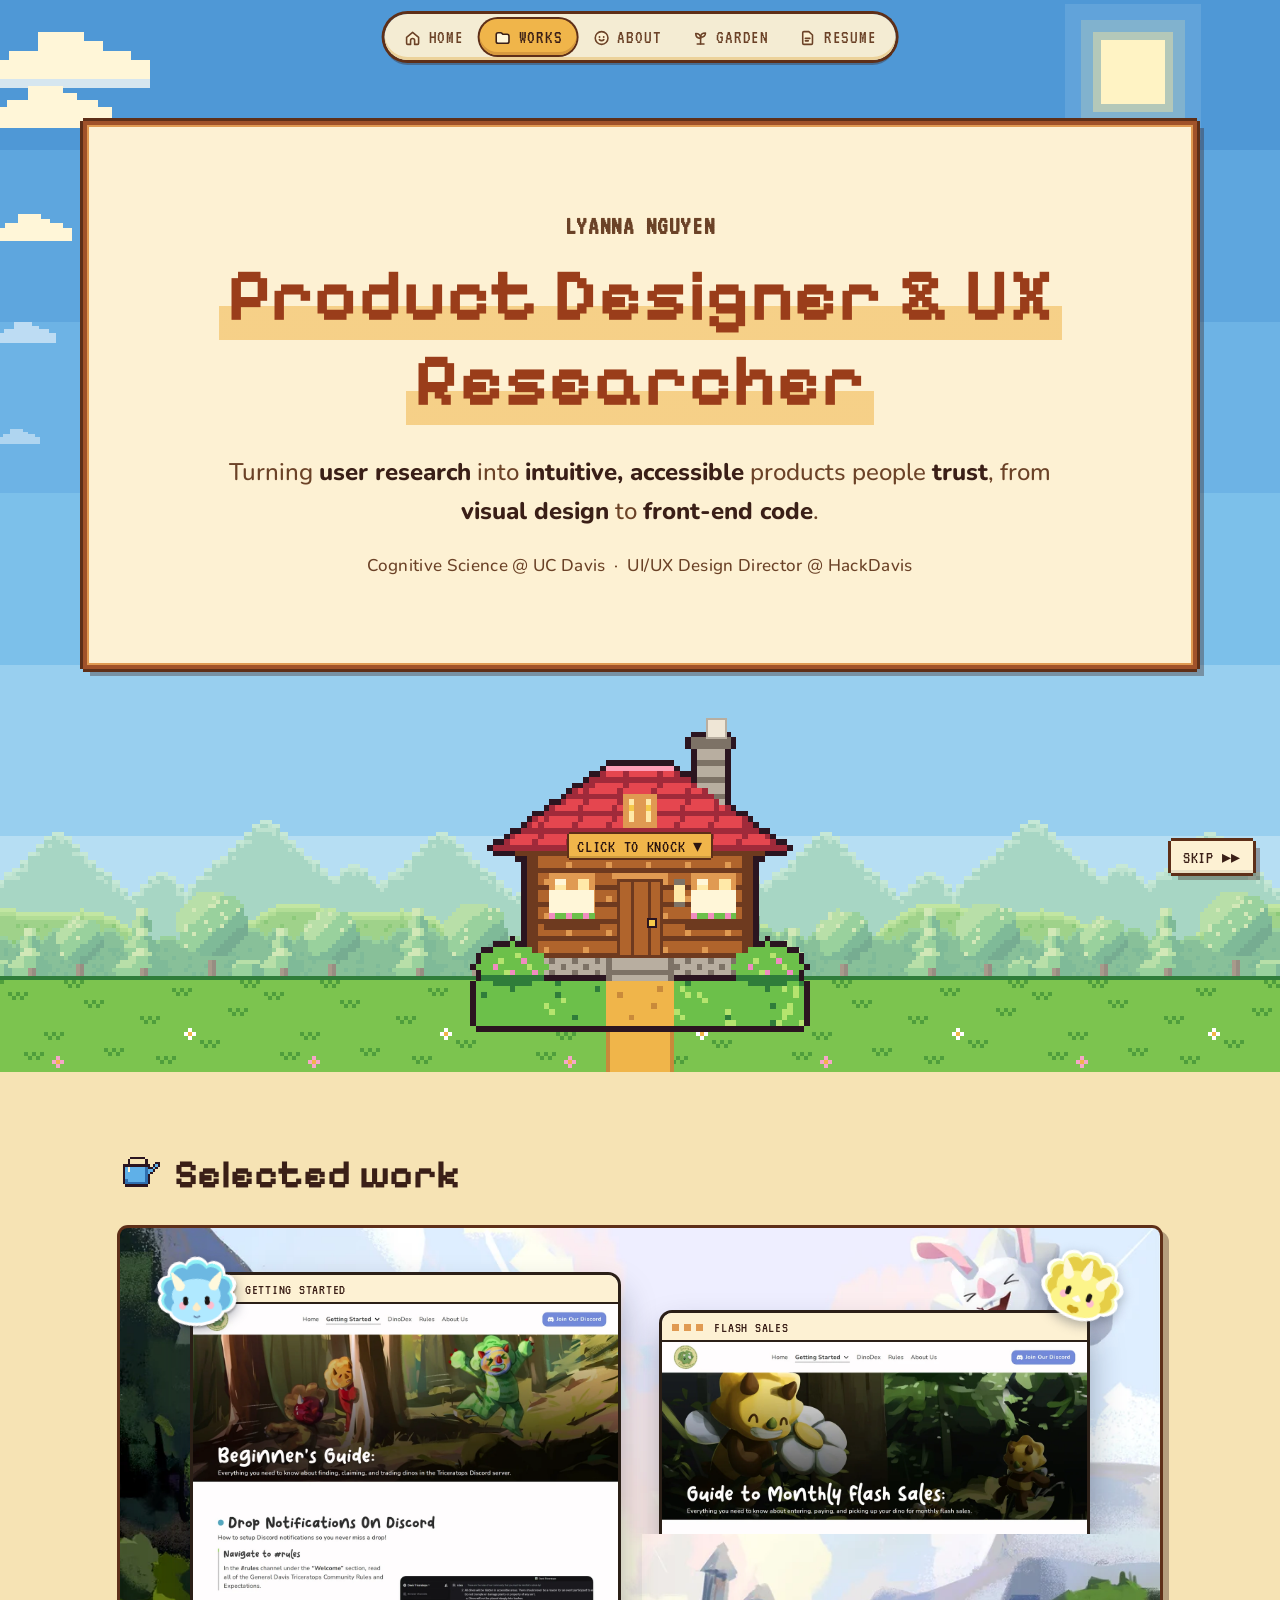
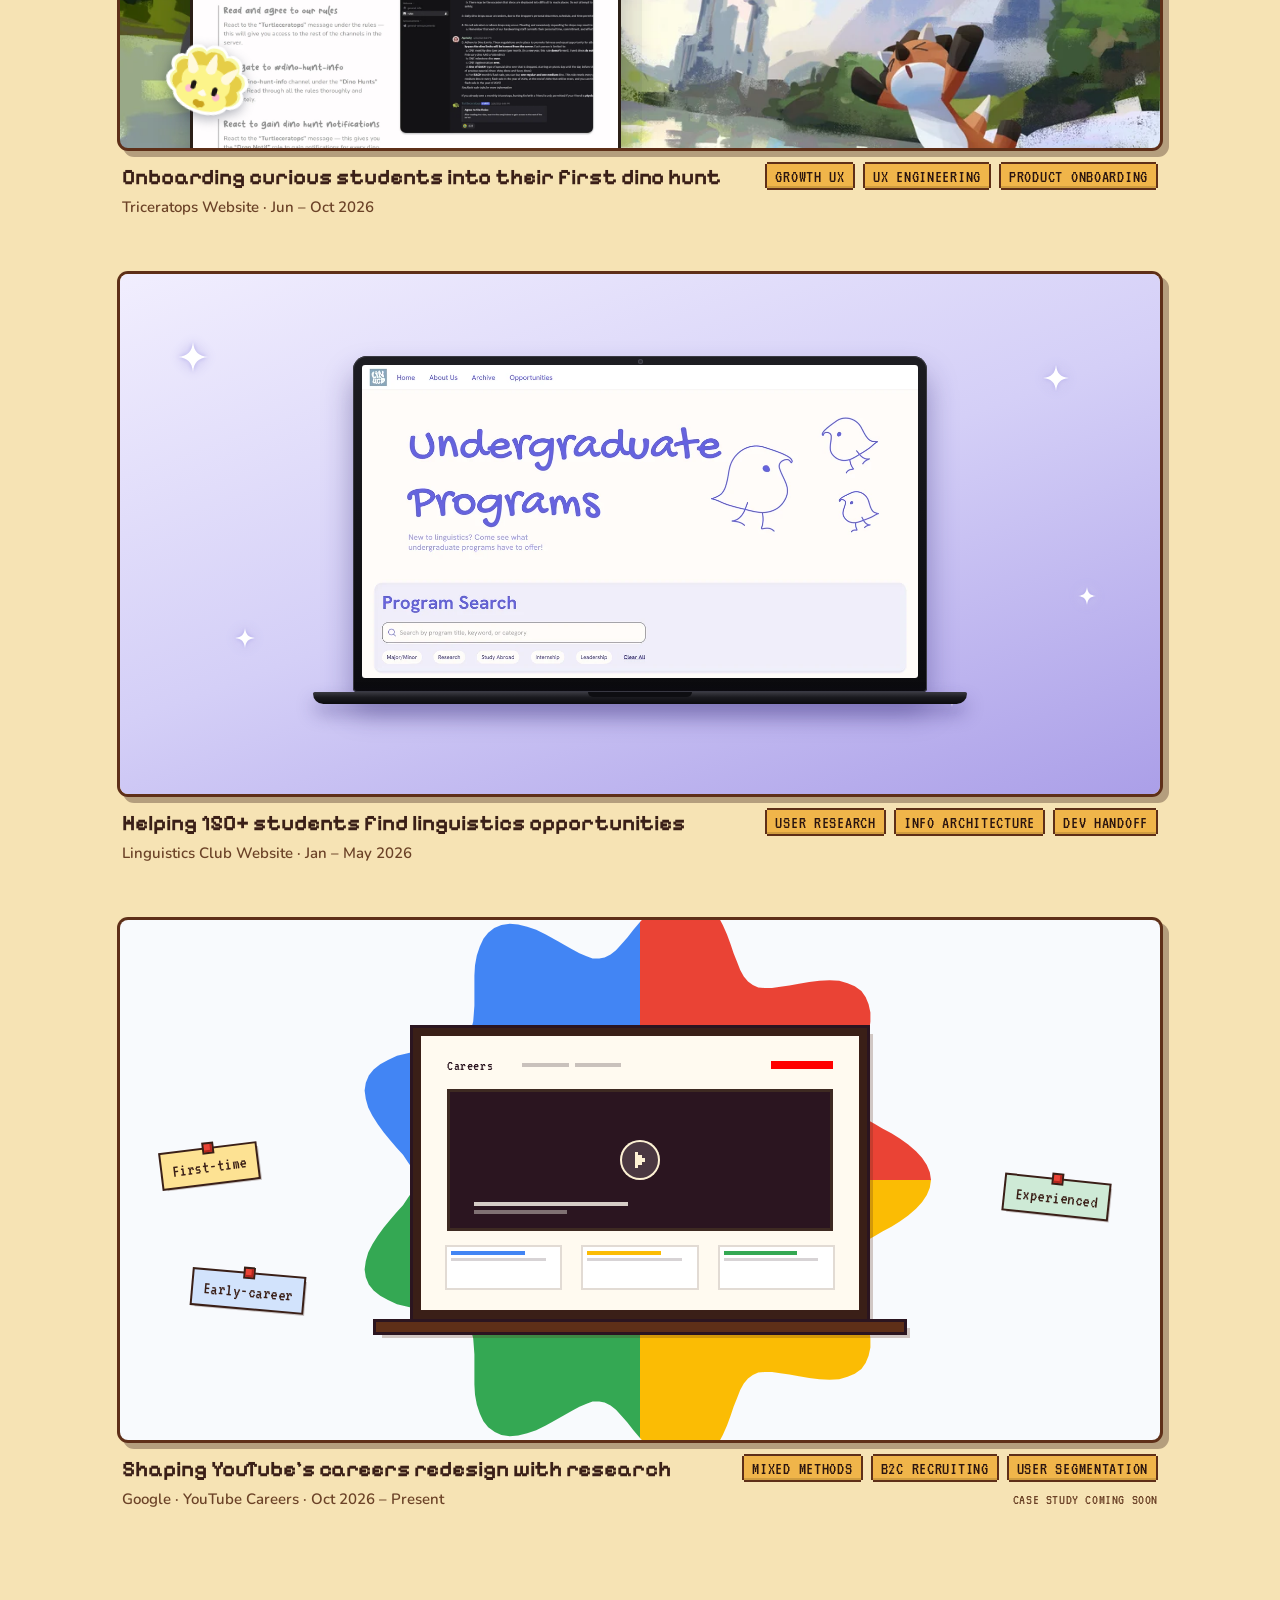
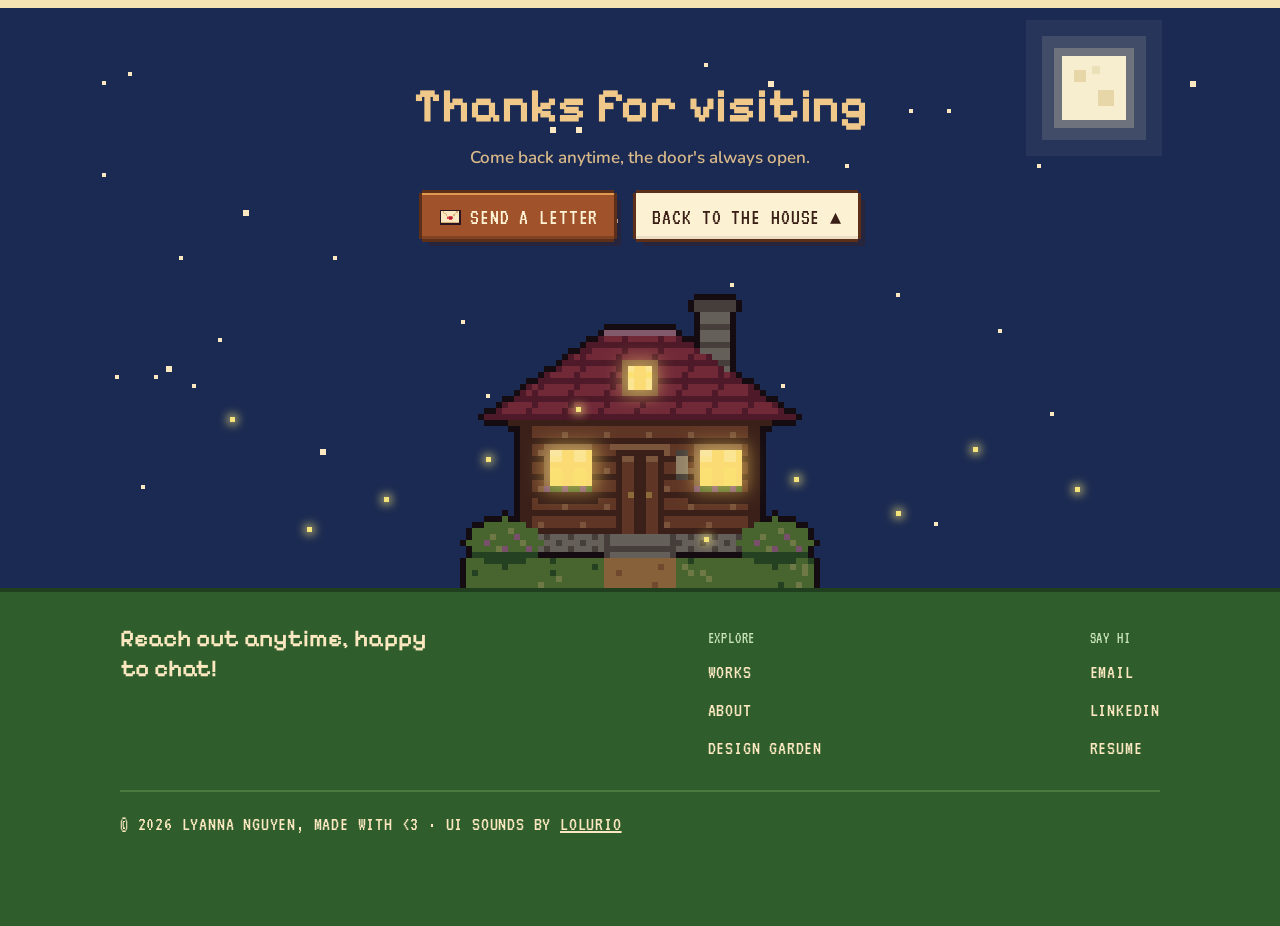
==== index.html @ 1f727759 "Shorten the Google title to one line: Shaping YouTube's careers redesign with research Co-Authored-B" ====
<!doctype html>
<html lang="en">
<head>
<meta charset="utf-8">
<meta name="viewport" content="width=device-width, initial-scale=1">
<title>Lyanna Nguyen | Product Designer &amp; UX Researcher</title>
<meta name="description" content="Lyanna Nguyen — Product Designer &amp; UX Researcher. Cognitive Science @ UC Davis.">
<link rel="icon" href="assets/images/chibi-head.png">
<link rel="preconnect" href="https://fonts.googleapis.com"><link href="https://fonts.googleapis.com/css2?family=Nunito:wght@400;600;800&amp;family=Pixelify+Sans:wght@400..700&amp;family=VT323&amp;display=swap" rel="stylesheet">
<link rel="stylesheet" href="css/pixel-pals.css">
<link rel="stylesheet" href="css/site.css">
</head>
<body>
<div class="pp-root" style="background: var(--surface); color: var(--ink); font-family: var(--font-body); font-size: 17px; line-height: 28px;">
  <!-- OPENING: seed, water, sprout, bloom, then barn doors open -->

    <div data-show="loader" hidden class="ldr" role="status" aria-label="Loading Lyanna's farm" style="position: fixed; inset: 0; z-index: 90; overflow: hidden;">
      <div class="ldr-bg" style="position: absolute; inset: 0; background: #cfeafa;"></div>
      <div class="ldr-scene" style="position: absolute; left: 50%; top: 50%; width: 260px; height: 260px; margin: -150px 0 0 -130px;">
        <span class="ldr-seed" style="position: absolute; left: 124px; top: 0; width: 12px; height: 14px; background: #8a5a35; box-shadow: 0 0 0 3px #5e2f18, inset -3px -3px 0 #6e3a1f; border-radius: 40%;"></span>
        <span class="ldr-can" style="position: absolute; left: 150px; top: 64px; width: 72px; height: 72px; transform-origin: 20% 80%;"><img class="px" src="assets/images/icon-watering-can.svg" alt="" width="72" height="72" style="display: block; width: 72px; height: 72px; transform: scaleX(-1);"></span>
        <span class="ldr-drop" style="left: 152px; animation-delay: 1.8s;"></span>
        <span class="ldr-drop" style="left: 140px; animation-delay: 1.94s;"></span>
        <span class="ldr-drop" style="left: 160px; animation-delay: 2.09s;"></span>
        <span class="ldr-drop" style="left: 146px; animation-delay: 2.24s;"></span>
        <span class="ldr-sprout" style="position: absolute; left: 106px; top: 128px; width: 48px; height: 48px; transform-origin: 50% 100%;"><img class="px" src="assets/images/icon-sprout.svg" alt="" width="48" height="48" style="display: block; width: 48px; height: 48px;"></span>
        <span class="ldr-bloom" style="position: absolute; left: 118px; top: 112px; width: 24px; height: 24px;"><img class="px" src="assets/images/icon-heart.svg" alt="" width="24" height="24" style="display: block; width: 24px; height: 24px;"></span>
        <div style="position: absolute; left: 50px; top: 170px; width: 160px; height: 26px; background: #8a5a35; box-shadow: 0 0 0 3px #5e2f18, inset 0 4px 0 #a8743f; border-radius: 50% 50% 8px 8px / 100% 100% 8px 8px;"></div>
      </div>
      <button type="button" data-action="skip-loader" class="pp-btn secondary" style="position: absolute; right: 24px; bottom: 24px; font-size: 18px; line-height: 18px; padding: 8px 12px 6px;">Skip ▸▸</button>
    </div>

  <!-- NAV -->
  <header class="sitenav">
    <nav class="nav-pill topnav" aria-label="Main">
      <span class="nav-hl" aria-hidden="true"></span><span class="nav-cur" aria-hidden="true"></span>
      <a href="#top" class="navlinks" aria-current="page"><svg viewBox="0 0 24 24" aria-hidden="true"><path d="M4 11.2 12 4.5l8 6.7V19a1.5 1.5 0 0 1-1.5 1.5h-3.8v-5.2a2.7 2.7 0 0 0-5.4 0v5.2H5.5A1.5 1.5 0 0 1 4 19z"/></svg><span>Home</span></a>
      <a href="#work" class="navlinks"><svg viewBox="0 0 24 24" aria-hidden="true"><path d="M3.5 7.5A2.5 2.5 0 0 1 6 5h3.4c.7 0 1.3.3 1.8.8l1.1 1.2H18a2.5 2.5 0 0 1 2.5 2.5v7A2.5 2.5 0 0 1 18 19H6a2.5 2.5 0 0 1-2.5-2.5z"/></svg><span>Works</span></a>
      <a href="about.html" class="navlinks"><svg viewBox="0 0 24 24" aria-hidden="true"><circle cx="12" cy="12" r="8.5"/><circle class="k" cx="9.2" cy="10.6" r="1.25"/><circle class="k" cx="14.8" cy="10.6" r="1.25"/><path class="s" d="M9 14.2c1.6 1.7 4.4 1.7 6 0"/></svg><span>About</span></a>
      <a href="garden.html" class="navlinks"><svg viewBox="0 0 24 24" aria-hidden="true"><path class="s" d="M12 20v-7.5"/><path d="M12 12.5C12 8.6 9.3 6 5.5 6c0 3.9 2.7 6.5 6.5 6.5zM12 11c0-3.3 2.4-5.6 6.5-5.6 0 3.4-2.4 5.6-6.5 5.6z"/><path class="s" d="M7.5 20h9"/></svg><span>Garden</span></a>
      <a href="assets/files/Lyanna_Nguyen_Resume.pdf" class="navlinks" target="_blank" rel="noopener"><svg viewBox="0 0 24 24" aria-hidden="true"><path d="M7 3.5h6.6L18.5 8v11A1.5 1.5 0 0 1 17 20.5H7A1.5 1.5 0 0 1 5.5 19V5A1.5 1.5 0 0 1 7 3.5z"/><path class="s" d="M9 12.5h6M9 15.8h4"/></svg><span>Resume</span></a>
    </nav>
  </header>

  <!-- HOME -->
  <section id="top" data-area="top" style="position: relative; min-height: min(calc(100vh - 68px), 1100px); min-height: min(calc(100svh - 68px), 1100px); display: flex; flex-direction: column; z-index: 2; overflow-x: clip; overflow-y: visible; background: linear-gradient(180deg, #4f98d6 0 14%, #5ea6de 14% 30%, #6db3e5 30% 46%, #7cc0ea 46% 62%, #98cfef 62% 78%, #b6def3 78% 100%);">
    <span aria-hidden="true" style="position: absolute; right: 9%; top: 40px; width: 64px; height: 64px; background: #fff3c4; box-shadow: 0 0 0 8px #ffe89a66, 0 0 0 20px #ffe89a33, 0 0 0 36px #ffffff1a;"></span>
    <svg class="px cloud" viewBox="0 0 16 6" width="56" aria-hidden="true" style="top: 30%; opacity: .55; animation-duration: 140s; animation-delay: -90s;"><path d="M4 0h5v1h2v1h3v1h2v3H0V3h1V2h3z" fill="#ffffff"/></svg>
    <svg class="px cloud" viewBox="0 0 16 6" width="40" aria-hidden="true" style="top: 40%; opacity: .45; animation-duration: 170s; animation-delay: -20s;"><path d="M4 0h5v1h2v1h3v1h2v3H0V3h1V2h3z" fill="#ffffff"/></svg>
    <svg class="px cloud" viewBox="0 0 16 6" width="150" aria-hidden="true" style="top: 3%; animation-duration: 75s; animation-delay: -40s;"><path d="M4 0h5v1h2v1h3v1h2v3H0V3h1V2h3z" fill="#fff6d8"/><path d="M4 5h12v1H0V5z" fill="#d6e6ef"/></svg>
    <div aria-hidden="true" style="position: absolute; left: 0; right: 0; bottom: 120px; height: 144px; background: url(assets/images/bg-mountains.svg) 0 100% / 384px 144px repeat-x; image-rendering: pixelated;"></div>
    <div aria-hidden="true" style="position: absolute; left: 0; right: 0; bottom: 96px; height: 104px; background: url(assets/images/bg-hills.svg) -60px 100% / 320px 104px repeat-x; image-rendering: pixelated;"></div>
    <div aria-hidden="true" style="position: absolute; left: 0; right: 0; bottom: 96px; height: 136px; background: url(assets/images/bg-trees.svg) 50% 100% / 512px 136px repeat-x; image-rendering: pixelated;"></div>
    <svg class="px cloud" viewBox="0 0 16 6" width="112" aria-hidden="true" style="top: 8%; animation-duration: 60s; animation-delay: -18s;"><path d="M4 0h5v1h2v1h3v1h2v3H0V3h1V2h3z" fill="#fff6d8"/></svg>
    <svg class="px cloud" viewBox="0 0 16 6" width="72" aria-hidden="true" style="top: 20%; animation-duration: 80s; animation-delay: -50s;"><path d="M4 0h5v1h2v1h3v1h2v3H0V3h1V2h3z" fill="#fff6d8"/></svg>
    <div aria-hidden="true" style="position: absolute; left: 0; right: 0; bottom: 0; height: 96px; background: url(assets/images/bg-grass.svg) 0 0 / 256px 96px repeat-x, var(--grass); box-shadow: inset 0 4px 0 0 #2f7d3a; image-rendering: pixelated;"></div>
    <div class="hero-grid" style="position: relative; flex: 1; width: 100%; box-sizing: border-box; max-width: 1200px; margin: 0 auto; padding: 48px 20px 0; display: flex; flex-direction: column; align-items: center; gap: 48px;">
      <div style="width: 100%; max-width: 1120px; position: relative; z-index: 3; margin: auto 0;">
        <div class="pp-frame rv heroc" style="padding: 88px 96px; display: flex; flex-direction: column; align-items: center; text-align: center; gap: 24px;">
          <h1 style="margin: 0; display: flex; flex-direction: column; align-items: center; gap: 14px;">
            <span style="font-family: var(--font-pixel); font-size: 26px; line-height: 26px; letter-spacing: .06em; text-transform: uppercase; color: var(--ink-muted);">Lyanna Nguyen</span>
            <span class="herorole" style="font-family: var(--font-display); font-size: clamp(37px, 5.8vw, 74px); line-height: 1.15; font-weight: 700; color: var(--accent-text);"><span style="padding: 0 8px; background: linear-gradient(transparent 62%, #f0b54a8c 62%); -webkit-box-decoration-break: clone; box-decoration-break: clone;">Product Designer &amp; UX Researcher</span></span>
          </h1>
          <p style="margin: 6px 0 0; max-width: 35em; font-size: clamp(18px, 1.9vw, 24px); line-height: 1.6; font-weight: 500; color: var(--ink-muted);">Turning <b style="font-weight: 800; color: var(--ink);">user research</b> into <b style="font-weight: 800; color: var(--ink);">intuitive, accessible</b> products people <b style="font-weight: 800; color: var(--ink);">trust</b>, from <b style="font-weight: 800; color: var(--ink);">visual design</b> to <b style="font-weight: 800; color: var(--ink);">front-end code</b>.</p>
          <p style="margin: 0; font-size: 17px; line-height: 23px; font-weight: 500; letter-spacing: .02em; color: var(--ink-muted);">Cognitive Science @ UC Davis&nbsp;&nbsp;·&nbsp;&nbsp;UI/UX Design Director @ HackDavis</p>
        </div>
      </div>

      <div id="knock" style="position: relative; scroll-margin-top: 90px;">
        <div aria-hidden="true" style="position: absolute; bottom: 0; left: 40%; width: 20%; height: 96px; background: var(--gold); box-shadow: inset 4px 0 0 #c98a3a, inset -4px 0 0 #c98a3a;"></div>
        <div class="hero-house clickhouse" role="button" tabindex="0" data-action="knock" aria-label="Knock on the door" style="position: relative; margin-bottom: 40px; cursor: pointer;">
          <img class="px" src="assets/images/a-pixel-farmhouse-with-a-red.svg" alt="A pixel farmhouse with a red shingle roof, glowing windows, flower boxes and a stone path" style="display: block; width: 100%; height: 100%;">
          <span class="glowwin" aria-hidden="true" style="left: 23.3%; top: 54.5%; width: 13.3%; height: 7.3%;"></span>
          <span class="glowwin" aria-hidden="true" style="left: 65%; top: 54.5%; width: 13.3%; height: 7.3%; animation-delay: -1s;"></span>
          <span class="smoke" aria-hidden="true" style="left: 70%; top: 0%;"></span>
          <span class="smoke" aria-hidden="true" style="left: 70%; top: 0%; animation-delay: -1.1s;"></span>
          <span class="smoke" aria-hidden="true" style="left: 70%; top: 0%; animation-delay: -2.2s;"></span>

          <span class="door" aria-hidden="true" style="position: absolute; left: 43.33%; top: 50.91%; width: 13.33%; height: 25.45%; padding: 0; border: none; background: #2b1520; display: block;">
            <span class="doorpanel" style="position: absolute; inset: 0; display: block; transform: none; background-color: #b0642c; background-image: repeating-linear-gradient(90deg, transparent 0 30%, #6e3a1f 30% 37%); box-shadow: inset 0 0 0 3px #6e3a1f;">
              <span style="position: absolute; right: 16%; top: 52%; width: 14%; aspect-ratio: 1; background: #f6c94a; box-shadow: 0 0 0 2px #2b1520;"></span>
            </span>
          </span>

            <span data-show="knocking" hidden class="knockfx pp-sticker" aria-hidden="true" style="left: 22%; top: 50%;">Knock!</span>
            <span data-show="knocking" hidden class="knockfx pp-sticker" aria-hidden="true" style="left: 60%; top: 60%; animation-delay: .3s;">Knock!</span>

            <span data-show="knock-hint" class="hint" aria-hidden="true" style="position: absolute; left: 50%; top: 36%; display: flex; justify-content: center; width: 0;">
              <span class="pp-sticker" style="white-space: nowrap; flex-shrink: 0;">Click to knock ▾</span>
            </span>

            <div data-show="greeted" hidden class="greetgirl" style="position: absolute; left: calc(50% - 48px); bottom: 17%; width: 96px;">
              <div class="emerge"><div><div class="sprite-o"><img class="px" src="assets/images/lyannas-chibi-farmer-in-a-red.png" alt="Lyanna's chibi farmer in a red bandana, smiling hello" style="display:block;width:100%;height:auto;image-rendering:pixelated;"></div></div></div>
              <span class="heart" aria-hidden="true" style="top: -12%; right: -30%;"><img class="px" src="assets/images/icon-heart.svg" width="16" height="16" alt="" style="width: 16px; height: 16px;"></span>
              <span class="heart" aria-hidden="true" style="top: 4%; left: -34%; animation-delay: -.9s;"><img class="px" src="assets/images/icon-heart.svg" width="16" height="16" alt="" style="width: 16px; height: 16px;"></span>
            </div>

        </div>

      <div data-show="greeted" hidden class="dlg-wrap" role="dialog" aria-label="Lyanna says hello" style="position: absolute; z-index: 6; left: 50%; bottom: 220px; width: 0; display: flex; justify-content: center;">
        <div class="dlg dlg-up" data-action="dialog-advance" style="cursor: pointer; position: relative; flex: none; width: 620px; max-width: calc(100vw - 32px); box-sizing: border-box; display: grid; grid-template-columns: 1fr 148px; gap: 10px; padding: 10px; background: var(--wood-light); border: 4px solid var(--wood-dark); box-shadow: inset 0 0 0 3px #f2b878, inset 0 0 0 6px var(--wood), 0 6px 0 var(--wood-dark), 0 10px 24px #3a1f1740;">
          <span class="dlg-stud" style="left: 4px; top: 4px;"></span><span class="dlg-stud" style="right: 4px; top: 4px;"></span><span class="dlg-stud" style="left: 4px; bottom: 4px;"></span><span class="dlg-stud" style="right: 4px; bottom: 4px;"></span>
          <div class="dlg-text" style="position: relative; min-height: 140px; padding: 14px 18px 12px; display: flex; flex-direction: column; gap: 12px; background: #f9d592; border: 4px solid var(--wood-dark); box-shadow: inset 0 0 0 3px #fde7b4, inset 0 -6px 0 3px #efc272;" aria-live="polite">
            <p style="margin: 0; font-family: var(--font-pixel); font-size: 24px; line-height: 28px; color: var(--ink);"><span class="dlg-ghost" aria-hidden="true"></span><span class="dlg-shown"><span class="dlg-typed"></span><span class="cur" aria-hidden="true" style="color: var(--wood);">▌</span></span></p>
            <div style="margin-top: auto; display: flex; flex-wrap: wrap; gap: 12px; justify-content: flex-end; align-items: center;">
              <button data-show="dialog-next" hidden type="button" class="dlg-next" data-action="dialog-next" aria-label="Next">Next <span class="dlg-arrow" aria-hidden="true">▼</span></button>

                <a data-show="dialog-choices" hidden href="assets/files/Lyanna_Nguyen_Resume.pdf" target="_blank" rel="noopener" class="pp-btn secondary" data-action="close-dialog">Just the resume</a>
                <a data-show="dialog-choices" hidden href="#work" class="pp-btn grass" data-action="close-dialog">Start the tour ▸</a>

            </div>
          </div>
          <div class="dlg-port" style="display: flex; flex-direction: column; gap: 10px; align-items: stretch;">
            <div style="position: relative; flex-grow: 1; display: flex; align-items: center; justify-content: center; min-height: 104px; background: #e6a35c; background-image: linear-gradient(180deg, #f0b46a 0 50%, #e09a52 50% 100%); border: 4px solid var(--wood-dark); box-shadow: inset 0 0 0 3px var(--gold), inset 0 0 0 6px var(--wood);">
              <div class="dlg-face" style="position: absolute; inset: 6px; overflow: hidden; display: flex; justify-content: center; align-items: flex-start;"><div class="sprite-o" style="flex: none; width: 100px; margin-top: 2px;"><img class="px" src="assets/images/chibi-happy.png" alt="" style="display:block;width:100%;height:auto;image-rendering:pixelated;"></div></div>
            </div>
            <div style="padding: 4px 8px 2px; text-align: center; background: #f9d592; border: 4px solid var(--wood-dark); box-shadow: inset 0 0 0 3px #fde7b4; font-family: var(--font-display); font-size: 18px; line-height: 24px; font-weight: 700; color: var(--ink);">Lyanna</div>
          </div>
          <button type="button" class="dlg-x" data-action="close-dialog" aria-label="Close dialogue">×</button>
        </div>
      </div>

      </div>
    </div>
  </section>

  <div style="max-width: 1080px; margin: 0 auto; padding: 80px 20px 96px;">

    <!-- STOP 1 -->
    <section id="work" data-area="work" style="display: flex; flex-direction: column; gap: 32px;">
      <div class="rv" style="display: flex; flex-direction: column; gap: 10px; max-width: 680px;">
        <h2 style="margin: 0; display: flex; align-items: center; gap: 14px; font-family: var(--font-display); font-size: 40px; line-height: 44px; font-weight: 700;"><span aria-hidden="true" style="display: inline-flex; flex: none;"><img class="px" src="assets/images/icon-watering-can.svg" width="40" height="40" alt="" style="width: 40px; height: 40px;"></span>Selected work</h2>
      </div>
      <div style="display: flex; flex-direction: column; gap: 32px;"><article class="pp-frame lift rv workcard" style="display: flex; flex-direction: column; cursor: pointer;">
        <a href="triceratops.html" class="cardlink" aria-label="Read the Triceratops Website case study" style="display: grid; grid-template-columns: repeat(auto-fit, minmax(300px, 1fr)); text-decoration: none; color: var(--ink);">
          <div style="position: relative; margin: 12px; min-height: 260px; border-radius: var(--radius-md); background: #cfe3f2 url(assets/images/triceratops-hero-background.webp) center / cover no-repeat; overflow: hidden; box-shadow: inset 0 0 0 2px #00000022;">
            <div class="wc-wins"><div class="wc-win gs"><span class="wc-win-bar"><i></i><i></i><i></i><b>Getting Started</b></span><div class="wc-win-scr"><img src="assets/images/final-beginners-guide.webp" alt="The Getting Started page Lyanna designed, scrolling from notification setup to claiming a first dino" loading="lazy"></div></div><div class="wc-win fs"><span class="wc-win-bar"><i></i><i></i><i></i><b>Flash Sales</b></span><div class="wc-win-scr"><img src="assets/images/final-guide-to-monthly-flash-sales.webp" alt="The Flash Sales guide Lyanna designed, scrolling through entering, paying and picking up" loading="lazy"></div></div></div>
            <img class="wc-sticker" aria-hidden="true" alt="" src="assets/images/sticker-triceratops-blue.png" style="position: absolute; left: 3%; top: 4%; width: 17%; max-width: 92px; z-index: 2; transform: rotate(-14deg); filter: drop-shadow(0 4px 6px rgba(30,40,60,.35));"><img class="wc-sticker" aria-hidden="true" alt="" src="assets/images/sticker-triceratops-yellow.png" style="position: absolute; right: 3%; top: 3%; width: 17%; max-width: 92px; z-index: 2; transform: rotate(12deg); filter: drop-shadow(0 4px 6px rgba(30,40,60,.35));"><img class="wc-sticker" aria-hidden="true" alt="" src="assets/images/sticker-triceratops-yellow.png" style="position: absolute; left: 4%; bottom: 5%; width: 17%; max-width: 92px; z-index: 2; transform: rotate(10deg); filter: drop-shadow(0 4px 6px rgba(30,40,60,.35));"><img class="wc-sticker" aria-hidden="true" alt="" src="assets/images/sticker-triceratops-blue.png" style="position: absolute; right: 4%; bottom: 4%; width: 17%; max-width: 92px; z-index: 2; transform: rotate(-10deg) scaleX(-1); filter: drop-shadow(0 4px 6px rgba(30,40,60,.35));">
          </div>
          <div style="padding: 24px 28px 28px; display: flex; flex-direction: column; gap: 14px;">
            <h3 style="margin: 0; font-family: var(--font-display); font-size: 31px; line-height: 38px; font-weight: 700;">Onboarding curious students into their first dino hunt</h3>
            <p style="margin: 0; font-size: 14px; line-height: 22px; font-weight: 600; color: var(--ink-muted);">Triceratops Website · Jun – Oct 2026</p>
            <p style="margin: 0; font-size: 16px; line-height: 26px; color: var(--ink-muted);">Shipped the club&#8217;s first website: 790 visits in launch week, and its top Discord invite link with 47 new members.</p>
            <div style="display: flex; flex-wrap: wrap; gap: 8px;"><span class="pp-sticker">Growth UX</span><span class="pp-sticker">UX Engineering</span><span class="pp-sticker">Product Onboarding</span></div>
            <div style="display: flex; flex-wrap: wrap; align-items: center; gap: 18px; margin-top: auto; padding-top: 4px;">
              <span class="readcs">Read case study <span class="readarrow">▸</span></span>
            </div>
          </div>
        </a>
      </article><article class="pp-frame lift rv workcard" style="display: flex; flex-direction: column; cursor: pointer;">
        <a href="linguistics-club.html" class="cardlink" aria-label="Read the Linguistics Club Website case study" style="display: grid; grid-template-columns: repeat(auto-fit, minmax(300px, 1fr)); text-decoration: none; color: var(--ink);">
          <div class="wc-lc" style="position: relative; margin: 12px; min-height: 260px; border-radius: var(--radius-md); overflow: hidden; box-shadow: inset 0 0 0 2px #00000022;">
            <div class="lc-sky" aria-hidden="true"><span class="lc-spark" style="left:7%;top:16%;--s:30px;--d:0s;--t:3.2s"><svg viewBox="0 0 24 24"><path d="M12 0C13 8 16 11 24 12C16 13 13 16 12 24C11 16 8 13 0 12C8 11 11 8 12 0Z"/></svg></span><span class="lc-spark" style="left:12%;top:70%;--s:20px;--d:1.1s;--t:2.8s"><svg viewBox="0 0 24 24"><path d="M12 0C13 8 16 11 24 12C16 13 13 16 12 24C11 16 8 13 0 12C8 11 11 8 12 0Z"/></svg></span><span class="lc-spark" style="left:90%;top:20%;--s:26px;--d:0.6s;--t:3.8s"><svg viewBox="0 0 24 24"><path d="M12 0C13 8 16 11 24 12C16 13 13 16 12 24C11 16 8 13 0 12C8 11 11 8 12 0Z"/></svg></span><span class="lc-spark" style="left:93%;top:62%;--s:18px;--d:1.8s;--t:3.0s"><svg viewBox="0 0 24 24"><path d="M12 0C13 8 16 11 24 12C16 13 13 16 12 24C11 16 8 13 0 12C8 11 11 8 12 0Z"/></svg></span><span class="lc-spark" style="left:80%;top:82%;--s:14px;--d:0.3s;--t:2.6s"><svg viewBox="0 0 24 24"><path d="M12 0C13 8 16 11 24 12C16 13 13 16 12 24C11 16 8 13 0 12C8 11 11 8 12 0Z"/></svg></span></div>
            <div class="wc-lc-laptop"><div class="wc-lc-lid"><span class="wc-lc-cam" aria-hidden="true"></span><img class="wc-lc-scroll" src="assets/images/final-undergraduate-programs-page.webp" alt="The Undergraduate Programs page Lyanna designed, scrolling from program search to the program cards" loading="lazy"></div><div class="wc-lc-base" aria-hidden="true"><span></span></div></div>
            <figure class="lc-mini lc-detail" aria-hidden="true"><img src="assets/images/lc-final-save-visit.webp" alt="" loading="lazy"></figure>
            <figure class="lc-mini lc-mail" aria-hidden="true"><img src="assets/images/lc-final-mailing-list.webp" alt="" loading="lazy"></figure>
            <img class="lc-wug" aria-hidden="true" alt="" src="assets/images/wug.png" loading="lazy">
          </div>
          <div style="padding: 24px 28px 28px; display: flex; flex-direction: column; gap: 14px;">
            <h3 style="margin: 0; font-family: var(--font-display); font-size: 31px; line-height: 38px; font-weight: 700;">Helping 150+ students find linguistics opportunities</h3>
            <p style="margin: 0; font-size: 14px; line-height: 22px; font-weight: 600; color: var(--ink-muted);">Linguistics Club Website · Jan – May 2026</p>
            <p style="margin: 0; font-size: 16px; line-height: 26px; color: var(--ink-muted);">Made opportunities 80% easier to find for 150+ students by splitting them into undergrad and grad tracks.</p>
            <div style="display: flex; flex-wrap: wrap; gap: 8px;"><span class="pp-sticker">User Research</span><span class="pp-sticker">Info Architecture</span><span class="pp-sticker">Dev Handoff</span></div>
            <div style="display: flex; flex-wrap: wrap; align-items: center; gap: 18px; margin-top: auto; padding-top: 4px;">
              <span class="readcs">Read case study <span class="readarrow">▸</span></span>
            </div>
          </div>
        </a>
      </article><article class="pp-frame rv workcard wc-soon" style="display: flex; flex-direction: column;">
        <div class="cardlink" style="display: grid; grid-template-columns: repeat(auto-fit, minmax(300px, 1fr)); color: var(--ink);">
          <div class="wc-yt" role="img" aria-label="A laptop showing a YouTube Careers page, with sticky notes for the three candidate cohorts" style="position: relative; margin: 12px; min-height: 260px; border-radius: var(--radius-md); overflow: hidden; box-shadow: inset 0 0 0 2px #00000022;">
            <div class="yt-shapes" aria-hidden="true"><span class="yt-s yt-cookie"></span></div>
            <div class="yt-laptop" aria-hidden="true"><div class="yt-lid"><div class="yt-screen">
              <div class="yt-nav"><b>Careers</b><i></i><i></i><i class="r"></i></div>
              <div class="yt-hero"><span class="yt-play"><svg viewBox="0 0 7 7" shape-rendering="crispEdges"><path fill="#fdf1d3" d="M2 1h1v1h1v1h1v1H4v1H3v1H2z"/></svg></span><span class="yt-cap"><i></i><i></i></span></div>
              <div class="yt-roles"><span><em></em><i></i></span><span><em></em><i></i></span><span><em></em><i></i></span></div>
            </div></div><div class="yt-base"></div></div>
            <span class="yt-note" aria-hidden="true" style="left:4%;top:44%;--c:#fde293;--r:-7deg">First-time</span>
            <span class="yt-note" aria-hidden="true" style="left:7%;top:68%;--c:#d2e3fc;--r:5deg;--d:.06s">Early-career</span>
            <span class="yt-note" aria-hidden="true" style="right:5%;top:50%;--c:#ceead6;--r:6deg;--d:.12s">Experienced</span>
          </div>
          <div style="padding: 24px 28px 28px; display: flex; flex-direction: column; gap: 14px;">
            <h3 style="margin: 0; font-family: var(--font-display); font-size: 31px; line-height: 38px; font-weight: 700;">Shaping YouTube&#8217;s careers redesign with research</h3>
            <p style="margin: 0; font-size: 14px; line-height: 22px; font-weight: 600; color: var(--ink-muted);">Google · YouTube Careers · Oct 2026 – Present</p>
            <p style="margin: 0; font-size: 16px; line-height: 26px; color: var(--ink-muted);">Mapping the candidate journey and testing how job seekers discover YouTube&#8217;s culture and roles.</p>
            <div style="display: flex; flex-wrap: wrap; gap: 8px;"><span class="pp-sticker">Mixed Methods</span><span class="pp-sticker">B2C Recruiting</span><span class="pp-sticker">User Segmentation</span></div>
            <div style="display: flex; flex-wrap: wrap; align-items: center; gap: 18px; margin-top: auto; padding-top: 4px;">
              <span class="readcs soon">Case study coming soon</span>
            </div>
          </div>
        </div>
      </article></div>
    </section>

  </div>


  <footer id="contact" style="scroll-margin-top: 68px; position: relative; overflow: hidden; background: #1b2a52; color: #fbe8c0;">
    <span class="star" style="left: 43%; top: 13%; animation-delay: -1.18s; width: 6px; height: 6px;"></span><span class="star" style="left: 8%; top: 8%; animation-delay: -2.46s;"></span><span class="star" style="left: 14%; top: 27%; animation-delay: -1.75s;"></span><span class="star" style="left: 66%; top: 17%; animation-delay: -0.11s;"></span><span class="star" style="left: 57%; top: 30%; animation-delay: -0.21s;"></span><span class="star" style="left: 13%; top: 39%; animation-delay: -1.27s; width: 6px; height: 6px;"></span><span class="star" style="left: 74%; top: 11%; animation-delay: -2.84s;"></span><span class="star" style="left: 82%; top: 44%; animation-delay: -1.75s;"></span><span class="star" style="left: 9%; top: 40%; animation-delay: -1.76s;"></span><span class="star" style="left: 8%; top: 18%; animation-delay: -0.14s;"></span><span class="star" style="left: 19%; top: 22%; animation-delay: -1.26s; width: 6px; height: 6px;"></span><span class="star" style="left: 71%; top: 11%; animation-delay: -1.71s;"></span><span class="star" style="left: 73%; top: 56%; animation-delay: -2.05s;"></span><span class="star" style="left: 15%; top: 41%; animation-delay: -1.71s;"></span><span class="star" style="left: 26%; top: 27%; animation-delay: -0.29s;"></span><span class="star" style="left: 93%; top: 8%; animation-delay: -1.69s; width: 6px; height: 6px;"></span><span class="star" style="left: 81%; top: 17%; animation-delay: -1.49s;"></span><span class="star" style="left: 70%; top: 31%; animation-delay: -2.33s;"></span><span class="star" style="left: 61%; top: 41%; animation-delay: -2.77s;"></span><span class="star" style="left: 48%; top: 23%; animation-delay: -0.75s;"></span><span class="star" style="left: 25%; top: 48%; animation-delay: -2.34s; width: 6px; height: 6px;"></span><span class="star" style="left: 12%; top: 40%; animation-delay: -0.90s;"></span><span class="star" style="left: 65%; top: 25%; animation-delay: -2.19s;"></span><span class="star" style="left: 38%; top: 42%; animation-delay: -2.94s;"></span><span class="star" style="left: 17%; top: 36%; animation-delay: -1.25s;"></span><span class="star" style="left: 45%; top: 13%; animation-delay: -2.80s; width: 6px; height: 6px;"></span><span class="star" style="left: 55%; top: 6%; animation-delay: -2.89s;"></span><span class="star" style="left: 11%; top: 52%; animation-delay: -1.67s;"></span><span class="star" style="left: 42%; top: 25%; animation-delay: -2.09s;"></span><span class="star" style="left: 78%; top: 35%; animation-delay: -1.74s;"></span><span class="star" style="left: 60%; top: 8%; animation-delay: -2.52s; width: 6px; height: 6px;"></span><span class="star" style="left: 36%; top: 34%; animation-delay: -2.09s;"></span><span class="star" style="left: 10%; top: 7%; animation-delay: -2.19s;"></span><span class="star" style="left: 41%; top: 45%; animation-delay: -1.73s;"></span>
    <span aria-hidden="true" style="position: absolute; right: 12%; top: 48px; width: 64px; height: 64px; background: #f7edcf; box-shadow: 0 0 0 8px #fbe8c03d, 0 0 0 20px #fbe8c01f, 0 0 0 36px #ffffff0d;"><span style="position: absolute; left: 12px; top: 14px; width: 12px; height: 12px; background: #e6d6a8;"></span><span style="position: absolute; left: 36px; top: 34px; width: 16px; height: 16px; background: #e6d6a8;"></span><span style="position: absolute; left: 30px; top: 10px; width: 8px; height: 8px; background: #ece0b8;"></span></span>
    <div data-night="1" style="position: relative; display: flex; flex-direction: column; align-items: center; text-align: center; gap: 12px; padding: 72px 20px 0;">
      <h2 style="margin: 0; font-family: var(--font-display); font-size: 48px; line-height: 52px; font-weight: 700; color: #f0c98a;">Thanks for visiting</h2>
      <p style="margin: 0; font-size: 17px; line-height: 28px; font-weight: 600; color: #d9b98a;">Come back anytime, the door's always open.</p>
      <div style="display: flex; flex-wrap: wrap; justify-content: center; gap: 16px; margin-top: 6px;">
        <a href="mailto:lyannanguyen21@gmail.com" class="pp-btn"><img class="px" src="assets/images/icon-letter.svg" width="24" height="24" alt="" style="width: 24px; height: 24px;">Send a letter</a>
        <a href="#top" class="pp-btn secondary">Back to the house ▴</a>
      </div>
      <div style="position: relative; width: 360px; max-width: 80vw; margin-top: 28px;">
        <img class="px" src="assets/images/a-pixel-farmhouse-with-a-red.svg" alt="The farmhouse at night, windows glowing" style="display: block; width: 100%; height: auto; filter: brightness(.55) saturate(.8) hue-rotate(-10deg);">
        <span class="nightwin" aria-hidden="true" style="left: 25%; top: 50.9%; width: 11.6%; height: 10.9%;"></span>
        <span class="nightwin" aria-hidden="true" style="left: 66.6%; top: 50.9%; width: 11.6%; height: 10.9%; animation-delay: -1.3s;"></span>
        <span class="nightwin" aria-hidden="true" style="left: 46.6%; top: 25.4%; width: 6.6%; height: 7.2%; animation-delay: -.6s;"></span>
      </div>
      <span class="ffw" aria-hidden="true" style="left: 30%; bottom: 110px;"><span class="firefly" style="left: 0; top: 0; animation-delay: -0s;"></span></span><span class="ffw" aria-hidden="true" style="left: 38%; bottom: 150px;"><span class="firefly" style="left: 0; top: 0; animation-delay: -1.4s;"></span></span><span class="ffw" aria-hidden="true" style="left: 62%; bottom: 130px;"><span class="firefly" style="left: 0; top: 0; animation-delay: -2.2s;"></span></span><span class="ffw" aria-hidden="true" style="left: 70%; bottom: 96px;"><span class="firefly" style="left: 0; top: 0; animation-delay: -0.7s;"></span></span><span class="ffw" aria-hidden="true" style="left: 24%; bottom: 80px;"><span class="firefly" style="left: 0; top: 0; animation-delay: -3.1s;"></span></span><span class="ffw" aria-hidden="true" style="left: 76%; bottom: 160px;"><span class="firefly" style="left: 0; top: 0; animation-delay: -1.9s;"></span></span><span class="ffw" aria-hidden="true" style="left: 18%; bottom: 190px;"><span class="firefly" style="left: 0; top: 0; animation-delay: -2.6s;"></span></span><span class="ffw" aria-hidden="true" style="left: 84%; bottom: 120px;"><span class="firefly" style="left: 0; top: 0; animation-delay: -0.3s;"></span></span><span class="ffw" aria-hidden="true" style="left: 45%; bottom: 200px;"><span class="firefly" style="left: 0; top: 0; animation-delay: -3.6s;"></span></span><span class="ffw" aria-hidden="true" style="left: 55%; bottom: 70px;"><span class="firefly" style="left: 0; top: 0; animation-delay: -1.1s;"></span></span>
    </div>
    <div style="position: relative; background: #2f5e2c; box-shadow: inset 0 4px 0 0 #1f3f1e; margin-top: -24px;">
      <div style="max-width: 1080px; margin: 0 auto; padding: 36px 20px 88px; display: flex; flex-direction: column; gap: 24px; color: #fbe8c0;">
        <div style="display: flex; flex-wrap: wrap; justify-content: space-between; align-items: flex-start; gap: 28px;">
          <span style="font-family: var(--font-display); font-size: 24px; line-height: 30px; font-weight: 600; max-width: 320px;">Reach out anytime, happy to chat!</span>
          <nav aria-label="Footer" style="display: flex; flex-direction: column; gap: 2px; font-family: var(--font-pixel); font-size: 20px; letter-spacing: .04em; text-transform: uppercase;">
            <span style="color: #c9e3b8; font-size: 16px;">Explore</span>
            <a href="#work" style="color: #fbe8c0; text-decoration: none; padding: 4px 0;">Works</a>
            <a href="about.html" style="color: #fbe8c0; text-decoration: none; padding: 4px 0;">About</a>
            <a href="garden.html" style="color: #fbe8c0; text-decoration: none; padding: 4px 0;">Design Garden</a>
          </nav>
          <nav aria-label="Socials" style="display: flex; flex-direction: column; gap: 2px; font-family: var(--font-pixel); font-size: 20px; letter-spacing: .04em; text-transform: uppercase;">
            <span style="color: #c9e3b8; font-size: 16px;">Say hi</span>
            <a href="mailto:lyannanguyen21@gmail.com" style="color: #fbe8c0; text-decoration: none; padding: 4px 0;">Email</a>
            <a href="https://www.linkedin.com/in/lyanna-nguyen-8841b2379/" target="_blank" rel="noopener" style="color: #fbe8c0; text-decoration: none; padding: 4px 0;">LinkedIn</a>
            <a href="assets/files/Lyanna_Nguyen_Resume.pdf" download="Lyanna_Nguyen_Resume.pdf" style="color: #fbe8c0; text-decoration: none; padding: 4px 0;">Resume</a>
          </nav>
        </div>
        <span style="padding-top: 18px; border-top: 2px solid #4a7a3e; font-family: var(--font-pixel); font-size: 20px; letter-spacing: .04em; text-transform: uppercase;">© 2026 Lyanna Nguyen, made with &lt;3 · UI sounds by <a href="https://lolurio.itch.io/" target="_blank" rel="noopener" style="color:inherit">lolurio</a></span>
      </div>
    </div>
  </footer>
</div>
<script src="js/site.js"></script>
<script src="js/sfx.js"></script>
<script src="js/home.js"></script>
</body>
</html>
---- css/pixel-pals.css ----
/* Pixel Pals — cozy farm design-system components. */
/* Pixel Pals — cozy farm components. Tokens come from tokens.css. */
.pp-root, .pp-root * { box-sizing: border-box; }
body { background: var(--surface); color: var(--ink); font-family: var(--font-body); }
img.px { image-rendering: pixelated; display: block; }

/* Outer notched outline (wood-dark), shared */
.pp-frame, .pp-btn {
  --o: var(--border-pixel);
  --outline-ring:
    0 calc(-1 * var(--o)) 0 0 var(--wood-dark), 0 var(--o) 0 0 var(--wood-dark),
    calc(-1 * var(--o)) 0 0 0 var(--wood-dark), var(--o) 0 0 0 var(--wood-dark);
  margin: var(--o);
}

/* The wooden frame */
.pp-frame {
  position: relative;
  background: var(--surface-raised);
  border: var(--border-wood) solid var(--wood);
  box-shadow: inset 0 0 0 2px var(--wood-light), var(--outline-ring),
    calc(var(--o) + 4px) calc(var(--o) + 4px) 0 0 var(--pixel-shadow);
}
.pp-frame.lift { transition: transform 120ms steps(3), box-shadow 120ms steps(3); }
.pp-frame.lift:hover { transform: translate(-2px,-2px);
  box-shadow: inset 0 0 0 2px var(--wood-light), var(--outline-ring),
    calc(var(--o) + 8px) calc(var(--o) + 8px) 0 0 var(--pixel-shadow); }

/* Button: a wooden plank */
.pp-btn {
  font-family: var(--font-pixel); font-size: 22px; line-height: 22px; letter-spacing: .04em; text-transform: uppercase;
  display: inline-flex; align-items: center; gap: var(--space-2);
  padding: var(--space-3) var(--space-4) calc(var(--space-3) - 2px);
  border: 0; cursor: pointer; text-decoration: none; color: var(--on-wood); background: var(--wood);
  box-shadow: inset 0 2px 0 0 var(--wood-light), inset 0 -3px 0 0 #00000033, var(--outline-ring),
    calc(var(--o) + 4px) calc(var(--o) + 4px) 0 0 var(--pixel-shadow);
  transition: transform 120ms steps(3), box-shadow 120ms steps(3);
}
.pp-btn img { width: 24px; height: 24px; image-rendering: pixelated; }
.pp-btn:hover { filter: brightness(1.06); }
.pp-btn:active, .pp-btn.is-pressed { transform: translate(4px,4px);
  box-shadow: inset 0 3px 0 0 #00000033, var(--outline-ring); }
.pp-btn:focus-visible { outline: 3px solid var(--focus); outline-offset: 6px; }
.pp-btn.grass { background: var(--grass); color: var(--on-fill); box-shadow: inset 0 2px 0 0 #ffffff55, inset 0 -3px 0 0 #00000026, var(--outline-ring), calc(var(--o) + 4px) calc(var(--o) + 4px) 0 0 var(--pixel-shadow); }
.pp-btn.secondary { background: var(--surface-raised); color: var(--ink); box-shadow: inset 0 -3px 0 0 #00000014, var(--outline-ring), calc(var(--o) + 4px) calc(var(--o) + 4px) 0 0 var(--pixel-shadow); }
.pp-btn.ghost { background: transparent; color: var(--accent-text); box-shadow: none; text-decoration: underline; text-underline-offset: 4px; margin: 0; }
.pp-btn:disabled { opacity: .5; cursor: not-allowed; transform: none; box-shadow: var(--outline-ring); }

/* Sticker: a seed tag */
.pp-sticker {
  font-family: var(--font-pixel); font-size: 18px; line-height: 18px; letter-spacing: .04em; text-transform: uppercase;
  display: inline-flex; align-items: center; gap: var(--space-1);
  padding: var(--space-1) var(--space-2) 2px; color: var(--on-fill); background: var(--gold);
  box-shadow: inset 0 -2px 0 0 #00000022, 0 -2px 0 0 var(--wood-dark), 0 2px 0 0 var(--wood-dark), -2px 0 0 0 var(--wood-dark), 2px 0 0 0 var(--wood-dark);
  margin: 2px;
}
.pp-sticker img { width: 16px; height: 16px; image-rendering: pixelated; }
.pp-sticker.grass { background: var(--grass); } .pp-sticker.sky { background: var(--sky); }
.pp-sticker.flower { background: var(--flower); } .pp-sticker.berry { background: var(--berry); }
.pp-sticker.tilt { transform: rotate(-4deg); }
.pp-sticker.round { border-radius: var(--radius-pill); box-shadow: 0 0 0 2px var(--wood-dark); padding: var(--space-1) var(--space-3) 2px; }

/* Window / dialog box */
.pp-window { display: flex; flex-direction: column; }
.pp-window__bar {
  display: flex; align-items: center; gap: var(--space-2);
  background: var(--wood); color: var(--on-wood);
  padding: var(--space-2) var(--space-3) 6px;
  box-shadow: inset 0 -3px 0 0 var(--wood-dark);
  font-family: var(--font-pixel); font-size: 20px; line-height: 20px; text-transform: uppercase; letter-spacing: .04em;
}
.pp-window__bar img { width: 24px; height: 24px; image-rendering: pixelated; }
.pp-window__bar .x { margin-left: auto; width: 20px; height: 20px; background: var(--berry); color: var(--on-fill); display: grid; place-items: center; box-shadow: 0 0 0 2px var(--wood-dark); font-size: 18px; }
.pp-window__body { padding: var(--space-6); }

/* Project card */
.pp-card { display: flex; flex-direction: column; text-decoration: none; color: var(--ink); width: 300px; }
.pp-card__thumb { margin: var(--space-3) var(--space-3) 0; height: 150px; border-radius: var(--radius-md); background: var(--sky);
  display: grid; place-items: center; overflow: hidden; box-shadow: inset 0 0 0 2px #00000022; position: relative; }
.pp-card__thumb::after { content:""; position:absolute; left:0; right:0; bottom:0; height:28px; background: var(--grass); box-shadow: inset 0 3px 0 0 #00000022; }
.pp-card__thumb img { position: relative; z-index: 1; image-rendering: pixelated; margin-top: 18px; }
.pp-card__body { padding: var(--space-4); display: flex; flex-direction: column; gap: var(--space-2); }
.pp-card__title { font-family: var(--font-display); font-size: 24px; line-height: 30px; font-weight: 600; margin: 0; }
.pp-card__meta { font-size: 14px; line-height: 22px; font-weight: 600; color: var(--ink-muted); margin: 0; }
.pp-card__tags { display: flex; flex-wrap: wrap; gap: var(--space-2); margin-top: var(--space-1); }
.pp-card:focus-visible { outline: 3px solid var(--focus); outline-offset: 9px; }

/* Energy bar (XPBar) */
.pp-xp { display: grid; grid-template-columns: 24px 150px 1fr 64px; white-space: nowrap; align-items: center; gap: var(--space-3); font-family: var(--font-pixel); font-size: 20px; line-height: 20px; text-transform: uppercase; color: var(--ink); }
.pp-xp img { width: 24px; height: 24px; image-rendering: pixelated; }
.pp-xp__track { height: 22px; background: var(--surface-sunken); border: 3px solid var(--wood); box-shadow: 0 0 0 2px var(--wood-dark); padding: 2px; display: flex; gap: 2px; }
.pp-xp__seg { flex: 1; }
.pp-xp__seg.on { background: var(--grass); box-shadow: inset 0 3px 0 0 #ffffff55, inset 0 -3px 0 0 #00000026; }
.pp-xp.gold .pp-xp__seg.on { background: var(--gold); }
.pp-xp.flower .pp-xp__seg.on { background: var(--flower); }
.pp-xp__val { color: var(--ink-muted); text-align: right; }

/* Hero scene */
.pp-hero { position: relative; overflow: hidden; background: var(--sky); min-height: 360px; display: grid; grid-template-columns: 1fr auto; align-items: end; }
[data-theme="dark"] .pp-hero { background: #1b2a52; }
.pp-hero__lawn { position: absolute; left: 0; right: 0; bottom: 0; height: 72px; background: var(--grass); box-shadow: inset 0 4px 0 0 #2f7d3a; }
.pp-hero__path { position: absolute; bottom: 0; right: 174px; width: 66px; height: 72px; background: var(--gold); box-shadow: inset 4px 0 0 #c98a3a, inset -4px 0 0 #c98a3a; }
.pp-hero__copy { position: relative; z-index: 1; align-self: center; padding: var(--space-8); max-width: 460px; }
.pp-hero__card { padding: var(--space-6); }
.pp-hero__card h1 { font-family: var(--font-display); font-size: 48px; line-height: 50px; font-weight: 700; margin: 0 0 var(--space-3); }
.pp-hero__card p { margin: 0 0 var(--space-4); font-size: 17px; line-height: 28px; color: var(--ink-muted); }
.pp-hero__house { position: relative; z-index: 1; width: 360px; height: 330px; margin-right: var(--space-6); margin-bottom: 2px; }

@media (prefers-reduced-motion: reduce) { .pp-btn, .pp-frame.lift { transition: none; } .pp-frame.lift:hover, .pp-btn:active, .pp-btn.is-pressed { transform: none; } }
---- css/site.css ----
/* Design tokens */
:root{--surface:#f6e3b4;--surface-raised:#fdf1d3;--surface-sunken:#ecd29a;--ink:#3a1f17;--ink-muted:#6b4227;--accent-text:#9a3d1a;--grass-text:#2f6b2b;--wood:#a0522a;--wood-dark:#5e2f18;--wood-light:#e09a52;--on-wood:#fff3d6;--on-fill:#2b1510;--grass:#7cc44f;--gold:#f0b54a;--sky:#7cc0ea;--flower:#f08cc0;--berry:#e5645a;--pixel-shadow:#3a1f1759;--focus:#2f6b2b;
--font-display:"Pixelify Sans","Courier New",monospace;--font-body:"Nunito",ui-rounded,system-ui,sans-serif;--font-pixel:"VT323",ui-monospace,monospace;
--space-1:4px;--space-2:8px;--space-3:12px;--space-4:16px;--space-6:24px;--space-8:32px;--space-12:48px;--space-20:80px;--radius-md:8px;--radius-pill:999px;--border-wood:4px;--border-pixel:3px}
.dlg{min-height:192px;align-items:stretch}.dlg-text{min-height:0!important;overflow:hidden}.dlg-text .pp-btn{font-size:18px;line-height:18px;padding:6px 12px 8px 14px;justify-content:center}.dlg-text>div{flex-wrap:nowrap!important;gap:8px!important}@media (max-width:760px){.dlg{min-height:240px}.dlg-text>div{flex-wrap:wrap!important}}
@media (max-width:760px){.catchgap{padding-top:96px!important}}
@media (max-width:760px){.mailgrid{grid-template-columns:1fr!important;justify-items:start}.mailgrid .mailbtn{width:240px!important}}
body{margin:0;background:var(--surface)}
html{scroll-behavior:smooth}
a{color:var(--accent-text)}
section{scroll-margin-top:84px}
a:focus-visible,button:focus-visible{outline:3px solid var(--focus);outline-offset:3px}
.px{shape-rendering:crispEdges;image-rendering:-moz-crisp-edges;image-rendering:crisp-edges;image-rendering:pixelated;display:inline-block}
.sprite-o{filter:drop-shadow(0 3px 0 rgba(58,31,23,.22))}
@keyframes bob{0%,100%{transform:translateY(0)}50%{transform:translateY(-4px)}}
@keyframes blink{0%,92%,100%{transform:scaleY(1)}95%{transform:scaleY(.1)}}
@keyframes drift{from{left:-140px}to{left:105%}}
@keyframes rise{from{opacity:0;transform:translateY(16px)}to{opacity:1;transform:none}}
@keyframes drop{from{opacity:0;transform:translateY(-8px)}to{opacity:1;transform:none}}
@keyframes pop{0%{transform:scale(.6);opacity:0}70%{transform:scale(1.05);opacity:1}100%{transform:scale(1)}}
@keyframes cur{50%{opacity:0}}
@keyframes hint{0%,100%{transform:translateY(0)}50%{transform:translateY(-6px)}}
@keyframes smoke{0%{transform:translate(0,0) scale(.6);opacity:0}20%{opacity:.9}100%{transform:translate(14px,-50px) scale(1.4);opacity:0}}
@keyframes shake{0%,100%{transform:none}25%{transform:translateX(-3px)}75%{transform:translateX(3px)}}
@keyframes knockfx{0%{opacity:0;transform:scale(.4)}30%{opacity:1;transform:scale(1.15)}100%{opacity:0;transform:translateY(-16px)}}
@keyframes emerge{0%{opacity:0;transform:translateY(12%) scale(.7)}50%{opacity:1;transform:translateY(-30%) scale(1.04,.96)}75%{transform:translateY(0) scale(1.06,.92)}100%{transform:none}}
@keyframes heart{0%{opacity:0;transform:translateY(0) scale(.6)}25%{opacity:1}100%{opacity:0;transform:translateY(-44px) scale(1.1)}}
@keyframes jumpA{0%,100%{transform:translateY(0)}40%{transform:translateY(-24px)}70%{transform:translateY(0) scale(1.06,.92)}}
@keyframes jumpB{0%,100%{transform:translateY(0)}40%{transform:translateY(-24px)}70%{transform:translateY(0) scale(1.06,.92)}}
@keyframes hop{0%,100%{transform:translateY(0)}50%{transform:translateY(-5px)}}
@keyframes bubble{from{opacity:0;transform:translateY(6px)}to{opacity:1;transform:none}}
@keyframes glowwin{0%,100%{opacity:0}50%{opacity:.55}}
.bob{display:inline-block;animation:bob 1.4s steps(2) infinite}
.blink{transform-box:fill-box;transform-origin:center;animation:blink 4.2s infinite}
.cloud{position:absolute;animation:drift linear infinite}
.drop{animation:drop .24s steps(3)}
.pop{animation:pop .36s steps(4)}
.cur{animation:cur 1s steps(1) infinite}
.hint{animation:hint 1s steps(2) infinite}
.smoke{position:absolute;width:5%;aspect-ratio:1;background:#efe6d6;box-shadow:0 0 0 2px #b8aea0;animation:smoke 3.2s steps(8) infinite}
.shake{animation:shake .12s steps(2) 6}
.knockfx{position:absolute;animation:knockfx .6s steps(5) both}
.emerge{animation:emerge .72s steps(8) both}
.heart{position:absolute;animation:heart 1.8s steps(9) infinite}
.jumpA{animation:jumpA .48s steps(6)}.jumpB{animation:jumpB .48s steps(6)}
.walking .stepper{animation:hop .28s steps(2) infinite}
.idle .stepper{animation:bob 1.4s steps(2) infinite}
.bubble{animation:bubble .24s steps(3)}
.glowwin{position:absolute;background:#fff6d8;animation:glowwin 2s steps(2) infinite;pointer-events:none}
.doorpanel{transform-origin:0 50%;transition:transform .48s steps(6)}
.clickhouse:hover .doorpanel{transform:perspective(300px) rotateY(-10deg)}
@keyframes dlgup{from{opacity:0;transform:translateY(24px)}to{opacity:1;transform:none}}.dlg-up{animation:dlgup .28s steps(4)}.dlg-stud{position:absolute;width:6px;height:6px;background:var(--gold);box-shadow:0 0 0 2px var(--wood-dark)}.dlg-next{display:inline-flex;align-items:center;gap:8px;min-height:40px;padding:0 10px;background:none;border:none;cursor:pointer;font-family:var(--font-pixel);font-size:24px;color:var(--wood-dark)}.dlg-next:hover{color:var(--accent-text)}@keyframes dlgarrow{0%,100%{transform:translateY(0)}50%{transform:translateY(4px)}}.dlg-arrow{display:inline-block;font-size:18px;animation:dlgarrow .8s steps(2) infinite}.dlg-x{position:absolute;top:-18px;right:-14px;width:36px;height:36px;padding:0;background:var(--wood);color:var(--on-wood);border:3px solid var(--wood-dark);box-shadow:0 3px 0 var(--wood-dark);font-family:var(--font-display);font-size:22px;line-height:28px;cursor:pointer}.dlg-x:hover{background:var(--accent-text)}@media (max-width:760px){.dlg-wrap{bottom:168px!important}}@media (max-width:640px){.dlg{grid-template-columns:1fr!important}.dlg-port{display:none!important}}
@media (max-width:760px){.teaser-grid{grid-template-columns:1fr!important}.teaser-grid>div:first-child{justify-self:center!important}}
@media (max-width:860px){.about-intro{grid-template-columns:1fr!important}.about-intro .about-photo{position:relative!important;top:0!important;max-width:420px;width:100%;justify-self:center}}
.stall-wrap{position:relative;padding:40px 0 16px}.stall{position:relative;display:flex;flex-direction:column}.stall-awning{position:relative;z-index:2;height:74px;margin:0 -14px;background:linear-gradient(90deg,#f8ebc4 0 50%,#f0cf86 50% 100%) 0 0/128px 100% round;box-shadow:inset 0 -4px 0 #00000014,0 -4px 0 var(--wood-dark),-4px 0 0 var(--wood-dark),4px 0 0 var(--wood-dark);display:flex;align-items:flex-start;justify-content:center}.stall-awning::after{content:"";position:absolute;left:0;right:0;bottom:-22px;height:22px;background:radial-gradient(circle at 25% 0,#f8ebc4 31px,transparent 32px) 0 0/128px 22px,radial-gradient(circle at 75% 0,#f0cf86 31px,transparent 32px) 0 0/128px 22px;background-repeat:round no-repeat;filter:drop-shadow(0 3px 0 var(--wood-dark))}.stall-sign{position:relative;top:-26px;padding:8px 22px 6px;background:var(--wood);color:var(--on-wood);font-family:var(--font-display);font-weight:700;font-size:24px;line-height:28px;box-shadow:inset 0 2px 0 var(--wood-light),0 0 0 4px var(--wood-dark),6px 6px 0 4px var(--pixel-shadow);transform:rotate(-2deg)}.stall-body{position:relative;margin:0 6px;padding:40px 24px 28px;background:var(--surface-raised);box-shadow:inset 0 0 0 4px var(--wood-light),0 0 0 4px var(--wood-dark),8px 8px 0 4px var(--pixel-shadow);display:flex;flex-direction:column;gap:22px}.stall-top{display:flex;flex-wrap:wrap;align-items:center;justify-content:space-between;gap:10px}.stall-count{display:inline-flex;align-items:center;gap:8px;padding:4px 12px 2px;background:var(--surface-sunken);box-shadow:0 0 0 3px var(--wood);font-family:var(--font-pixel);font-size:20px;text-transform:uppercase}.stall-row{display:flex;flex-direction:column;gap:10px}.stall-rowtag{align-self:flex-start;display:inline-flex;align-items:center;gap:6px;padding:2px 10px 0;background:var(--gold);box-shadow:0 0 0 2px var(--wood-dark);font-family:var(--font-pixel);font-size:18px;text-transform:uppercase}.stall-marquee{overflow:hidden;margin:0 -24px;padding:10px 0 4px;-webkit-mask-image:linear-gradient(90deg,transparent,#000 4%,#000 96%,transparent);mask-image:linear-gradient(90deg,transparent,#000 4%,#000 96%,transparent)}.stall-track{display:flex;gap:28px;width:max-content;padding-left:24px;animation:stallscroll 46s linear infinite}.stall-track.rev{animation-direction:reverse}.stall-track:has(.stall-item:hover),.stall-marquee:focus-within .stall-track{animation-play-state:paused}@keyframes stallscroll{from{transform:translateX(0)}to{transform:translateX(calc(-50% - 14px))}}@media (prefers-reduced-motion:reduce){.stall-track{animation:none}.stall-marquee{overflow-x:auto}}.stall-shelf{display:block;height:18px;margin:-30px -24px 0;background:linear-gradient(#b7834f 0 50%,#8a5a35 50%);box-shadow:0 4px 0 #6e3a1f33}.stall-item{flex:none;width:250px;display:flex;flex-direction:column;align-items:center;gap:0;text-decoration:none;color:var(--ink);outline:none}.stall-photo{position:relative;z-index:1;width:100%;aspect-ratio:4/5;border-radius:var(--radius-md);box-shadow:0 0 0 3px var(--wood-dark);display:flex;align-items:center;justify-content:center;text-align:center;padding:6px;font-family:var(--font-pixel);font-size:14px;line-height:14px;text-transform:uppercase;color:var(--ink-muted);transition:transform .2s steps(3)}.stall-plank{display:block;width:calc(100% + 28px);height:16px;margin-top:-4px;background:linear-gradient(#b7834f 0 50%,#8a5a35 50%);box-shadow:0 4px 0 #6e3a1f33}.stall-cap{margin-top:12px;font-size:15px;line-height:22px;font-weight:600;font-style:italic;text-align:center;color:var(--ink)}.stall-tag{margin-top:8px;max-width:100%;padding:3px 12px;background:#f8ebc4;border-radius:999px;box-shadow:0 0 0 2px var(--wood);font-size:13px;line-height:16px;font-weight:800;text-align:center;white-space:nowrap;overflow:hidden;text-overflow:ellipsis}.stall-item:hover .stall-photo,.stall-item:focus-visible .stall-photo{transform:translateY(-6px)}.stall-item:focus-visible .stall-photo{box-shadow:0 0 0 3px var(--wood-dark),0 0 0 6px var(--focus)}.splat{position:absolute;right:-40px;bottom:0;width:290px;height:250px;z-index:3}.splat-blob{position:absolute;inset:0;overflow:hidden;border-radius:58% 42% 55% 45% / 48% 56% 44% 52%;box-shadow:0 0 0 4px var(--wood-dark),6px 6px 0 4px var(--pixel-shadow)}.splat-dot{position:absolute;border-radius:50%;background:#7cc0ea;box-shadow:0 0 0 3px var(--wood-dark)}.splat-sky{position:absolute;left:0;right:0;top:0;height:46%;background:linear-gradient(#bfe4f7,#e3f3fb)}.splat-water{position:absolute;left:0;right:0;bottom:0;height:54%;background:#7cc0ea;background-image:radial-gradient(ellipse 14px 2px at 50% 50%,#b9e2f7 95%,transparent 100%);background-size:60px 26px}.splat-dock{position:absolute;left:-4%;bottom:34%;width:58%;height:20px;background:repeating-linear-gradient(90deg,var(--wood) 0 22px,var(--wood-dark) 22px 25px);box-shadow:inset 0 3px 0 var(--wood-light)}.splat-post{position:absolute;bottom:8%;width:10px;height:26%;background:var(--wood-dark)}.splat-ripple{position:absolute;left:72%;bottom:30%;width:26px;height:8px;margin-left:-13px;border:2px solid #e3f3fb;border-radius:50%;animation:ripple 2.4s ease-out infinite}@keyframes ripple{0%{transform:scale(.4);opacity:1}100%{transform:scale(2.2);opacity:0}}.keeper{position:absolute;right:18px;top:-176px;width:176px;height:180px;z-index:3}.keeper-girl{position:absolute;left:0;bottom:6px;width:176px}.keeper-shadow{display:none;position:absolute;left:30px;bottom:0;width:116px;height:14px;border-radius:50%;background:#3a1f1733}.keeper-rod{position:absolute;left:120px;bottom:62px}.keeper-bob{animation:bobsway 2.2s ease-in-out infinite;transform-box:fill-box;transform-origin:50% 0}@keyframes bobsway{0%,100%{transform:translateY(0)}50%{transform:translateY(2px)}}.stall-modal{display:none;position:fixed;inset:0;z-index:60;align-items:center;justify-content:center;padding:20px}.stall-modal:target{display:flex}.stall-scrim{position:absolute;inset:0;background:#2b151099}.stall-card{position:relative;width:min(520px,100%);animation:dlgup .28s steps(4)}@media (max-width:900px){.stall-item{width:200px}.keeper{display:none}}
#top .rv,#work .rv{opacity:1!important;animation:none!important;transform:none!important}
@media (max-width:760px){.hero-grid{grid-template-columns:1fr!important}}
.clickhouse{transition:transform .15s steps(2),filter .15s steps(2);outline:none}.clickhouse:hover{transform:translateY(-3px);filter:brightness(1.05)}.clickhouse:focus-visible{box-shadow:0 0 0 4px var(--gold)}.scrolldown{display:inline-flex;align-items:center;justify-content:center;width:48px;height:48px;margin-top:8px;border-radius:50%;background:var(--surface-raised);box-shadow:0 0 0 3px var(--wood-dark),3px 3px 0 3px var(--pixel-shadow);color:var(--wood-dark);font-size:18px;line-height:18px;text-decoration:none;transition:transform .15s steps(2)}.scrolldown:hover{transform:translateY(2px);background:var(--gold)}
.comp{position:fixed;bottom:14px;z-index:30;width:64px}
.flip:hover .flipin,.flip:focus-visible .flipin{transform:rotateY(180deg)}
body,.pp-root{cursor:url(../assets/images/cursor-arrow.png) 0 0,auto}
a,button,[role=switch],label,.flip,.workcard{cursor:url(../assets/images/cursor-pointer.png) 10 0,pointer!important}
.cardlink:hover{color:var(--ink)}.readcs{display:inline-flex;align-items:center;gap:6px;font-family:var(--font-pixel);font-size:19px;line-height:20px;letter-spacing:.04em;text-transform:uppercase;color:var(--wood-dark);border-bottom:2px solid currentColor;padding-bottom:2px}.readarrow{display:inline-block;transition:transform .2s steps(2)}.cardlink:hover .readcs{color:var(--accent-text)}.cardlink:hover .readarrow{transform:translateX(4px)}.qlook{font-family:var(--font-pixel)!important;font-size:19px!important;line-height:20px!important;letter-spacing:.04em;text-transform:uppercase;font-weight:400!important;color:var(--wood-dark)!important;text-decoration:none!important;border-bottom:2px solid currentColor!important;padding:0 0 2px!important}.qlook:hover{color:var(--accent-text)!important}.qlook{background:none;border:0;padding:4px 2px;font-family:var(--font-body);font-size:15px;line-height:20px;font-weight:700;color:var(--accent-text);text-decoration:underline;text-underline-offset:4px}.qlook:hover{color:var(--ink)}.qlook:focus-visible{outline:3px solid var(--focus);outline-offset:3px}
.cardlink:focus,.cardlink:active,.workcard button:focus{outline:none}
.cardlink:focus-visible{outline:3px solid var(--focus);outline-offset:-3px}

@keyframes ldrSeed{0%{transform:translateY(-40px) scale(.9,1.15);opacity:0;animation-timing-function:cubic-bezier(.55,0,1,.45)}6%{opacity:1}22%{transform:translateY(160px) scale(1.25,.72);animation-timing-function:cubic-bezier(.2,.8,.4,1)}27%{transform:translateY(149px) scale(.94,1.08);animation-timing-function:cubic-bezier(.55,0,1,.45)}32%{transform:translateY(160px) scale(1.12,.88);animation-timing-function:ease-out}36%{transform:translateY(160px)}42%{transform:translateY(168px);opacity:1}56%,100%{transform:translateY(168px);opacity:0}}
@keyframes ldrCan{0%,36%{transform:translate(80px,-16px);opacity:0;animation-timing-function:cubic-bezier(.2,.8,.4,1)}40%{transform:translate(34px,-14px);opacity:1;animation-timing-function:cubic-bezier(.3,0,.3,1)}44%{transform:none;opacity:1;animation-timing-function:ease-in-out}48%{transform:rotate(7deg)}54%,72%{transform:rotate(-32deg);animation-timing-function:cubic-bezier(.3,0,.2,1)}78%{transform:rotate(6deg);animation-timing-function:ease-in-out}83%{transform:rotate(0);opacity:1;animation-timing-function:cubic-bezier(.55,0,1,.45)}92%,100%{transform:translateX(80px);opacity:0}}
@keyframes ldrDrop{0%{transform:translateY(0) scale(.9,1);opacity:0}15%{opacity:1}100%{transform:translateY(56px) scale(.75,1.45);opacity:0}}
@keyframes ldrSprout{0%,54%{transform:scale(0);animation-timing-function:cubic-bezier(.2,.8,.4,1)}60%{transform:scale(.55,.3);animation-timing-function:cubic-bezier(.3,0,.4,1)}67%{transform:scale(.62,.9);animation-timing-function:cubic-bezier(.2,.8,.4,1)}73%{transform:scale(1.06,1.12);animation-timing-function:ease-in-out}79%{transform:scale(.97,.95)}84%,100%{transform:scale(1)}}
@keyframes ldrBloom{0%,80%{transform:scale(0);opacity:0;animation-timing-function:cubic-bezier(.2,.8,.4,1)}86%{transform:scale(1.3);opacity:1;animation-timing-function:ease-in-out}90%{transform:scale(.9);opacity:1}94%{transform:scale(1.05)}97%,100%{transform:scale(1);opacity:1}}
@keyframes ldrBar{from{width:0}to{width:100%}}
@keyframes ldrFade{0%,82%{opacity:1}92%,100%{opacity:0}}
.ldr-seed{animation:ldrSeed 3.5s steps(35) both}
.ldr-can{animation:ldrCan 3.5s steps(35) both}
.ldr-drop{position:absolute;top:130px;width:6px;height:8px;background:#7cc0ea;box-shadow:0 0 0 2px #4f9ccb;opacity:0;animation:ldrDrop .44s steps(5) 2 both}
.ldr-sprout{animation:ldrSprout 3.5s steps(35) both}
.ldr-bloom{animation:ldrBloom 3.5s steps(35) both}
.ldr-bar{animation:ldrBar 2.9s steps(15) both}
.ldr-scene{animation:ldrFade 3.5s linear both}
/* Backdrop reveal: a growing hole whose solid surround is a box-shadow. Avoids animating a
   custom property inside a mask, which mobile Safari renders as fully transparent. */
@keyframes ldrHole{0%,80%{width:0;height:0}100%{width:300vmax;height:300vmax}}
.ldr-bg{right:auto!important;bottom:auto!important;left:50%!important;top:46%!important;width:0;height:0;border-radius:50%;transform:translate(-50%,-50%);background:radial-gradient(closest-side,rgba(207,234,250,0) 70%,#cfeafa 100%)!important;box-shadow:0 0 0 150vmax #cfeafa;animation:ldrHole 3.5s cubic-bezier(.5,0,.3,1) both}
.hero-house{width:340px;height:312px}.pp-btn.navres{box-shadow:inset 0 2px 0 0 #e09a52,inset 0 -3px 0 0 #00000033,0 -3px 0 0 #5e2f18,0 3px 0 0 #5e2f18,-3px 0 0 0 #5e2f18,3px 0 0 0 #5e2f18,7px 7px 0 0 #b49e7d}@media (max-width:760px){.heroc{padding:32px 18px!important}.herorole{font-size:30px!important}}
@media (max-width:860px){.postcard{grid-template-columns:1fr!important}.pcdiv{display:none}}
.above{position:relative;z-index:2}
.logentry{transition:transform 120ms steps(3)}
.logentry:hover{transform:translate(-2px,-4px)}
.logentry:hover .logfish svg{animation:wiggle .36s steps(3)}
.snap{transition:transform 120ms steps(3)}
.snap:hover,.snap:focus-within{transform:rotate(0deg) translateY(-6px) scale(1.03)!important;z-index:2}
@keyframes nibble{0%,70%,100%{transform:translateY(0)}74%,82%{transform:translateY(8px)}78%,86%{transform:translateY(2px)}}
@keyframes nibblealert{0%,70%,92%,100%{opacity:0;transform:scale(.4)}74%,88%{opacity:1;transform:scale(1)}}
.nibble{animation:nibble 6s steps(24) infinite}
.nibblealert{animation:nibblealert 6s steps(24) infinite}
.fishitem{transition:transform 120ms steps(3)}
.fishitem:hover{transform:translate(-2px,-2px)}
.fishitem:hover .fishimg svg{animation:wiggle .36s steps(3)}
@keyframes envout{0%{transform:translate(20px,0) scale(.5);opacity:0}45%{transform:translate(-70px,-70px) rotate(-18deg) scale(1);opacity:1}75%{transform:translate(-104px,-44px) rotate(-10deg)}100%{transform:translate(-112px,-50px) rotate(-12deg);opacity:1}}
.flag{transform-origin:7px 96px;transition:transform .36s steps(4)}
.mdoor{transform-origin:50% 100%;transition:transform .36s steps(4)}
.envout{animation:envout .7s cubic-bezier(.3,1.2,.5,1) both}@keyframes envfly{0%{transform:none}55%{transform:translate(-4px,-86px) rotate(-14deg)}100%{transform:translate(-2px,-70px) rotate(-9deg)}}.mflag{transform-origin:8px 100%;z-index:1}@keyframes flagwave{0%,15%{transform:rotate(0)}45%,60%{transform:rotate(90deg)}90%,100%{transform:rotate(0)}}.mailenv{transition:transform .2s}.mailenv.envfly{animation:envfly .7s cubic-bezier(.3,1.2,.5,1) both}.mailbtn:hover .mailenv:not(.envfly){transform:translateY(-4px)}
.mailbtn:hover .flag{transform:rotate(0deg)!important}
@keyframes rodcast{0%{transform:rotate(0)}35%{transform:rotate(-38deg)}70%{transform:rotate(10deg)}100%{transform:rotate(0)}}
@keyframes castfly{0%{transform:translate(-80px,-150px);opacity:1}50%{transform:translate(-30px,-190px)}100%{transform:translate(0,0)}}
@keyframes bite{0%,100%{transform:translateY(0)}50%{transform:translateY(9px)}}
@keyframes caught{0%{transform:translate(0,0) rotate(0);opacity:1}45%{transform:translate(-120px,-210px) rotate(-200deg);opacity:1}80%{transform:translate(-210px,-150px) rotate(-340deg);opacity:1}100%{transform:translate(-220px,-140px) rotate(-360deg) scale(.4);opacity:0}}
@keyframes alert{0%{transform:scale(0)}60%{transform:scale(1.3)}100%{transform:scale(1)}}
@keyframes wiggle{0%,100%{transform:rotate(0)}25%{transform:rotate(-8deg)}75%{transform:rotate(8deg)}}
@keyframes shimmer{0%,100%{filter:none}50%{filter:brightness(1.25)}}
.rodcast{transform-origin:44px 92px;animation:rodcast .6s steps(6)}
.castfly{animation:castfly .6s steps(6)}
.bite{animation:bite .24s steps(2) infinite}
.caughtfish{position:absolute;animation:caught 1s steps(10) forwards}
.alert{position:absolute;animation:alert .3s steps(3) both}
.slot{transition:transform .12s steps(2)}.slot:hover{animation:wiggle .36s steps(3)}
.carousel{display:flex;gap:20px;overflow-x:auto;scroll-snap-type:x mandatory;scroll-behavior:smooth;padding:6px 6px 18px;scrollbar-width:none}
.carousel::-webkit-scrollbar{display:none}
.carousel > *{scroll-snap-align:start;flex:0 0 calc((100% - 40px) / 3)}
@media (max-width:860px){.carousel > *{flex-basis:calc((100% - 20px) / 2)}}
@media (max-width:560px){.carousel > *{flex-basis:86%}}
.fishcard:hover .fishimg{animation:wiggle .36s steps(3)}
.slides{display:flex;transition:transform .36s steps(4)}
.rare{animation:shimmer 1.2s steps(2) infinite}

@keyframes twinkle{0%,100%{opacity:.25}50%{opacity:1}}
@keyframes nightwin{0%,100%{opacity:.85}50%{opacity:1}}
.ffw{position:absolute;width:5px;height:5px;transition:transform .5s cubic-bezier(.2,.9,.3,1.2);will-change:transform;pointer-events:none}.ffw.near .firefly{background:#fff6b0;box-shadow:0 0 12px 5px #f4e27acc}
@keyframes firefly{0%,100%{transform:translate(0,0);opacity:.2}25%{transform:translate(10px,-14px);opacity:1}50%{transform:translate(-6px,-26px);opacity:.4}75%{transform:translate(-14px,-8px);opacity:1}}
.star{position:absolute;width:4px;height:4px;background:#fbe8c0;animation:twinkle 2.6s steps(2) infinite}
.nightwin{position:absolute;background:#f6c94a;box-shadow:0 0 18px 6px #f6c94a88;mix-blend-mode:screen;animation:nightwin 2.4s steps(2) infinite;pointer-events:none}
.firefly{position:absolute;width:5px;height:5px;background:#f4e27a;box-shadow:0 0 8px 3px #f4e27a99;animation:firefly 4.2s steps(8) infinite}
@keyframes ripple{0%{transform:scale(.3);opacity:.9}100%{transform:scale(1.6);opacity:0}}
@keyframes bobber{0%,100%{transform:translateY(0)}50%{transform:translateY(3px)}}
@keyframes fishjump{0%,78%{opacity:0;transform:translate(0,30px) rotate(-60deg)}82%{opacity:1;transform:translate(14px,-24px) rotate(-20deg)}88%{opacity:1;transform:translate(34px,-36px) rotate(20deg)}94%{opacity:1;transform:translate(52px,0) rotate(70deg)}97%,100%{opacity:0;transform:translate(56px,24px) rotate(80deg)}}
@keyframes lily{0%,100%{transform:translateY(0)}50%{transform:translateY(2px)}}
.ripple{position:absolute;width:40px;height:12px;border-radius:50%;box-shadow:0 0 0 2px #fff6d8;animation:ripple 2.4s steps(6) infinite}
.bobber{position:absolute;animation:bobber 1.2s steps(2) infinite}
.bobber-idle{animation:bobber 1.2s steps(2) infinite}
.fishjump{position:absolute;animation:fishjump 7s steps(24) infinite}
.lily{position:absolute;animation:lily 2.4s steps(2) infinite}
@keyframes sway{0%,100%{transform:rotate(-5deg)}50%{transform:rotate(5deg)}}
@keyframes flutter{0%{left:-6%;top:120px}25%{left:28%;top:60px}50%{left:55%;top:150px}75%{left:80%;top:70px}100%{left:106%;top:130px}}
@keyframes wing{0%,100%{transform:scaleX(1)}50%{transform:scaleX(.35)}}
.sway{display:inline-block;transform-origin:50% 100%;animation:sway 1.6s steps(2) infinite}
.butterfly{position:absolute;z-index:2;width:28px;animation:flutter 22s linear infinite;pointer-events:none}
.butterfly svg{animation:wing .3s steps(2) infinite}
.soil{background-color:#8a5a35;background-image:repeating-linear-gradient(0deg,#6e3a1f 0 3px,transparent 3px 10px);box-shadow:0 0 0 3px var(--wood-dark)}
.js .rv{opacity:0}
.js .in .rv{animation:rise .36s steps(4) forwards}
.calm *{animation:none!important;transition:none!important}
.calm .rv{opacity:1!important}
@media (prefers-reduced-motion:reduce){*{animation:none!important;transition:none!important}.js .rv{opacity:1}}
@media (max-width:1100px){.topnav{gap:12px!important;font-size:19px!important}}@media (max-width:900px){.topnav{gap:4px!important;font-size:18px!important}}
@media (max-width:760px){.navlinks{display:none!important}.hero-house{width:240px;height:220px}.comp{width:32px}.greetgirl{width:64px!important;left:calc(50% - 32px)!important}.compbubble{display:none!important}}

/* Dialogue: the box grows to fit long lines; a hidden copy of the full line reserves the space
   before it finishes typing, so the box never resizes mid-sentence. */
.dlg-text>p{display:grid}.dlg-ghost,.dlg-shown{grid-area:1/1}.dlg-ghost{visibility:hidden}
/* The portrait keeps one size whatever the line length; only the text box grows */
.dlg-port{align-self:start}.dlg-port>div:first-child{flex:none!important;height:122px}

/* Opening: squash and stretch from the base; drops fall under gravity */
.ldr-seed{transform-origin:50% 100%}.ldr-drop{animation-timing-function:cubic-bezier(.55,0,1,.45)}

/* Elements toggled by the page scripts */
[hidden]{display:none!important}

/* Phone menu: a pixel plank button with a pixel hamburger / X, and a dropdown panel (js/site.js) */
.navburger{display:none}
@media (max-width:760px){
.pp-btn.navburger{display:inline-grid;place-items:center;width:40px;height:36px;margin-left:12px;padding:0}
.navburger svg{width:20px;height:16px;fill:var(--wood-dark);shape-rendering:crispEdges}
.navburger .nb-close{width:18px;height:16px}
.navburger[aria-expanded="true"] .nb-open,.navburger[aria-expanded="false"] .nb-close{display:none}
.navpanel{position:absolute;left:0;right:0;top:100%;display:flex;flex-direction:column;padding:6px 20px 14px;background:var(--surface-raised);border-bottom:4px solid var(--wood);box-shadow:0 3px 0 var(--wood-dark);font-family:var(--font-pixel);font-size:22px;letter-spacing:.04em;text-transform:uppercase}
.navpanel[hidden]{display:none}
.navpanel .navlinks{display:block!important;padding:12px 4px!important;border-bottom:2px dashed var(--surface-sunken)}
.navpanel .navlinks:last-child{border-bottom:0}
}

/* Works cards: the Triceratops stickers pop and the Linguistics collage tilts in on hover, matching each case study's banner */
.wc-sticker{transition:translate .35s cubic-bezier(.3,1.6,.5,1),scale .35s cubic-bezier(.3,1.6,.5,1),filter .35s ease}
.workcard:hover .wc-sticker{translate:0 -10px;scale:1.12;filter:drop-shadow(0 12px 12px rgba(30,40,60,.3))!important}
.wc-lc{background:linear-gradient(160deg,#f1eefe,#d4cff7 50%,#ab9fe8)}
.wc-lc .lc-sky{position:absolute;inset:0;pointer-events:none}
.wc-lc .lc-spark{position:absolute;width:var(--s);height:var(--s);margin:calc(var(--s) / -2) 0 0 calc(var(--s) / -2);animation:lcTwinkle var(--t) ease-in-out var(--d) infinite}
.wc-lc .lc-spark svg{display:block;width:100%;height:100%;fill:#fff;filter:drop-shadow(0 0 6px #fff) drop-shadow(0 0 2px #8f84e0)}
@keyframes lcTwinkle{0%,100%{transform:scale(.55) rotate(0);opacity:.35}50%{transform:scale(1) rotate(45deg);opacity:1}}
.wc-lc{display:flex;align-items:center;justify-content:center;padding:26px 26px 34px}
.wc-lc-laptop{position:relative;z-index:1;width:82%;display:flex;flex-direction:column;align-items:center}
.wc-lc-lid{position:relative;width:100%;padding:9px 9px 14px;box-sizing:border-box;border-radius:14px 14px 4px 4px;background:linear-gradient(180deg,#1d1d22,#0b0b0e);box-shadow:inset 0 0 0 1px #3a3a42,0 18px 30px rgba(40,30,110,.4)}
.wc-lc-cam{position:absolute;top:3px;left:50%;width:5px;height:5px;margin-left:-2.5px;border-radius:50%;background:#2c2c34;box-shadow:inset 0 0 0 1px #45454f}
.wc-lc-lid img{display:block;width:100%;height:auto;aspect-ratio:1100/620;object-fit:cover;object-position:top;border-radius:3px}
.wc-lc-base{position:relative;width:114%;height:12px;border-radius:2px 2px 12px 12px;background:linear-gradient(180deg,#3a3a42 0,#1a1a1f 45%,#0b0b0e 100%);box-shadow:0 10px 18px rgba(40,30,110,.35)}
.wc-lc-base span{position:absolute;top:0;left:50%;width:16%;height:5px;margin-left:-8%;border-radius:0 0 6px 6px;background:#0e0e12}
.wc-lc .lc-mini,.wc-lc .lc-wug{position:absolute;transition:transform .55s cubic-bezier(.2,.9,.25,1.15),opacity .35s ease}
.wc-lc .lc-mini{z-index:3;margin:0;border-radius:8px;overflow:hidden;background:#fff;box-shadow:0 0 0 2px #fff,0 12px 24px rgba(70,50,150,.3);opacity:0}
.wc-lc .lc-mini img{display:block;width:100%;height:auto}
.wc-lc .lc-detail{left:3%;bottom:8%;width:34%;transform:translate(-70%,25%) rotate(-14deg)}
.wc-lc .lc-mail{right:3%;top:6%;width:24%;transform:translate(70%,-20%) rotate(14deg)}
.wc-lc .lc-wug{z-index:4;right:0;bottom:0;width:24%;height:auto;transform:translateY(105%)}
.workcard:hover .wc-lc .lc-mini{opacity:1}
.workcard:hover .wc-lc .lc-detail{transform:rotate(-4deg)}
.workcard:hover .wc-lc .lc-mail{transform:rotate(4deg);transition-delay:.08s}
.workcard:hover .wc-lc .lc-wug{transform:none;transition-delay:.15s}
@media (prefers-reduced-motion:reduce){.wc-sticker,.wc-lc .lc-mini,.wc-lc .lc-wug{transition:opacity .2s}.wc-lc .lc-spark{animation:none}}

/* Touch targets: header, footer, menu and filter controls reach 44px on touch and narrow screens */
@media (max-width:900px),(pointer:coarse){
header a[href="index.html"],header a[href="#top"]{min-height:44px}
.topnav .navlinks{padding-top:11px!important;padding-bottom:11px!important}
footer nav a{display:flex!important;align-items:center;min-height:44px;box-sizing:border-box}
.pp-btn.navburger{width:44px;height:44px}
[data-action="filter"]{min-height:44px}
}

/* About: pixel water texture, white foam where the water meets the sand, pixel ripples at the bobber */
.foam{height:24px;margin-top:-24px;position:relative;background:url("data:image/svg+xml,%3Csvg xmlns='http://www.w3.org/2000/svg' viewBox='0 0 40 6' width='160' height='24' shape-rendering='crispEdges'%3E%3Cpath fill='%23d7f0fb' d='M0 5h1v1h-1zM1 5h1v1h-1zM2 5h1v1h-1zM3 5h1v1h-1zM4 5h1v1h-1zM5 5h1v1h-1zM6 5h1v1h-1zM7 5h1v1h-1zM8 5h1v1h-1zM9 5h1v1h-1zM10 5h1v1h-1zM11 5h1v1h-1zM12 5h1v1h-1zM13 5h1v1h-1zM14 5h1v1h-1zM15 5h1v1h-1zM16 5h1v1h-1zM17 5h1v1h-1zM18 5h1v1h-1zM19 5h1v1h-1zM20 5h1v1h-1zM21 5h1v1h-1zM22 5h1v1h-1zM23 5h1v1h-1zM24 5h1v1h-1zM25 5h1v1h-1zM26 5h1v1h-1zM27 5h1v1h-1zM28 5h1v1h-1zM29 5h1v1h-1zM30 5h1v1h-1zM31 5h1v1h-1zM32 5h1v1h-1zM33 5h1v1h-1zM34 5h1v1h-1zM35 5h1v1h-1zM36 5h1v1h-1zM37 5h1v1h-1zM38 5h1v1h-1zM39 5h1v1h-1z'/%3E%3Cpath fill='%23ffffff' d='M0 3h1v2h-1zM1 3h1v2h-1zM2 3h1v2h-1zM3 2h1v3h-1zM4 2h1v3h-1zM5 1h1v4h-1zM6 1h1v4h-1zM7 2h1v3h-1zM8 2h1v3h-1zM9 2h1v3h-1zM10 3h1v2h-1zM11 3h1v2h-1zM12 3h1v2h-1zM13 2h1v3h-1zM14 2h1v3h-1zM15 1h1v4h-1zM16 1h1v4h-1zM17 2h1v3h-1zM18 2h1v3h-1zM19 2h1v3h-1zM20 3h1v2h-1zM21 3h1v2h-1zM22 3h1v2h-1zM23 2h1v3h-1zM24 2h1v3h-1zM25 1h1v4h-1zM26 1h1v4h-1zM27 2h1v3h-1zM28 2h1v3h-1zM29 2h1v3h-1zM30 3h1v2h-1zM31 3h1v2h-1zM32 3h1v2h-1zM33 2h1v3h-1zM34 2h1v3h-1zM35 1h1v4h-1zM36 1h1v4h-1zM37 2h1v3h-1zM38 2h1v3h-1zM39 2h1v3h-1z'/%3E%3C/svg%3E") 0 100%/160px 24px repeat-x;image-rendering:pixelated;animation:foamdrift 6s steps(10) infinite alternate}
@keyframes foamdrift{to{background-position:40px 100%}}
.ripple{border:0!important;border-radius:0!important;box-shadow:none!important;height:4px!important;background:linear-gradient(90deg,#fff6d8 0 20%,transparent 20% 80%,#fff6d8 80%)}
@media (prefers-reduced-motion:reduce){.foam{animation:none}}

/* The fish sprite faces left but jumps to the right: mirror it so it leaps head-first */
.fishjump svg{transform:scaleX(-1)}

/* Works card: Google / YouTube Careers, coming soon (not a link yet) */
.wc-soon,.wc-soon *{cursor:default!important}
.wc-soon h3{font-variant-ligatures:none;font-feature-settings:"liga" 0}
.readcs.soon{color:var(--ink-muted);border-bottom:0}
.wc-yt{background:#f8fafd;display:flex;align-items:center;justify-content:center;padding:30px 26px}
.yt-shapes{position:absolute;inset:0;pointer-events:none}
.yt-s{position:absolute;display:block}.yt-s svg{display:block;width:100%;height:100%}
.yt-cookie{left:50%;top:50%;width:min(78%,330px);aspect-ratio:1;translate:-50% -50%;transition:rotate 1.2s cubic-bezier(.2,.9,.25,1.1)}
.workcard:hover .yt-cookie{rotate:40deg}
.yt-cookie{background:conic-gradient(from -90deg at 50% 50%,#4285f4 0 25%,#ea4335 0 50%,#fbbc04 0 75%,#34a853 0);-webkit-mask:url("data:image/svg+xml,%3Csvg xmlns='http://www.w3.org/2000/svg' viewBox='0 0 100 100'%3E%3Cpath d='M98.5 50.0 L98.3 51.3 L97.8 52.5 L97.0 53.7 L96.0 54.8 L94.7 55.9 L93.3 56.9 L91.9 57.8 L90.4 58.6 L89.0 59.4 L87.8 60.1 L86.7 60.9 L85.9 61.7 L85.4 62.5 L85.1 63.5 L85.0 64.5 L85.2 65.7 L85.6 67.0 L86.1 68.4 L86.7 69.9 L87.2 71.5 L87.8 73.1 L88.2 74.8 L88.4 76.4 L88.4 77.9 L88.1 79.3 L87.6 80.5 L86.9 81.5 L85.8 82.3 L84.6 82.8 L83.2 83.2 L81.6 83.3 L79.9 83.2 L78.2 83.0 L76.5 82.7 L74.9 82.4 L73.4 82.2 L72.0 82.0 L70.8 82.0 L69.7 82.1 L68.8 82.5 L68.0 83.1 L67.3 83.9 L66.7 85.0 L66.2 86.3 L65.6 87.8 L65.1 89.3 L64.5 90.9 L63.8 92.5 L63.0 94.0 L62.1 95.3 L61.1 96.4 L60.0 97.2 L58.8 97.7 L57.6 97.8 L56.3 97.7 L55.0 97.2 L53.7 96.4 L52.4 95.4 L51.2 94.3 L50.0 93.0 L48.9 91.7 L47.9 90.4 L46.9 89.3 L46.0 88.3 L45.1 87.6 L44.1 87.1 L43.2 86.9 L42.1 86.9 L41.1 87.3 L39.9 87.8 L38.6 88.5 L37.2 89.3 L35.8 90.1 L34.3 90.9 L32.7 91.7 L31.2 92.2 L29.7 92.6 L28.3 92.7 L26.9 92.5 L25.8 92.0 L24.7 91.2 L23.9 90.2 L23.3 88.9 L22.8 87.4 L22.5 85.8 L22.4 84.1 L22.4 82.4 L22.4 80.7 L22.4 79.1 L22.3 77.7 L22.2 76.4 L21.9 75.3 L21.5 74.4 L20.8 73.6 L19.9 73.1 L18.8 72.7 L17.5 72.3 L16.0 72.1 L14.4 71.8 L12.8 71.5 L11.1 71.1 L9.5 70.7 L8.0 70.0 L6.7 69.3 L5.6 68.4 L4.8 67.4 L4.3 66.2 L4.1 64.9 L4.3 63.5 L4.7 62.1 L5.4 60.7 L6.3 59.3 L7.3 57.9 L8.4 56.6 L9.5 55.3 L10.5 54.2 L11.3 53.0 L12.0 52.0 L12.4 51.0 L12.5 50.0 L12.4 49.0 L12.0 48.0 L11.3 47.0 L10.5 45.8 L9.5 44.7 L8.4 43.4 L7.3 42.1 L6.3 40.7 L5.4 39.3 L4.7 37.9 L4.3 36.5 L4.1 35.1 L4.3 33.8 L4.8 32.6 L5.6 31.6 L6.7 30.7 L8.0 30.0 L9.5 29.3 L11.1 28.9 L12.8 28.5 L14.4 28.2 L16.0 27.9 L17.5 27.7 L18.8 27.3 L19.9 26.9 L20.8 26.4 L21.5 25.6 L21.9 24.7 L22.2 23.6 L22.3 22.3 L22.4 20.9 L22.4 19.3 L22.4 17.6 L22.4 15.9 L22.5 14.2 L22.8 12.6 L23.3 11.1 L23.9 9.8 L24.7 8.8 L25.7 8.0 L26.9 7.5 L28.3 7.3 L29.7 7.4 L31.2 7.8 L32.7 8.3 L34.3 9.1 L35.8 9.9 L37.2 10.7 L38.6 11.5 L39.9 12.2 L41.1 12.7 L42.1 13.1 L43.2 13.1 L44.1 12.9 L45.1 12.4 L46.0 11.7 L46.9 10.7 L47.9 9.6 L48.9 8.3 L50.0 7.0 L51.2 5.7 L52.4 4.6 L53.7 3.6 L55.0 2.8 L56.3 2.3 L57.6 2.2 L58.8 2.3 L60.0 2.8 L61.1 3.6 L62.1 4.7 L63.0 6.0 L63.8 7.5 L64.5 9.1 L65.1 10.7 L65.6 12.2 L66.2 13.7 L66.7 15.0 L67.3 16.1 L68.0 16.9 L68.8 17.5 L69.7 17.9 L70.8 18.0 L72.0 18.0 L73.4 17.8 L74.9 17.6 L76.5 17.3 L78.2 17.0 L79.9 16.8 L81.6 16.7 L83.2 16.8 L84.6 17.2 L85.8 17.7 L86.9 18.5 L87.6 19.5 L88.1 20.7 L88.4 22.1 L88.4 23.6 L88.2 25.2 L87.8 26.9 L87.2 28.5 L86.7 30.1 L86.1 31.6 L85.6 33.0 L85.2 34.3 L85.0 35.5 L85.1 36.5 L85.4 37.5 L85.9 38.3 L86.7 39.1 L87.8 39.9 L89.0 40.6 L90.4 41.4 L91.9 42.2 L93.3 43.1 L94.7 44.1 L96.0 45.2 L97.0 46.3 L97.8 47.5 L98.3 48.7Z'/%3E%3C/svg%3E") center/100% 100% no-repeat;mask:url("data:image/svg+xml,%3Csvg xmlns='http://www.w3.org/2000/svg' viewBox='0 0 100 100'%3E%3Cpath d='M98.5 50.0 L98.3 51.3 L97.8 52.5 L97.0 53.7 L96.0 54.8 L94.7 55.9 L93.3 56.9 L91.9 57.8 L90.4 58.6 L89.0 59.4 L87.8 60.1 L86.7 60.9 L85.9 61.7 L85.4 62.5 L85.1 63.5 L85.0 64.5 L85.2 65.7 L85.6 67.0 L86.1 68.4 L86.7 69.9 L87.2 71.5 L87.8 73.1 L88.2 74.8 L88.4 76.4 L88.4 77.9 L88.1 79.3 L87.6 80.5 L86.9 81.5 L85.8 82.3 L84.6 82.8 L83.2 83.2 L81.6 83.3 L79.9 83.2 L78.2 83.0 L76.5 82.7 L74.9 82.4 L73.4 82.2 L72.0 82.0 L70.8 82.0 L69.7 82.1 L68.8 82.5 L68.0 83.1 L67.3 83.9 L66.7 85.0 L66.2 86.3 L65.6 87.8 L65.1 89.3 L64.5 90.9 L63.8 92.5 L63.0 94.0 L62.1 95.3 L61.1 96.4 L60.0 97.2 L58.8 97.7 L57.6 97.8 L56.3 97.7 L55.0 97.2 L53.7 96.4 L52.4 95.4 L51.2 94.3 L50.0 93.0 L48.9 91.7 L47.9 90.4 L46.9 89.3 L46.0 88.3 L45.1 87.6 L44.1 87.1 L43.2 86.9 L42.1 86.9 L41.1 87.3 L39.9 87.8 L38.6 88.5 L37.2 89.3 L35.8 90.1 L34.3 90.9 L32.7 91.7 L31.2 92.2 L29.7 92.6 L28.3 92.7 L26.9 92.5 L25.8 92.0 L24.7 91.2 L23.9 90.2 L23.3 88.9 L22.8 87.4 L22.5 85.8 L22.4 84.1 L22.4 82.4 L22.4 80.7 L22.4 79.1 L22.3 77.7 L22.2 76.4 L21.9 75.3 L21.5 74.4 L20.8 73.6 L19.9 73.1 L18.8 72.7 L17.5 72.3 L16.0 72.1 L14.4 71.8 L12.8 71.5 L11.1 71.1 L9.5 70.7 L8.0 70.0 L6.7 69.3 L5.6 68.4 L4.8 67.4 L4.3 66.2 L4.1 64.9 L4.3 63.5 L4.7 62.1 L5.4 60.7 L6.3 59.3 L7.3 57.9 L8.4 56.6 L9.5 55.3 L10.5 54.2 L11.3 53.0 L12.0 52.0 L12.4 51.0 L12.5 50.0 L12.4 49.0 L12.0 48.0 L11.3 47.0 L10.5 45.8 L9.5 44.7 L8.4 43.4 L7.3 42.1 L6.3 40.7 L5.4 39.3 L4.7 37.9 L4.3 36.5 L4.1 35.1 L4.3 33.8 L4.8 32.6 L5.6 31.6 L6.7 30.7 L8.0 30.0 L9.5 29.3 L11.1 28.9 L12.8 28.5 L14.4 28.2 L16.0 27.9 L17.5 27.7 L18.8 27.3 L19.9 26.9 L20.8 26.4 L21.5 25.6 L21.9 24.7 L22.2 23.6 L22.3 22.3 L22.4 20.9 L22.4 19.3 L22.4 17.6 L22.4 15.9 L22.5 14.2 L22.8 12.6 L23.3 11.1 L23.9 9.8 L24.7 8.8 L25.7 8.0 L26.9 7.5 L28.3 7.3 L29.7 7.4 L31.2 7.8 L32.7 8.3 L34.3 9.1 L35.8 9.9 L37.2 10.7 L38.6 11.5 L39.9 12.2 L41.1 12.7 L42.1 13.1 L43.2 13.1 L44.1 12.9 L45.1 12.4 L46.0 11.7 L46.9 10.7 L47.9 9.6 L48.9 8.3 L50.0 7.0 L51.2 5.7 L52.4 4.6 L53.7 3.6 L55.0 2.8 L56.3 2.3 L57.6 2.2 L58.8 2.3 L60.0 2.8 L61.1 3.6 L62.1 4.7 L63.0 6.0 L63.8 7.5 L64.5 9.1 L65.1 10.7 L65.6 12.2 L66.2 13.7 L66.7 15.0 L67.3 16.1 L68.0 16.9 L68.8 17.5 L69.7 17.9 L70.8 18.0 L72.0 18.0 L73.4 17.8 L74.9 17.6 L76.5 17.3 L78.2 17.0 L79.9 16.8 L81.6 16.7 L83.2 16.8 L84.6 17.2 L85.8 17.7 L86.9 18.5 L87.6 19.5 L88.1 20.7 L88.4 22.1 L88.4 23.6 L88.2 25.2 L87.8 26.9 L87.2 28.5 L86.7 30.1 L86.1 31.6 L85.6 33.0 L85.2 34.3 L85.0 35.5 L85.1 36.5 L85.4 37.5 L85.9 38.3 L86.7 39.1 L87.8 39.9 L89.0 40.6 L90.4 41.4 L91.9 42.2 L93.3 43.1 L94.7 44.1 L96.0 45.2 L97.0 46.3 L97.8 47.5 L98.3 48.7Z'/%3E%3C/svg%3E") center/100% 100% no-repeat}
@media (prefers-reduced-motion:reduce){.yt-cookie{transition:none}}
.yt-laptop{position:relative;z-index:1;width:64%;display:flex;flex-direction:column;align-items:center}
.yt-lid{width:100%;padding:8px 8px 12px;box-sizing:border-box;background:#3a1f17;box-shadow:0 0 0 3px #2b1520,6px 6px 0 #5e2f1840}
.yt-screen{aspect-ratio:16/10;background:#fffaf0;display:flex;flex-direction:column;gap:7%;padding:5% 6%;box-sizing:border-box;overflow:hidden}
.yt-nav{display:flex;align-items:center;gap:6px;font-family:var(--font-pixel);font-size:15px;line-height:1;color:#2b1520}
.yt-nav b{font-weight:400;letter-spacing:.04em}.yt-logo svg{display:block;width:20px;height:14px}
.yt-nav i{height:4px;width:12%;background:#2b152040;margin-left:6%}.yt-nav i+i{margin-left:0}.yt-nav i.r{margin-left:auto;width:16%;height:8px;background:#ff0000}
.yt-hero{flex:1;position:relative;background:#2b1520;display:grid;place-items:center;box-shadow:inset 0 0 0 3px #3e2a22}
.yt-play svg{display:block;width:40px;height:28px;transition:scale .2s steps(2)}
.workcard:hover .yt-play svg{scale:1.18}
.yt-cap{position:absolute;left:7%;bottom:12%;width:40%;display:flex;flex-direction:column;gap:4px}.yt-cap i{height:4px;background:#fffaf0cc}.yt-cap i+i{width:60%;background:#fffaf066}
.yt-roles{display:grid;grid-template-columns:repeat(3,1fr);gap:6%;height:18%}
.yt-roles span{background:#fff;box-shadow:0 0 0 2px #2b152022;display:flex;flex-direction:column;gap:3px;padding:4px}
.yt-roles em{height:4px;width:70%;background:#ff0000}.yt-roles em{background:#4285f4!important}.yt-roles span:nth-child(2) em{background:#fbbc04!important}.yt-roles span:nth-child(3) em{background:#34a853!important}
.yt-roles i{height:3px;width:90%;background:#2b152030}
.yt-base{width:116%;height:10px;background:#5e2f18;box-shadow:0 0 0 3px #2b1520,6px 6px 0 #5e2f1840}
.yt-note{position:absolute;z-index:2;padding:9px 10px 7px;background:var(--c);rotate:var(--r);font-family:var(--font-pixel);font-size:18px;line-height:18px;color:#3a1f17;letter-spacing:.03em;white-space:nowrap;box-shadow:0 0 0 2px #3a1f17,3px 3px 0 #3a1f1740;transition:translate .2s steps(2) var(--d,0s)}
.yt-note:before{content:"";position:absolute;left:50%;top:-5px;width:8px;height:8px;margin-left:-4px;background:#ea4335;box-shadow:0 0 0 2px #3a1f17,inset -2px -2px 0 #b3261e}
.workcard:hover .yt-note{translate:0 -5px}
@media (max-width:520px){.yt-note{font-size:12px;line-height:12px;padding:5px 6px 3px;box-shadow:0 0 0 2px #3a1f17,2px 2px 0 #3a1f1740}.yt-note:before{width:6px;height:6px;margin-left:-3px;top:-4px}.yt-laptop{width:70%}}
@media (prefers-reduced-motion:reduce){.yt-note,.yt-play svg{transition:none}}


/* Works cards: the Linguistics laptop is the same width as the Google laptop */
.wc-lc-laptop{width:64%}
@media (max-width:520px){.wc-lc-laptop{width:72%}}

/* About: Lyanna's Catches awning redrawn as pixel art (shaded stripes, stepped flaps, a notched plank sign) */
.stall-awning{height:72px;background:url("data:image/svg+xml,%3Csvg xmlns='http://www.w3.org/2000/svg' viewBox='0 0 32 18' width='32' height='18' shape-rendering='crispEdges'%3E%3Crect x='0' y='0' width='16' height='18' fill='%23f8ebc4'/%3E%3Crect x='0' y='0' width='16' height='1' fill='%23fff7e0'/%3E%3Crect x='1' y='1' width='2' height='13' fill='%23fff7e0'/%3E%3Crect x='14' y='1' width='2' height='17' fill='%23ead7a8'/%3E%3Crect x='0' y='13' width='16' height='5' fill='%23ead7a8'/%3E%3Crect x='0' y='17' width='16' height='1' fill='%23dcc48e'/%3E%3Crect x='16' y='0' width='16' height='18' fill='%23f0cf86'/%3E%3Crect x='16' y='0' width='16' height='1' fill='%23f9e2ad'/%3E%3Crect x='17' y='1' width='2' height='13' fill='%23f9e2ad'/%3E%3Crect x='30' y='1' width='2' height='17' fill='%23ddb565'/%3E%3Crect x='16' y='13' width='16' height='5' fill='%23ddb565'/%3E%3Crect x='16' y='17' width='16' height='1' fill='%23c99e4e'/%3E%3C/svg%3E") center top/128px 72px repeat-x;image-rendering:pixelated;box-shadow:0 -4px 0 var(--wood-dark),-4px 0 0 var(--wood-dark),4px 0 0 var(--wood-dark)}
.stall-awning::after{bottom:-24px;height:24px;background:url("data:image/svg+xml,%3Csvg xmlns='http://www.w3.org/2000/svg' viewBox='0 0 32 6' width='32' height='6' shape-rendering='crispEdges'%3E%3Crect x='0' y='0' width='16' height='1' fill='%23f8ebc4'/%3E%3Crect x='0' y='1' width='16' height='1' fill='%23f8ebc4'/%3E%3Crect x='1' y='2' width='14' height='1' fill='%23f8ebc4'/%3E%3Crect x='2' y='3' width='12' height='1' fill='%23ead7a8'/%3E%3Crect x='4' y='4' width='8' height='1' fill='%23ead7a8'/%3E%3Crect x='0' y='0' width='16' height='1' fill='%23ead7a8'/%3E%3Crect x='0' y='2' width='1' height='1' fill='%235e2f18'/%3E%3Crect x='15' y='2' width='1' height='1' fill='%235e2f18'/%3E%3Crect x='1' y='3' width='1' height='1' fill='%235e2f18'/%3E%3Crect x='14' y='3' width='1' height='1' fill='%235e2f18'/%3E%3Crect x='2' y='4' width='2' height='1' fill='%235e2f18'/%3E%3Crect x='12' y='4' width='2' height='1' fill='%235e2f18'/%3E%3Crect x='4' y='5' width='8' height='1' fill='%235e2f18'/%3E%3Crect x='5' y='4' width='6' height='1' fill='%23dcc48e'/%3E%3Crect x='16' y='0' width='16' height='1' fill='%23f0cf86'/%3E%3Crect x='16' y='1' width='16' height='1' fill='%23f0cf86'/%3E%3Crect x='17' y='2' width='14' height='1' fill='%23f0cf86'/%3E%3Crect x='18' y='3' width='12' height='1' fill='%23ddb565'/%3E%3Crect x='20' y='4' width='8' height='1' fill='%23ddb565'/%3E%3Crect x='16' y='0' width='16' height='1' fill='%23ddb565'/%3E%3Crect x='16' y='2' width='1' height='1' fill='%235e2f18'/%3E%3Crect x='31' y='2' width='1' height='1' fill='%235e2f18'/%3E%3Crect x='17' y='3' width='1' height='1' fill='%235e2f18'/%3E%3Crect x='30' y='3' width='1' height='1' fill='%235e2f18'/%3E%3Crect x='18' y='4' width='2' height='1' fill='%235e2f18'/%3E%3Crect x='28' y='4' width='2' height='1' fill='%235e2f18'/%3E%3Crect x='20' y='5' width='8' height='1' fill='%235e2f18'/%3E%3Crect x='21' y='4' width='6' height='1' fill='%23c99e4e'/%3E%3C/svg%3E") center top/128px 24px repeat-x;background-repeat:repeat-x;image-rendering:pixelated;filter:none}
.stall-sign{top:-30px;transform:none;padding:6px 26px 4px;background:none;border:16px solid transparent;border-image:url("data:image/svg+xml,%3Csvg xmlns='http://www.w3.org/2000/svg' viewBox='0 0 8 8' width='8' height='8' shape-rendering='crispEdges'%3E%3Crect x='1' y='0' width='6' height='1' fill='%235e2f18'/%3E%3Crect x='0' y='1' width='1' height='6' fill='%235e2f18'/%3E%3Crect x='7' y='1' width='1' height='6' fill='%235e2f18'/%3E%3Crect x='1' y='7' width='6' height='1' fill='%235e2f18'/%3E%3Crect x='1' y='1' width='6' height='6' fill='%23a0522a'/%3E%3Crect x='1' y='1' width='6' height='1' fill='%23c8743c'/%3E%3Crect x='1' y='6' width='6' height='1' fill='%237a3d1f'/%3E%3C/svg%3E") 3 fill/16px/0 stretch;image-rendering:pixelated;box-shadow:none;filter:drop-shadow(4px 4px 0 var(--pixel-shadow));margin:-16px;font-family:var(--font-display);text-shadow:2px 2px 0 #5e2f18;letter-spacing:.02em}
.stall-sign::before,.stall-sign::after{content:"";position:absolute;top:50%;width:6px;height:6px;margin-top:-3px;background:#e8c27a;box-shadow:0 0 0 2px #5e2f18}
.stall-sign::before{left:-6px}.stall-sign::after{right:-6px}
/* About: no white fade at the sides of the catches rows */
.stall-marquee{-webkit-mask-image:none;mask-image:none}
/* About: whole awning stripes and flaps at both ends, and photo rows clipped inside the stall's inner border */
.stall-awning{background-repeat:round no-repeat}
.stall-awning::after{background-repeat:round no-repeat}
.stall-marquee{margin:0 -20px}
.stall-track{padding-left:20px}
.stall-shelf{margin-left:-20px;margin-right:-20px}

/* Google card: a neutral play button, not the YouTube mark */
.yt-play{display:grid;place-items:center;width:40px;height:40px;border-radius:50%;background:#ffffff26;box-shadow:inset 0 0 0 2px #fdf1d3}
.yt-play svg{width:22px;height:22px}

/* Floating pill navbar (tools/navbar.py): status pill, centre nav pill, email pill */
.sitenav{position:sticky;top:0;z-index:30;padding:14px 20px 0;background:transparent;pointer-events:none}
.sitenav{margin-bottom:-70px}
#top .hero-grid{padding-top:118px!important}
.sitenav-row{max-width:1200px;margin:0 auto;display:grid;grid-template-columns:1fr auto 1fr;align-items:center;gap:16px}
.nav-pill{pointer-events:auto;display:inline-flex;align-items:center;gap:8px;background:var(--surface-raised);color:var(--ink);
  box-shadow:0 -3px 0 0 var(--wood-dark),0 3px 0 0 var(--wood-dark),-3px 0 0 0 var(--wood-dark),3px 0 0 0 var(--wood-dark),5px 6px 0 0 var(--pixel-shadow),inset 0 -3px 0 0 var(--surface-sunken)}
.nav-status{justify-self:start;padding:7px 14px 8px 12px;font-size:14px;line-height:18px;font-weight:700}
.nav-dot{width:10px;height:10px;background:#4fbf6a;box-shadow:0 0 0 2px #2f7d3a;animation:navblink 2.4s steps(1) infinite}
@keyframes navblink{50%{background:#9ee6a9}}
.sitenav .topnav{justify-self:center;gap:4px!important;padding:5px 5px 6px;white-space:nowrap;font-family:var(--font-pixel);font-size:20px!important;line-height:20px;letter-spacing:.04em;text-transform:uppercase}
.nav-logo{display:flex;align-items:center;gap:8px;margin-right:6px;text-decoration:none;color:var(--ink)}
.nav-logo-ic{display:grid;place-items:center;width:40px;height:40px;background:var(--wood-dark);box-shadow:inset 0 -3px 0 #3a1f17,inset 0 2px 0 #8a4a2a}
.nav-logo-ic img{width:32px;height:24px;image-rendering:pixelated}
.nav-name{display:none;font-family:var(--font-display);font-size:20px;font-weight:700;text-transform:none;letter-spacing:0}
.sitenav .topnav .navlinks{display:block;padding:10px 10px!important;text-decoration:none;color:var(--ink)}
.sitenav .topnav .navlinks:hover{color:var(--accent-text)}
.sitenav .navlinks[aria-current="page"]{color:var(--accent-text);text-decoration:underline;text-underline-offset:5px;text-decoration-thickness:3px}
.nav-cta{display:inline-flex;align-items:center;min-height:40px;margin-left:6px;padding:0 16px;background:var(--wood-dark);color:#fdf1d3;text-decoration:none;
  box-shadow:inset 0 -3px 0 #3a1f17,inset 0 2px 0 #8a4a2a;transition:transform .1s steps(2)}
.nav-cta:hover{background:var(--wood);color:#fff}
.nav-cta:active{transform:translateY(2px)}
.nav-email{justify-self:end;border:0;padding:7px 14px 8px 12px;font:700 14px/18px var(--font-body);cursor:pointer}
.nav-email svg{width:14px;height:14px;fill:var(--wood-dark);shape-rendering:crispEdges}
.nav-email:hover .nav-email-t{color:var(--accent-text)}
.nav-email.copied .nav-email-t{color:#2f7d3a}
.nav-pill:focus-visible,.nav-cta:focus-visible,.nav-logo:focus-visible,.sitenav .navlinks:focus-visible{outline:3px solid var(--focus);outline-offset:3px}
/* the old header's burger + panel, restyled for the pill */
.sitenav .navburger{margin-left:6px}
.sitenav .navpanel{pointer-events:auto;position:static;max-width:420px;margin:12px auto 0;padding:6px 18px 12px;border:0;background:var(--surface-raised);
  box-shadow:0 -3px 0 0 var(--wood-dark),0 3px 0 0 var(--wood-dark),-3px 0 0 0 var(--wood-dark),3px 0 0 0 var(--wood-dark),5px 6px 0 0 var(--pixel-shadow)}
@media (max-width:1100px){.nav-status,.nav-email{display:none}.sitenav-row{grid-template-columns:1fr}}
@media (max-width:760px){
  .sitenav{padding:10px 12px 0}
  .sitenav{margin-bottom:-64px}
  #top .hero-grid{padding-top:96px!important}
  .sitenav .topnav{width:100%;justify-content:flex-start}
  .nav-name{display:block}
  .sitenav .topnav .nav-cta{margin-left:auto}
  .sitenav .topnav .navlinks{display:none!important}
  .sitenav .navpanel .navlinks{display:block!important}
}
.sitenav .navpanel .navlinks{color:var(--ink);text-decoration:none}
.sitenav .navpanel .navlinks[aria-current="page"]{color:var(--accent-text);text-decoration:underline}
@media (prefers-reduced-motion:reduce){.nav-dot{animation:none}}

/* Only the centre nav pill follows the scroll; the status and email pills stay at the top */
.sitenav{position:relative}
.sitenav .topnav{position:fixed;z-index:31;top:14px;left:50%;transform:translateX(-50%)}
.sitenav .navpanel{position:fixed;z-index:31;top:84px;left:12px;right:12px}
.sitenav .nav-email{grid-column:3}
@media (max-width:760px){.sitenav .topnav{top:10px;left:12px;right:12px;width:auto;transform:none;justify-self:stretch}.sitenav .navpanel{top:74px}}
/* Side pills: vertically centred on the centre nav pill */
.sitenav-row{min-height:51px}

/* Selected work, image-first (ref: amylalai.com): a large cover per project with one caption line (title left, tags right) */
#work > div:has(> .workcard){display:flex!important;flex-direction:column;gap:56px!important}
#work .workcard{margin:0;padding:0;background:none!important;border:0!important;box-shadow:none!important}
#work .workcard > .cardlink{display:flex!important;flex-direction:column;gap:14px}
#work .workcard > .cardlink > div:first-child{margin:0!important;min-height:0!important;aspect-ratio:2/1;border-radius:12px;box-shadow:0 0 0 3px var(--wood-dark),6px 6px 0 3px var(--pixel-shadow)!important;transition:transform .2s steps(3)}
#work .workcard:not(.wc-soon):hover > .cardlink > div:first-child{transform:translate(-2px,-3px)}
#work .workcard > .cardlink > div:last-child{display:grid!important;grid-template-columns:1fr auto;align-items:baseline;gap:4px 24px!important;padding:0 2px!important;justify-content:initial!important}
#work .workcard h3{grid-column:1;font-size:22px!important;line-height:30px!important}
#work .workcard > .cardlink > div:last-child > p:first-of-type{grid-column:1;grid-row:2;font-size:15px!important}
#work .workcard > .cardlink > div:last-child > p:nth-of-type(2){display:none}
#work .workcard > .cardlink > div:last-child > div:has(.pp-sticker){grid-column:2;grid-row:1;display:block!important;text-align:right}
#work .workcard > .cardlink > div:last-child > div:last-child:has(.readcs){display:none!important}
#work .wc-soon > .cardlink > div:last-child > div:last-child:has(.readcs){display:flex!important;grid-column:2;grid-row:2;justify-content:flex-end;margin:0!important;padding:0!important}
#work .wc-soon .readcs.soon{font-size:15px}
/* covers: let the art breathe at the larger size */
#work .wc-lc-laptop{width:58%}
#work .yt-laptop{width:46%}
#work .yt-cookie{width:min(64%,600px)!important}
@media (max-width:760px){
  #work > div:has(> .workcard){gap:40px!important}
  #work .workcard > .cardlink > div:first-child{aspect-ratio:4/3}
  #work .workcard > .cardlink > div:last-child{grid-template-columns:1fr}
  #work .workcard > .cardlink > div:last-child > div:has(.pp-sticker),#work .wc-soon > .cardlink > div:last-child > div:last-child:has(.readcs){grid-column:1;grid-row:auto;justify-content:flex-start}
  #work .wc-lc-laptop{width:76%}#work .yt-laptop{width:62%}#work .yt-cookie{width:min(86%,420px)!important}
  #work .workcard > .cardlink > div:last-child > div:has(.pp-sticker){text-align:left}
}

/* Covers show Lyanna's actual screens, slowly scrolling (paused on hover so it can be read) */
.wc-wins{position:absolute;inset:9% 7% -4%;display:grid;grid-template-columns:1fr 1fr;gap:5%;z-index:1}
.wc-win{display:flex;flex-direction:column;overflow:hidden;border-radius:10px 10px 0 0;background:#fff;box-shadow:0 0 0 3px #2b1f17,0 20px 36px rgba(20,30,50,.4)}
.wc-win.fs{margin-top:9%}
.wc-win-bar{display:flex;align-items:center;gap:5px;padding:7px 10px;background:#fdf1d3;box-shadow:inset 0 -2px 0 #2b1f17}
.wc-win-bar i{width:7px;height:7px;background:var(--wood-light)}
.wc-win-bar b{margin-left:6px;font-family:var(--font-pixel);font-size:15px;line-height:15px;font-weight:400;letter-spacing:.05em;text-transform:uppercase;color:var(--ink)}
.wc-win-scr{position:relative;flex:1;overflow:hidden}
.wc-win-scr img,.wc-lc-lid img.wc-lc-scroll{display:block;width:100%;height:100%;object-fit:cover;object-position:50% 0;animation:wcScroll var(--d,38s) ease-in-out infinite alternate}
.wc-win.fs img{--d:30s;animation-delay:-6s}
.wc-lc-lid img.wc-lc-scroll{--d:18s}
@keyframes wcScroll{0%,6%{object-position:50% 0}94%,100%{object-position:50% 100%}}
.workcard:hover .wc-win-scr img,.workcard:hover .wc-lc-scroll{animation-play-state:paused}
@media (prefers-reduced-motion:reduce){.wc-win-scr img,.wc-lc-scroll{animation:none}}
@media (max-width:760px){.wc-wins{inset:8% 5% -4%}.wc-win-bar b{font-size:12px}}
/* tags back to colour blocks */
#work .workcard > .cardlink > div:last-child > div:has(.pp-sticker){display:flex!important;flex-wrap:wrap;justify-content:flex-end;gap:8px!important;text-align:initial}
@media (max-width:760px){#work .workcard > .cardlink > div:last-child > div:has(.pp-sticker){justify-content:flex-start}}

/* Cute single nav pill (ref: jessicahsu.design): pixel icon + label per link, a soft highlight that slides to the hovered link */
.sitenav{display:flex;justify-content:center;padding:14px 16px 0}
.sitenav .topnav{position:fixed;top:14px;left:50%;transform:translateX(-50%);z-index:31;display:flex!important;align-items:center;gap:2px!important;padding:5px!important;
  background:#fdf1d3f2;border-radius:999px;box-shadow:0 0 0 3px var(--wood-dark),0 5px 0 0 var(--pixel-shadow),inset 0 -3px 0 var(--surface-sunken);
  font-family:var(--font-pixel);font-size:19px!important;line-height:19px;letter-spacing:.04em;text-transform:uppercase;white-space:nowrap}
.sitenav .topnav .navlinks{position:relative;z-index:1;display:flex!important;align-items:center;gap:7px;padding:9px 14px 8px!important;border-radius:999px;color:var(--ink-muted);text-decoration:none!important}
.sitenav .topnav .navlinks svg{width:16px;height:16px;fill:currentColor;shape-rendering:crispEdges;flex:none}
.sitenav .topnav .navlinks:hover,.sitenav .topnav .navlinks:focus-visible{color:var(--ink)}
.sitenav .topnav .navlinks[aria-current="page"]{color:var(--ink);background:var(--gold);box-shadow:0 0 0 2px var(--wood-dark)}
.sitenav .topnav .navlinks:hover svg{animation:navIconHop .35s steps(3)}
@keyframes navIconHop{50%{transform:translateY(-3px)}}
.sitenav .nav-hl{position:absolute;z-index:0;top:5px;bottom:5px;left:0;width:0;border-radius:999px;background:var(--surface-sunken);opacity:0;transition:left .28s cubic-bezier(.22,1,.36,1),width .28s cubic-bezier(.22,1,.36,1),opacity .16s}
.sitenav .topnav.has-hl .nav-hl{opacity:1}
.sitenav .navburger,.sitenav .navpanel,.nav-status,.nav-email{display:none!important}
@media (max-width:760px){
  .sitenav .topnav{top:10px;font-size:16px!important;line-height:16px}
  .sitenav .topnav .navlinks{gap:5px;padding:8px 9px 7px!important}
  .sitenav .topnav .navlinks svg{width:13px;height:13px}
}
@media (max-width:420px){.sitenav .topnav .navlinks span{display:none}.sitenav .topnav .navlinks[aria-current="page"] span{display:inline}.sitenav .topnav .navlinks{padding:9px 11px!important}}
@media (prefers-reduced-motion:reduce){.sitenav .nav-hl{transition:none}.sitenav .topnav .navlinks:hover svg{animation:none}}
.sitenav{height:70px;box-sizing:border-box;margin-bottom:-70px!important}
@media (max-width:760px){.sitenav{height:64px;margin-bottom:-64px!important}}

/* Nav pill v2: round, cute icons, and a gold block that glides to the clicked link (and across pages) */
.sitenav .topnav .navlinks svg{width:18px;height:18px;fill:#fdf1d3;stroke:currentColor;stroke-width:2.1;stroke-linecap:round;stroke-linejoin:round;shape-rendering:auto;overflow:visible}
.sitenav .topnav .navlinks svg .k{fill:currentColor;stroke:none}
.sitenav .topnav .navlinks svg .s{fill:none}
.sitenav .topnav .navlinks[aria-current="page"]{background:none!important;box-shadow:none!important}
.sitenav .topnav .navlinks[aria-current="page"] svg{fill:#fff6d8}
.sitenav .nav-cur{position:absolute;z-index:0;top:5px;bottom:5px;left:0;width:0;border-radius:999px;background:var(--gold);box-shadow:0 0 0 2px var(--wood-dark),inset 0 -3px 0 #d79a3e;view-transition-name:nav-cur;
  transition:left .42s cubic-bezier(.34,1.45,.5,1),width .42s cubic-bezier(.34,1.45,.5,1)}
.sitenav .nav-cur.no-anim{transition:none}
.sitenav .topnav:not(.has-cur) .nav-cur{opacity:0}
.sitenav .topnav .navlinks:hover svg{animation:navIconBop .4s cubic-bezier(.3,1.6,.5,1)}
@keyframes navIconBop{40%{transform:translateY(-3px) rotate(-8deg) scale(1.12)}}
@view-transition{navigation:auto}
::view-transition-group(nav-cur){animation-duration:.42s;animation-timing-function:cubic-bezier(.34,1.3,.5,1)}
@media (max-width:760px){.sitenav .topnav .navlinks svg{width:16px;height:16px}}
@media (prefers-reduced-motion:reduce){.sitenav .nav-cur{transition:none}.sitenav .topnav .navlinks:hover svg{animation:none}@view-transition{navigation:none}}


/* Nav icons: a gentle tilt that holds while hovered, then eases back */
.sitenav .topnav .navlinks svg{transition:transform .25s cubic-bezier(.3,1.4,.5,1)}
.sitenav .topnav .navlinks:hover svg,.sitenav .topnav .navlinks:focus-visible svg{animation:none!important;transform:rotate(-12deg)}
@media (prefers-reduced-motion:reduce){.sitenav .topnav .navlinks svg{transition:none}}

/* Work captions (ref: billguo.me): an outcome-led title, then one short result line */
#work .workcard > .cardlink > div:last-child > p:nth-of-type(2){display:block!important;grid-column:1;grid-row:3;margin:2px 0 0!important;font-size:16px!important;line-height:24px!important;color:var(--ink)!important;font-weight:600}

/* The pixel display font draws "fi" as a broken ligature ("find" reads "And"), so ligatures are off site-wide */
*{font-variant-ligatures:no-common-ligatures;font-feature-settings:"liga" 0}

/* Work captions: title only (plus tags) */
#work .workcard > .cardlink > div:last-child > p:nth-of-type(n){display:none!important}
#work .workcard h3{align-self:center}

#work .workcard > .cardlink > div:last-child > p:first-of-type{display:block!important;grid-column:1;grid-row:2}
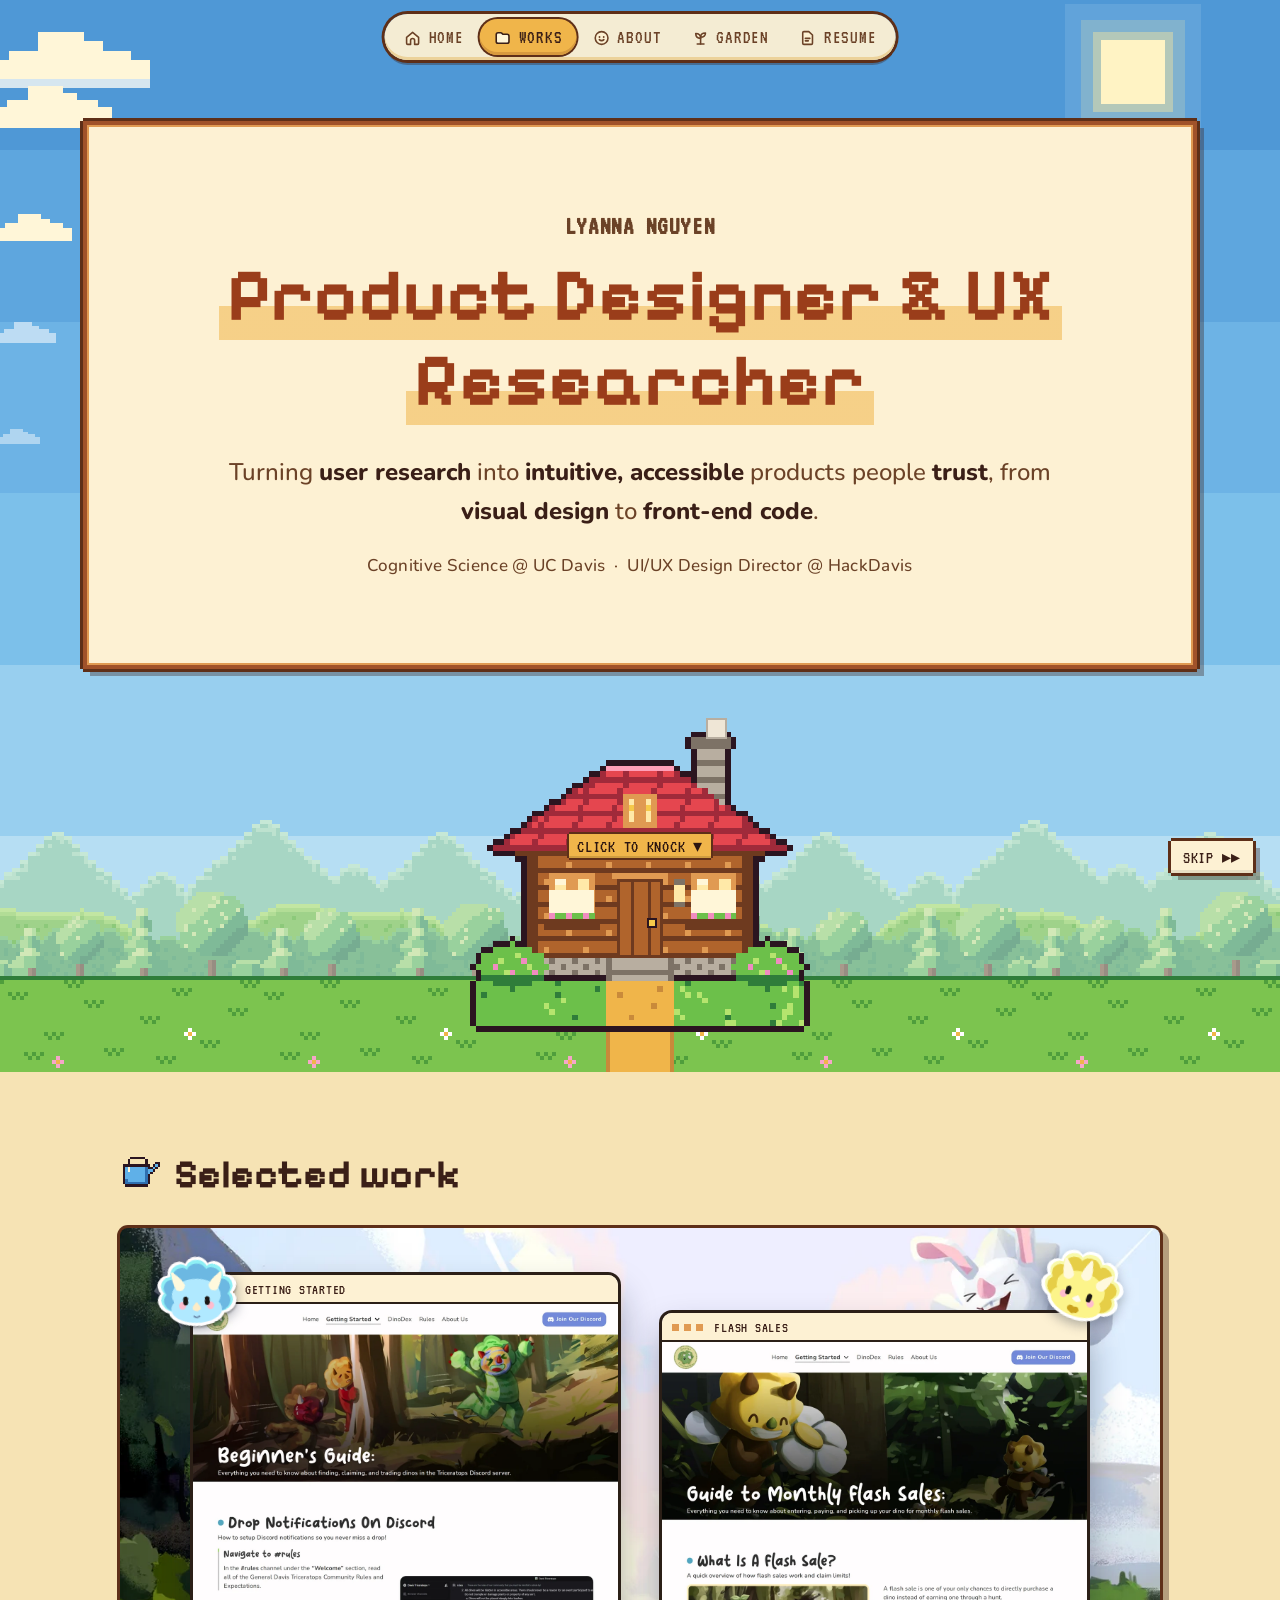
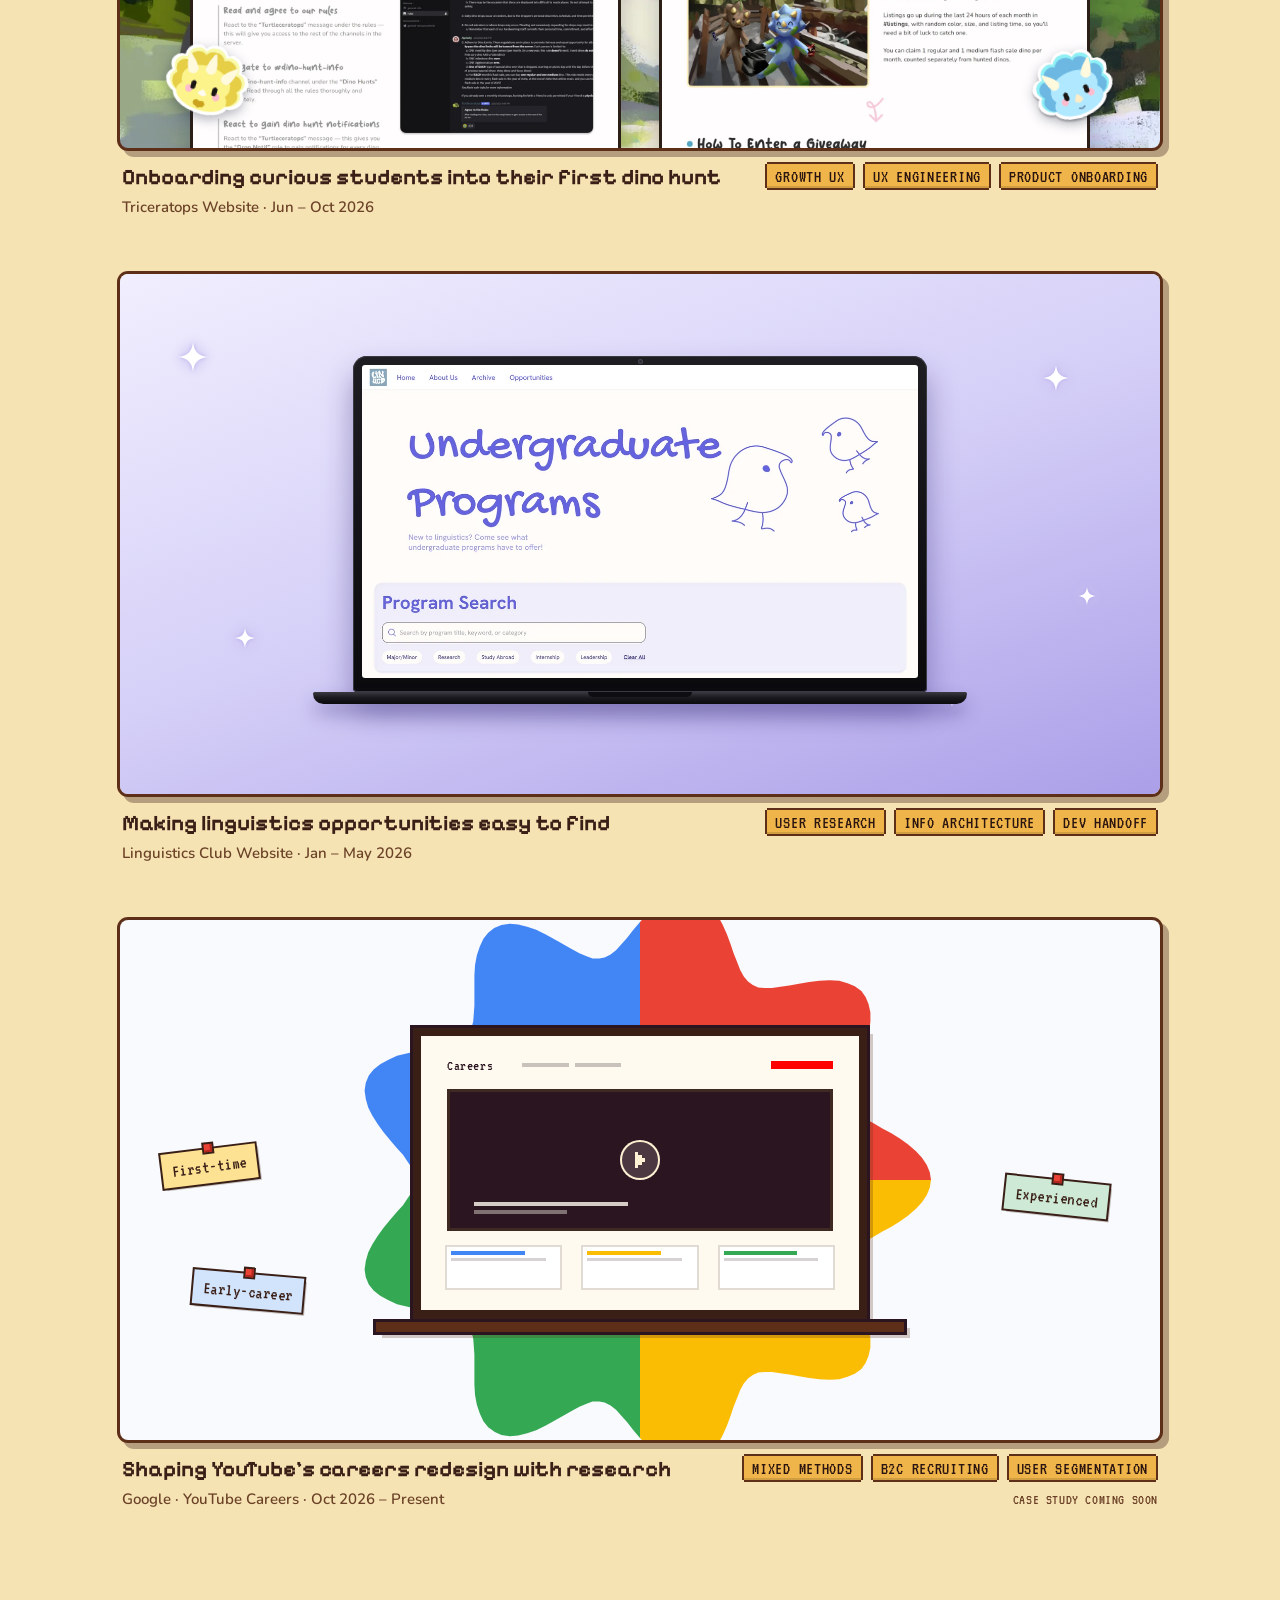
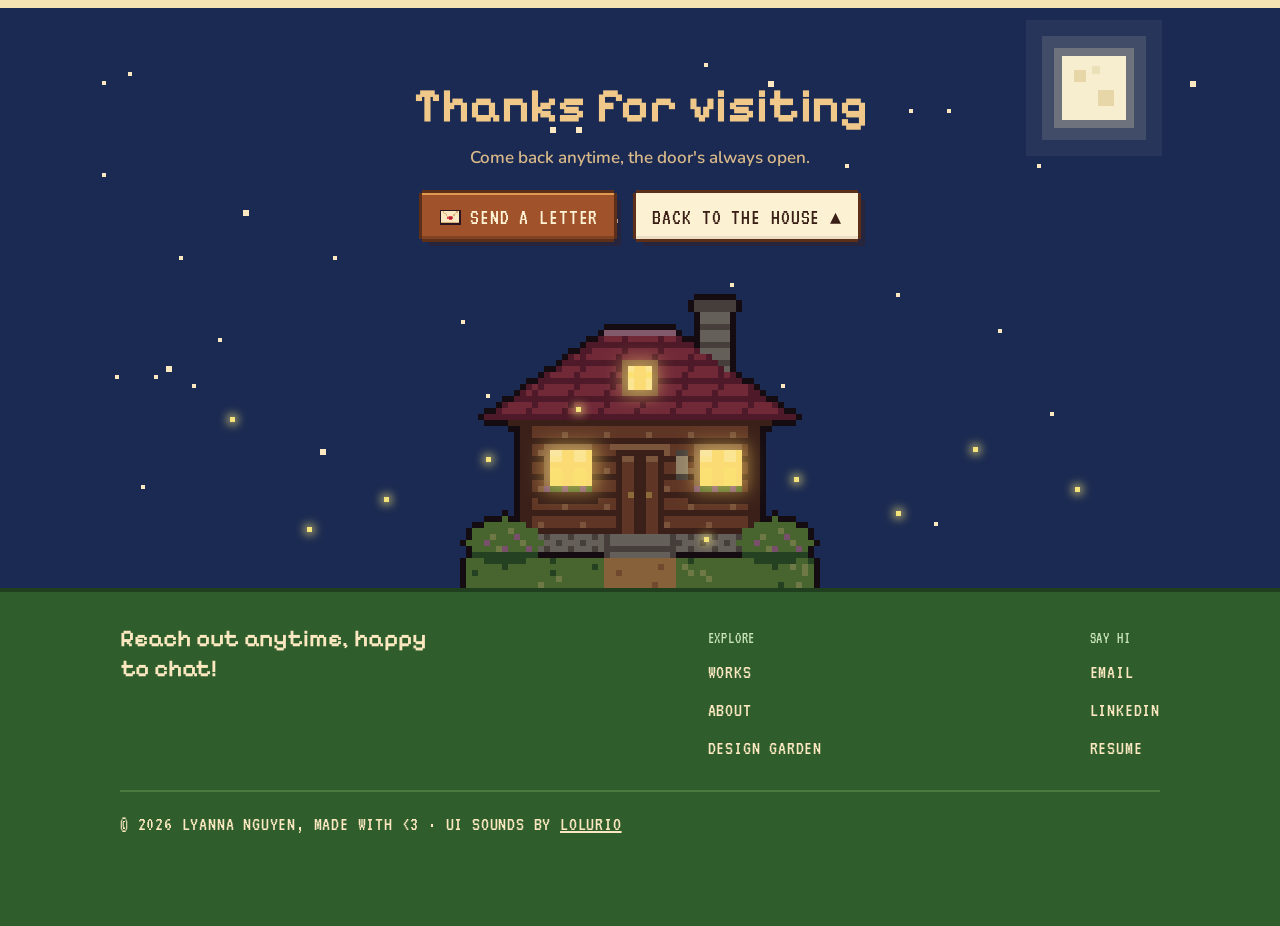
==== commit eecb319c: "Simplify the Linguistics title: Making linguistics opportunities easy to find Co-Authored-By: Claude" ====
--- a/index.html
+++ b/index.html
@@ -157,7 +157,7 @@
             <img class="lc-wug" aria-hidden="true" alt="" src="assets/images/wug.png" loading="lazy">
           </div>
           <div style="padding: 24px 28px 28px; display: flex; flex-direction: column; gap: 14px;">
-            <h3 style="margin: 0; font-family: var(--font-display); font-size: 31px; line-height: 38px; font-weight: 700;">Helping 150+ students find linguistics opportunities</h3>
+            <h3 style="margin: 0; font-family: var(--font-display); font-size: 31px; line-height: 38px; font-weight: 700;">Making linguistics opportunities easy to find</h3>
             <p style="margin: 0; font-size: 14px; line-height: 22px; font-weight: 600; color: var(--ink-muted);">Linguistics Club Website · Jan – May 2026</p>
             <p style="margin: 0; font-size: 16px; line-height: 26px; color: var(--ink-muted);">Made opportunities 80% easier to find for 150+ students by splitting them into undergrad and grad tracks.</p>
             <div style="display: flex; flex-wrap: wrap; gap: 8px;"><span class="pp-sticker">User Research</span><span class="pp-sticker">Info Architecture</span><span class="pp-sticker">Dev Handoff</span></div>
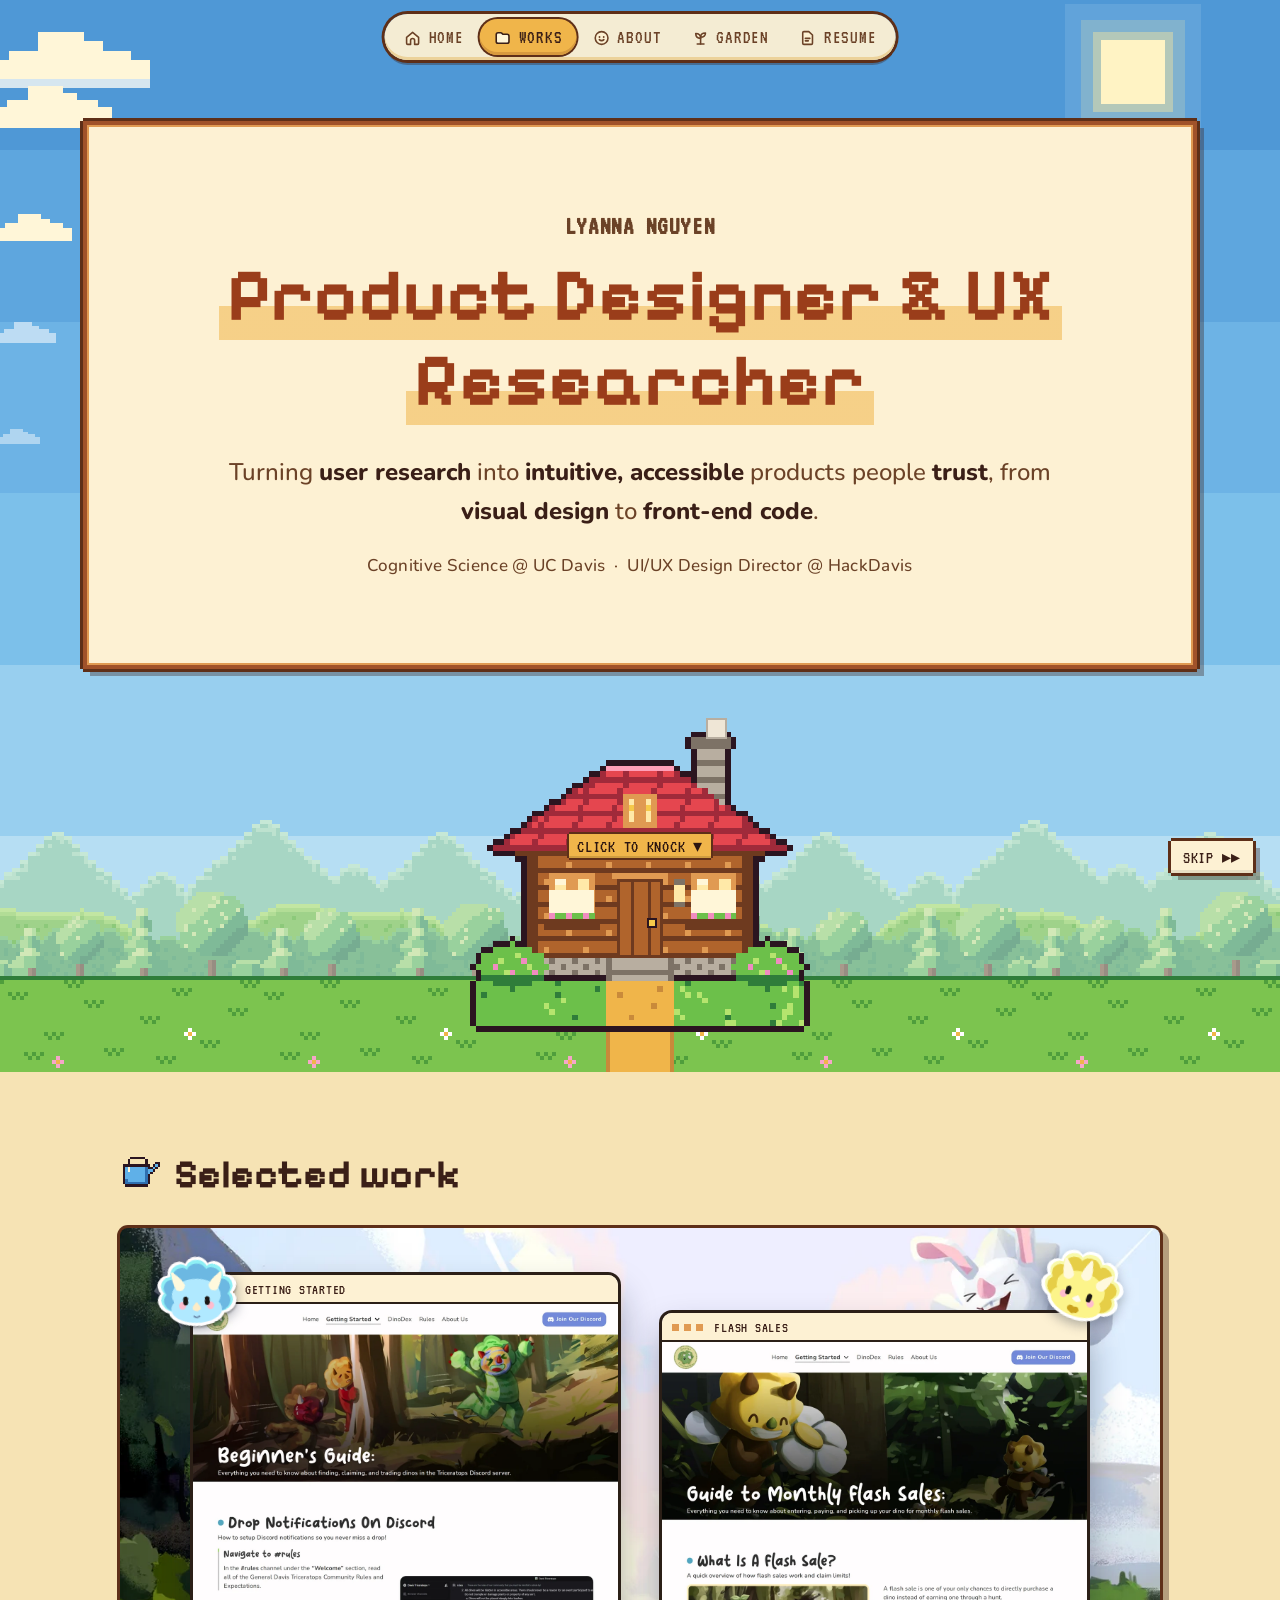
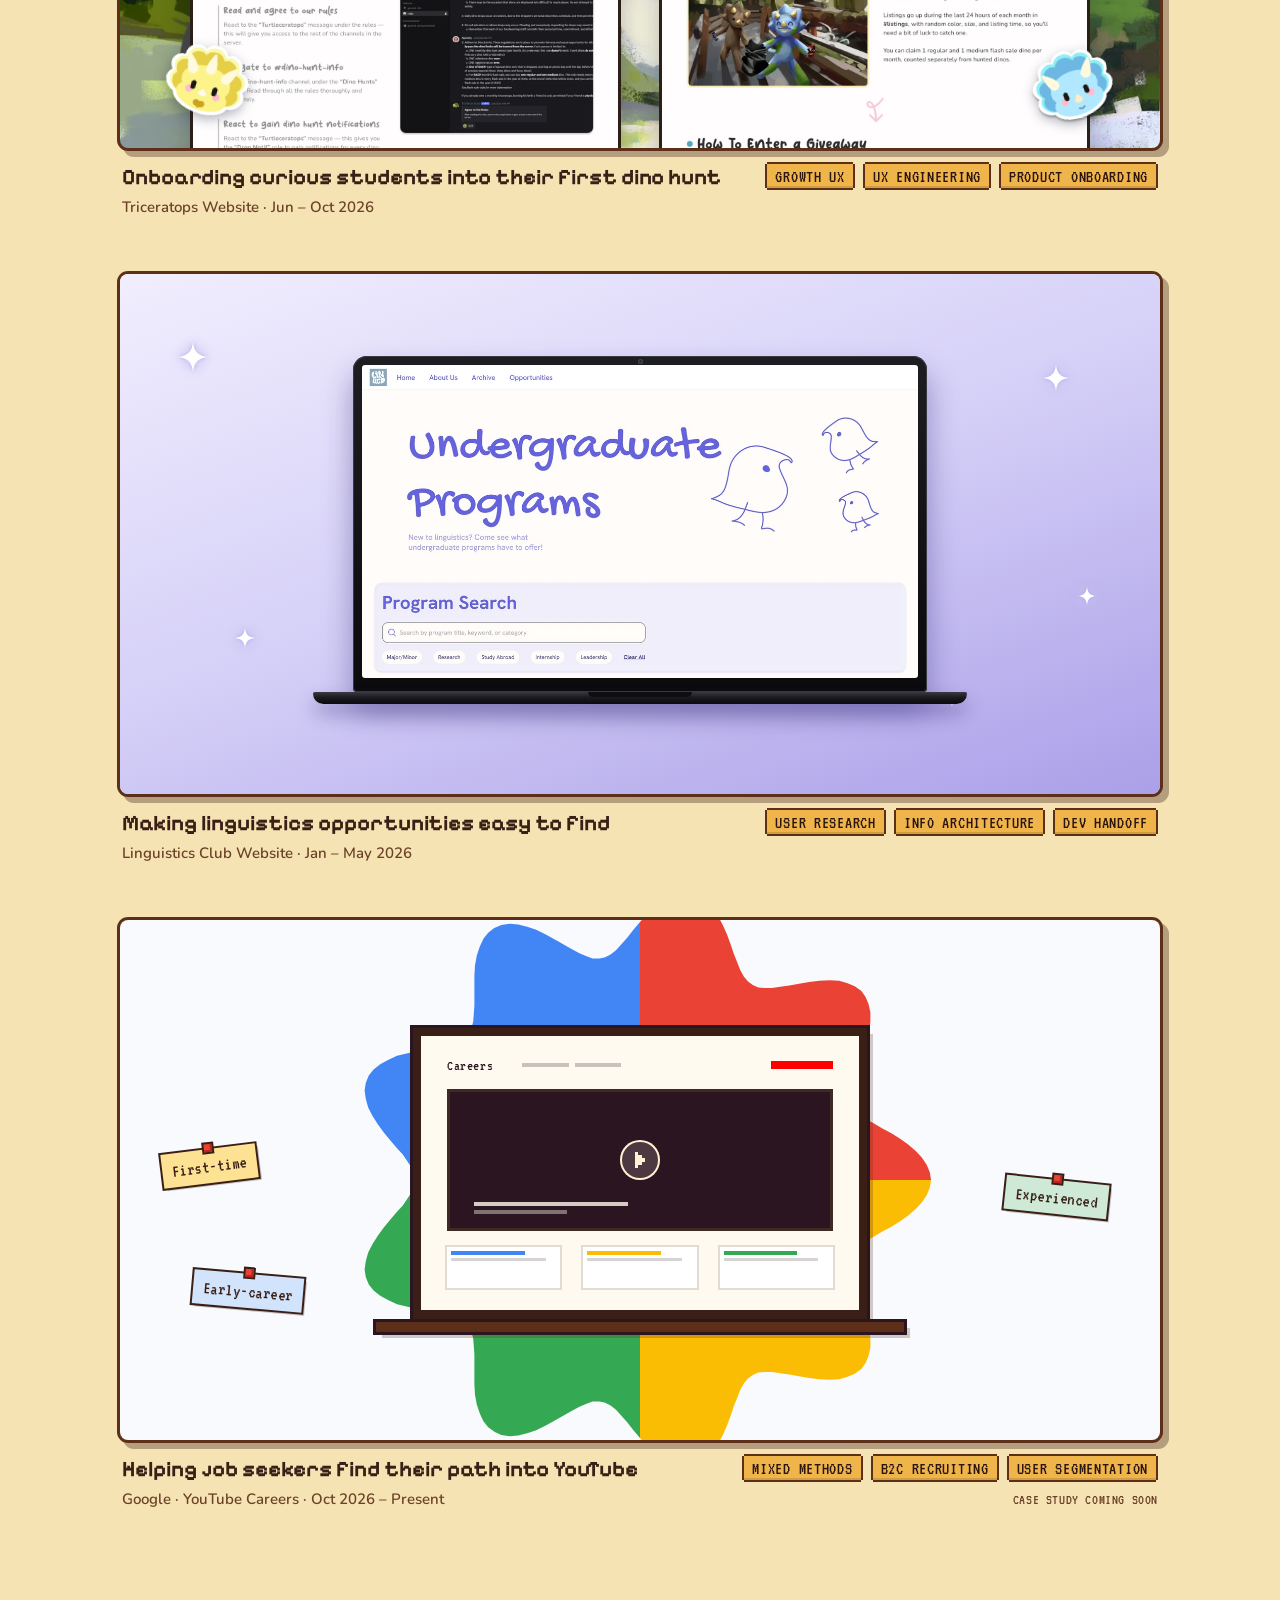
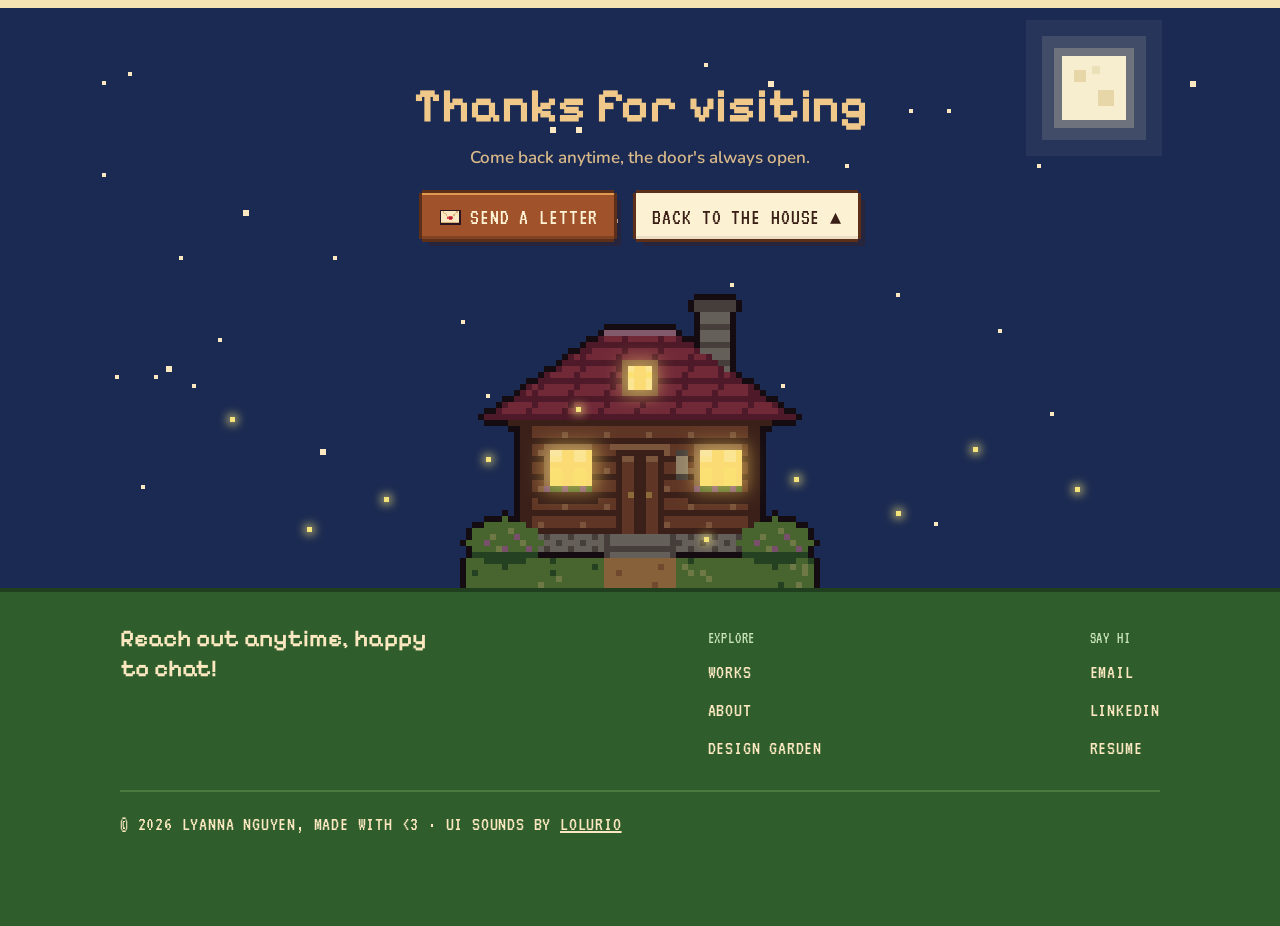
==== commit 7b1d3e3f: "Retitle the Google card around job seekers: Helping job seekers find their path into YouTube Co-Auth" ====
--- a/index.html
+++ b/index.html
@@ -180,7 +180,7 @@
             <span class="yt-note" aria-hidden="true" style="right:5%;top:50%;--c:#ceead6;--r:6deg;--d:.12s">Experienced</span>
           </div>
           <div style="padding: 24px 28px 28px; display: flex; flex-direction: column; gap: 14px;">
-            <h3 style="margin: 0; font-family: var(--font-display); font-size: 31px; line-height: 38px; font-weight: 700;">Shaping YouTube&#8217;s careers redesign with research</h3>
+            <h3 style="margin: 0; font-family: var(--font-display); font-size: 31px; line-height: 38px; font-weight: 700;">Helping job seekers find their path into YouTube</h3>
             <p style="margin: 0; font-size: 14px; line-height: 22px; font-weight: 600; color: var(--ink-muted);">Google · YouTube Careers · Oct 2026 – Present</p>
             <p style="margin: 0; font-size: 16px; line-height: 26px; color: var(--ink-muted);">Mapping the candidate journey and testing how job seekers discover YouTube&#8217;s culture and roles.</p>
             <div style="display: flex; flex-wrap: wrap; gap: 8px;"><span class="pp-sticker">Mixed Methods</span><span class="pp-sticker">B2C Recruiting</span><span class="pp-sticker">User Segmentation</span></div>
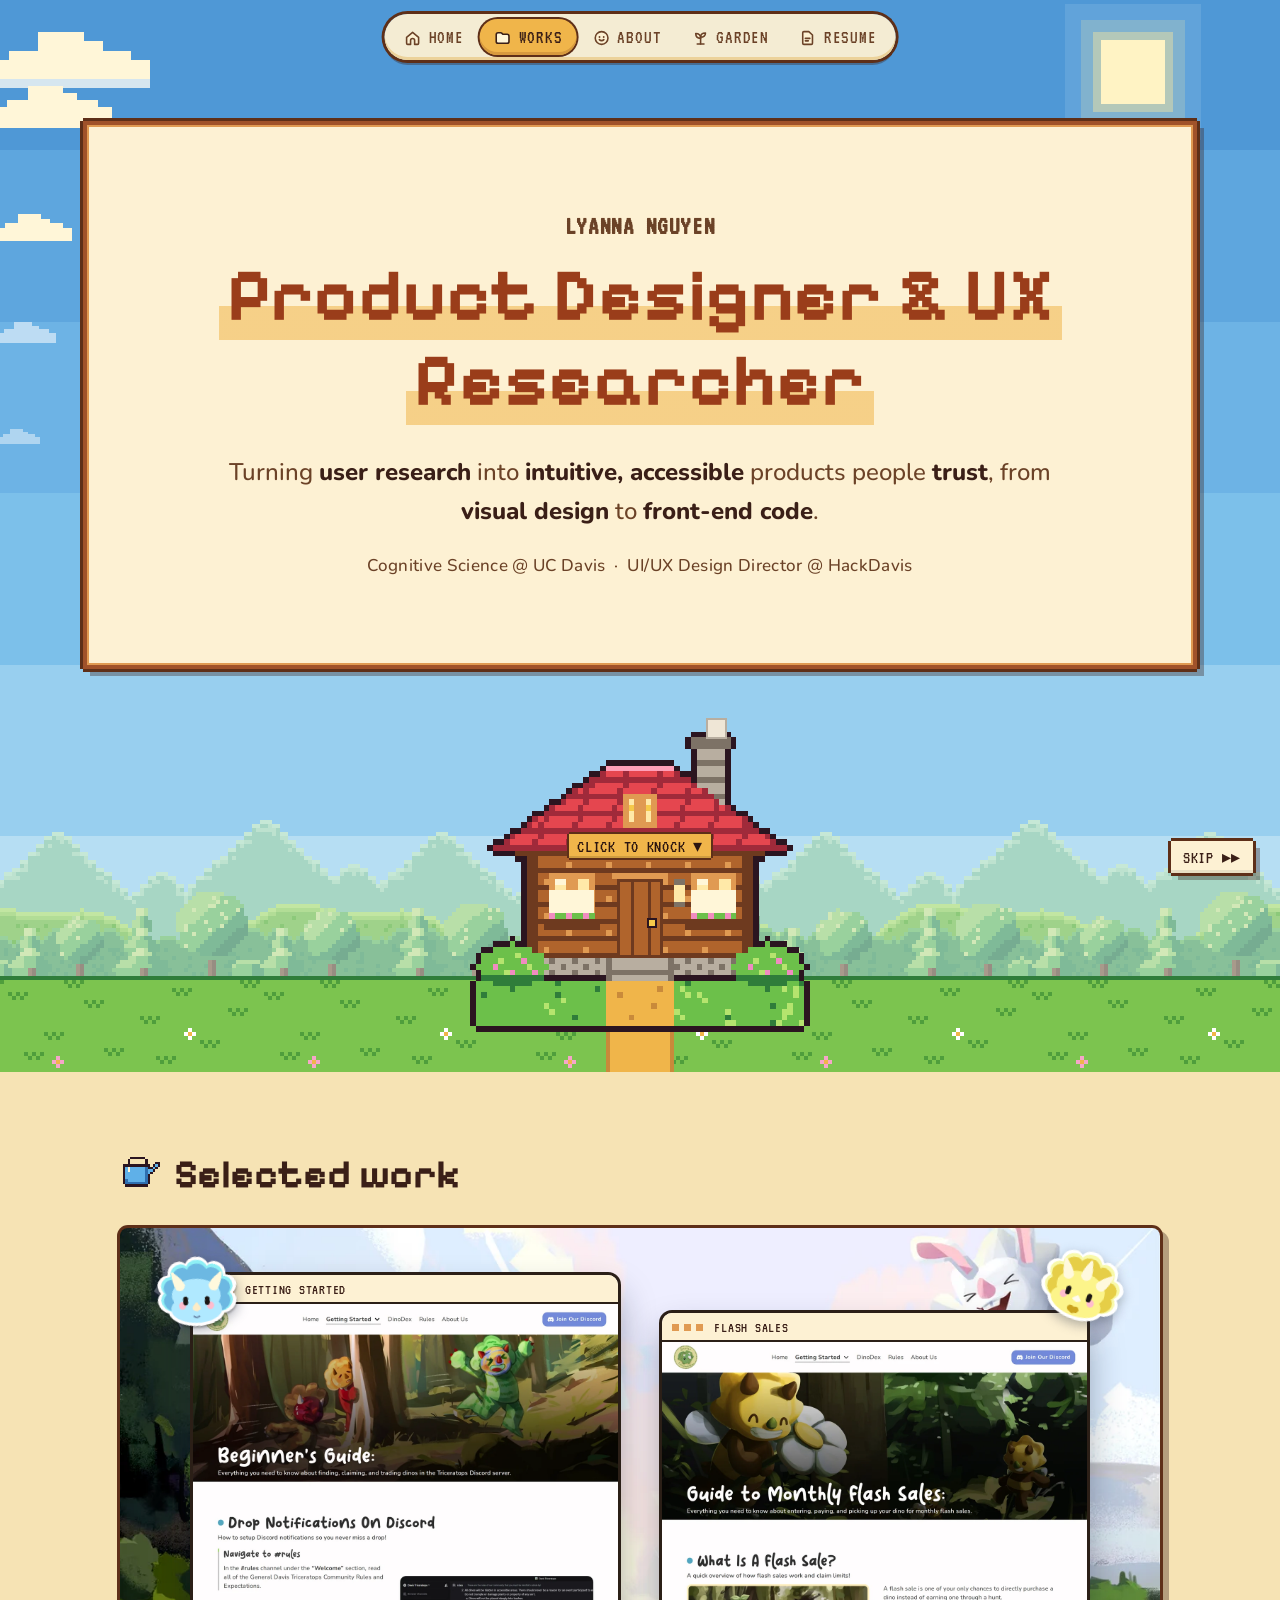
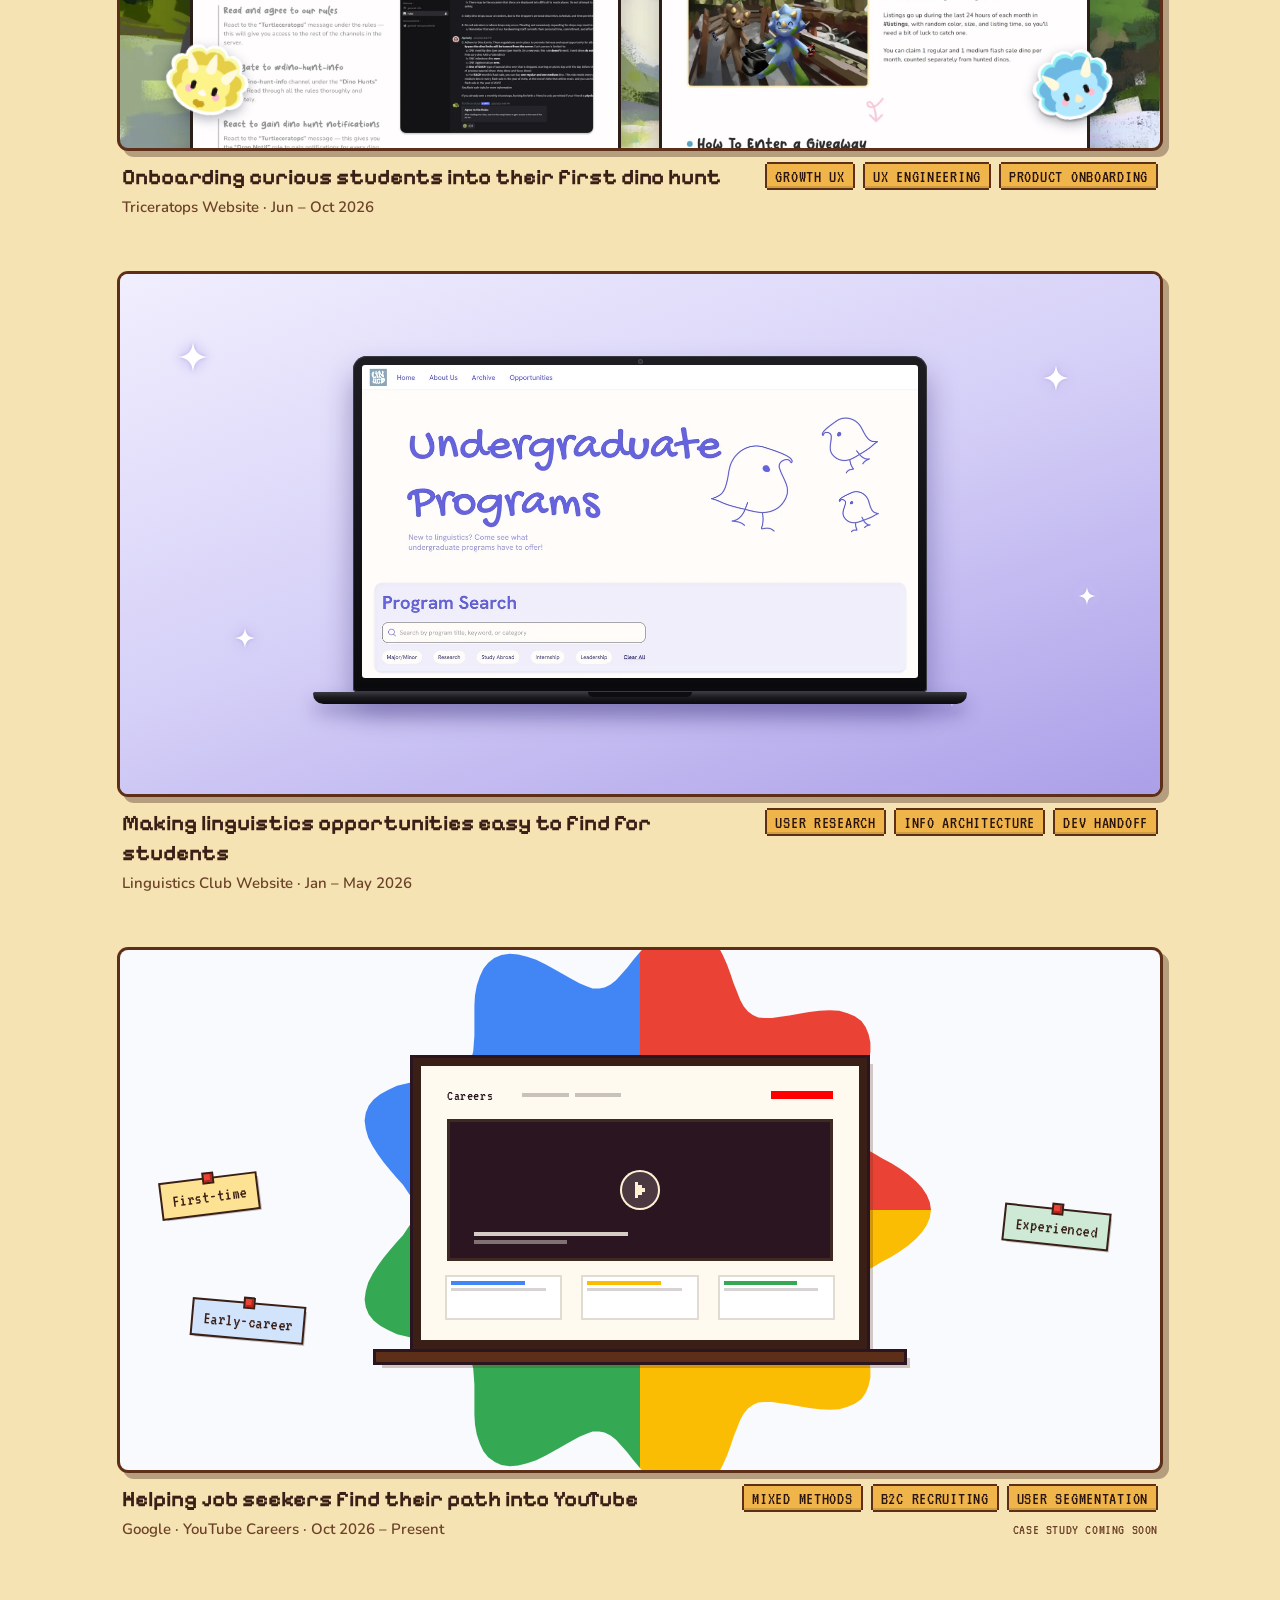
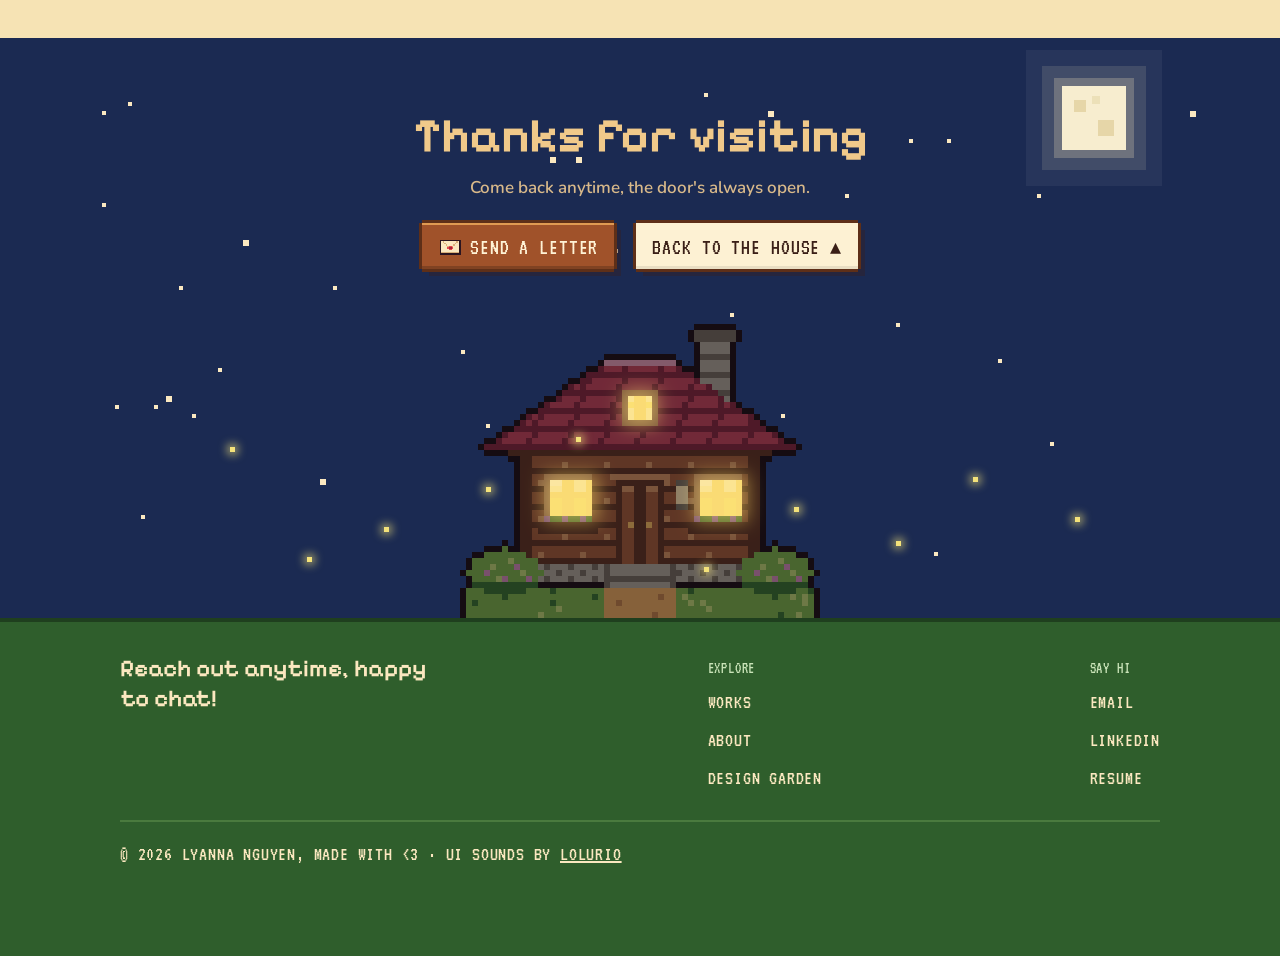
==== commit 2387542e: "Linguistics title: Making linguistics opportunities easy to find for students Co-Authored-By: Claude" ====
--- a/index.html
+++ b/index.html
@@ -157,7 +157,7 @@
             <img class="lc-wug" aria-hidden="true" alt="" src="assets/images/wug.png" loading="lazy">
           </div>
           <div style="padding: 24px 28px 28px; display: flex; flex-direction: column; gap: 14px;">
-            <h3 style="margin: 0; font-family: var(--font-display); font-size: 31px; line-height: 38px; font-weight: 700;">Making linguistics opportunities easy to find</h3>
+            <h3 style="margin: 0; font-family: var(--font-display); font-size: 31px; line-height: 38px; font-weight: 700;">Making linguistics opportunities easy to find for students</h3>
             <p style="margin: 0; font-size: 14px; line-height: 22px; font-weight: 600; color: var(--ink-muted);">Linguistics Club Website · Jan – May 2026</p>
             <p style="margin: 0; font-size: 16px; line-height: 26px; color: var(--ink-muted);">Made opportunities 80% easier to find for 150+ students by splitting them into undergrad and grad tracks.</p>
             <div style="display: flex; flex-wrap: wrap; gap: 8px;"><span class="pp-sticker">User Research</span><span class="pp-sticker">Info Architecture</span><span class="pp-sticker">Dev Handoff</span></div>
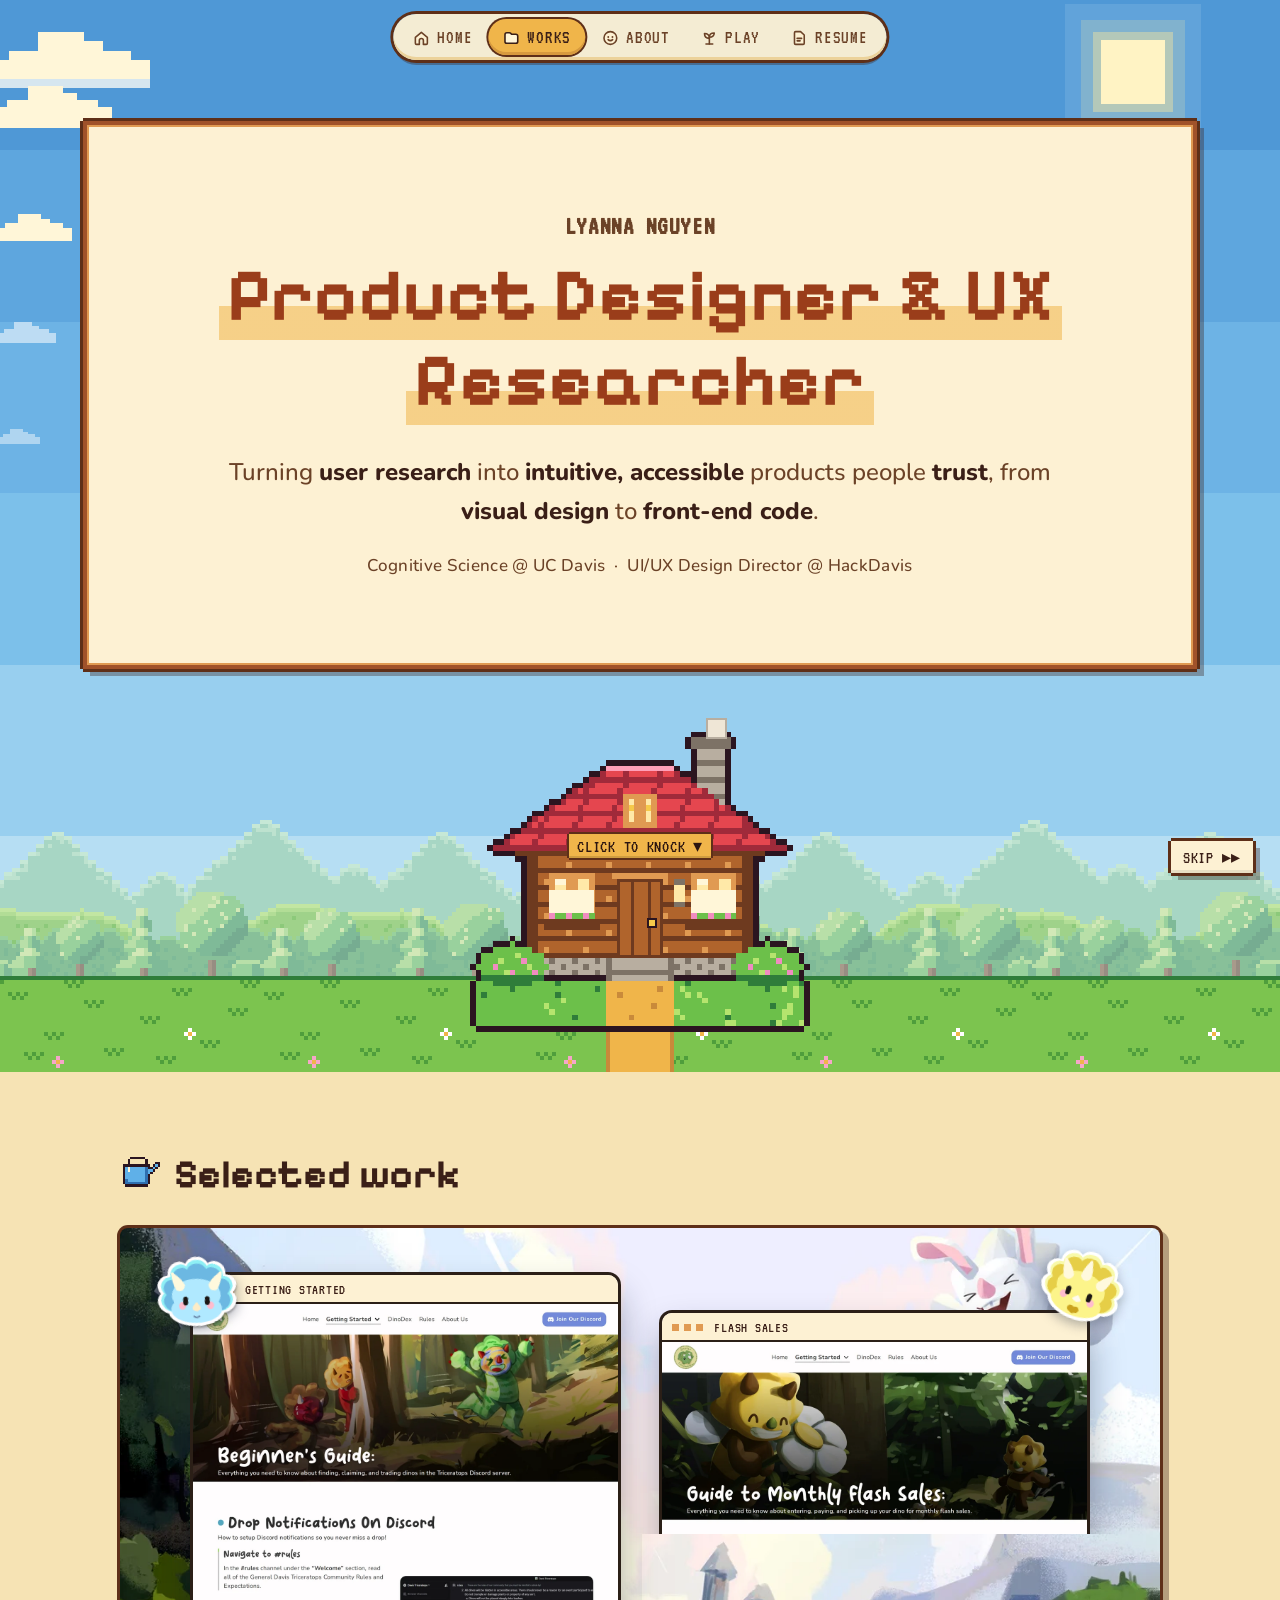
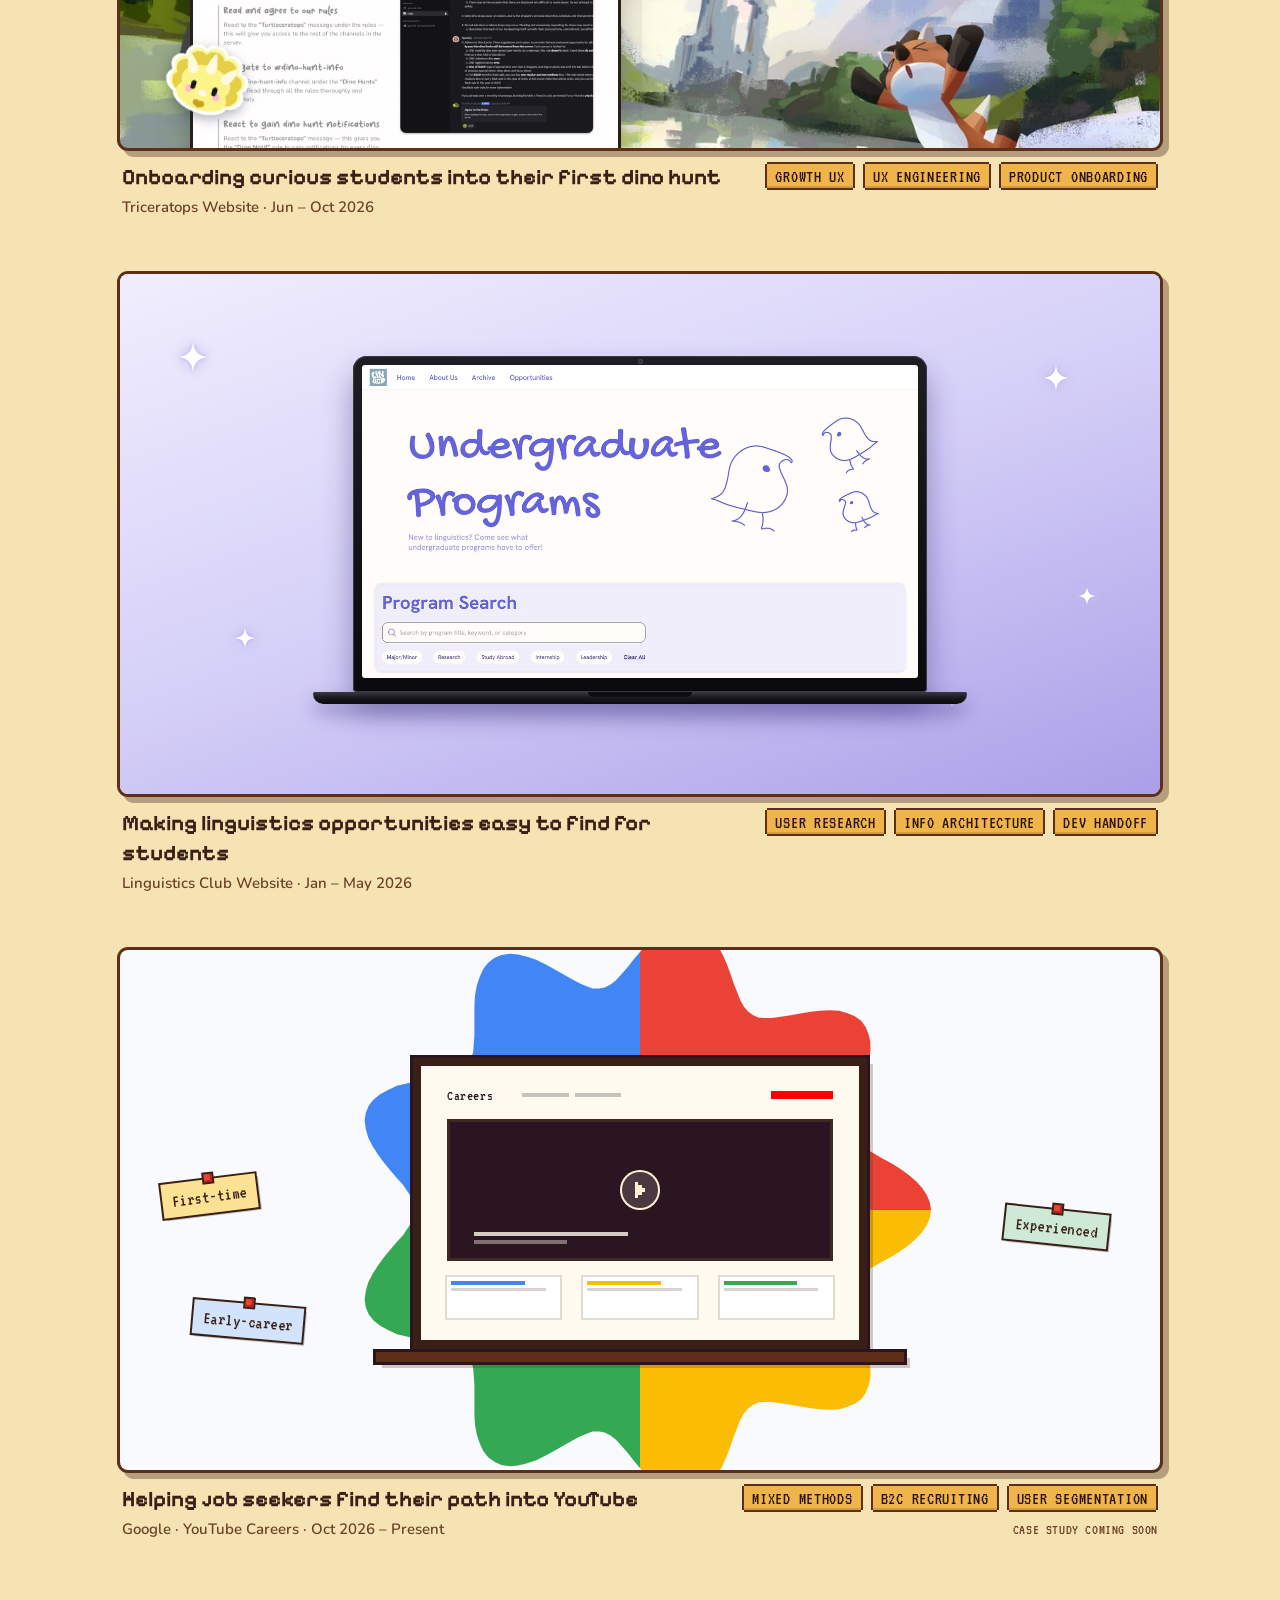
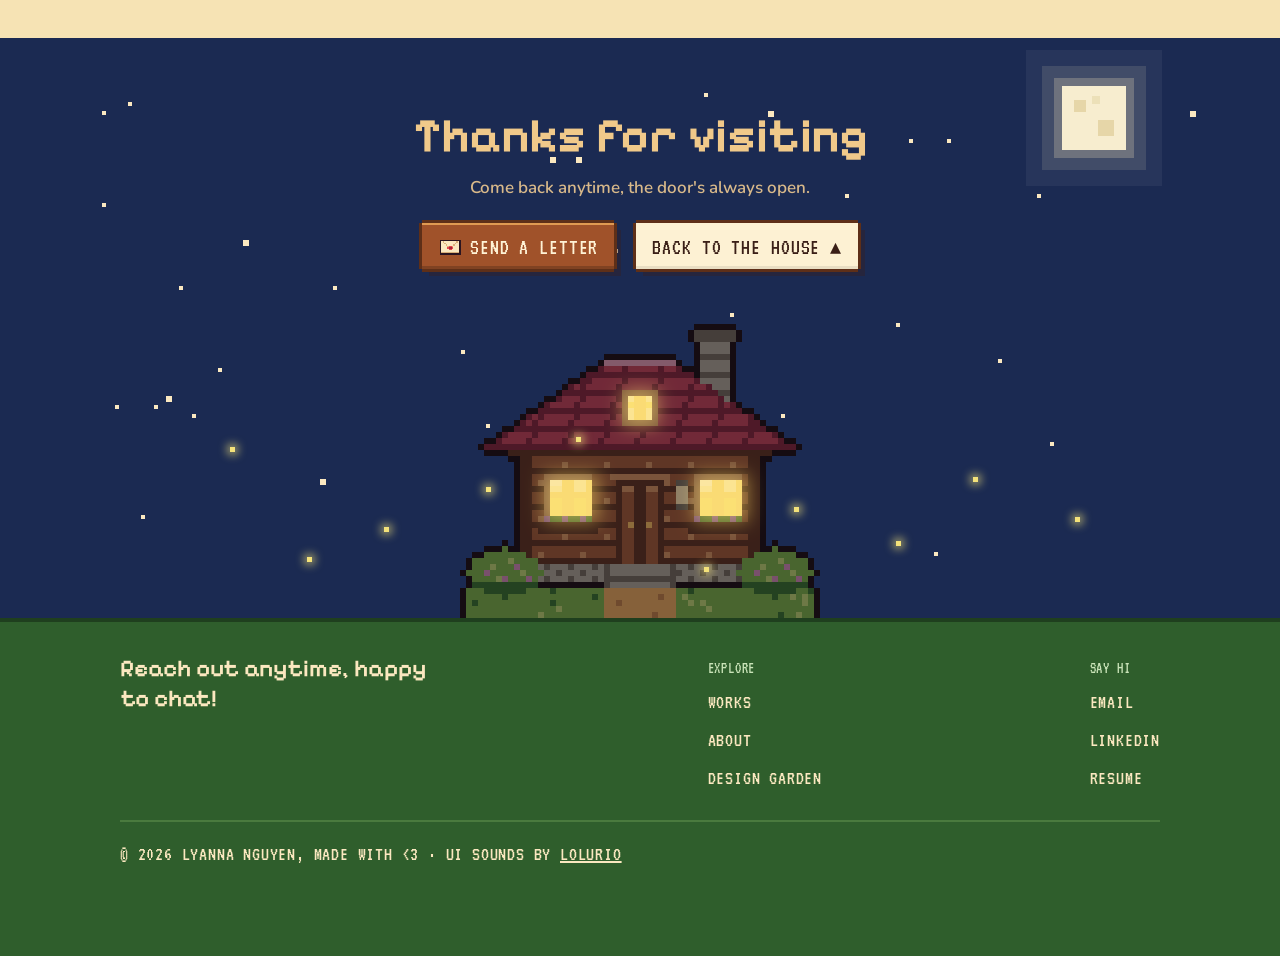
==== commit 9a2203bd: "Squash-and-stretch the nav's gold block, and rename Garden to Play The gold block stretches as it gl" ====
--- a/index.html
+++ b/index.html
@@ -37,7 +37,7 @@
       <a href="#top" class="navlinks" aria-current="page"><svg viewBox="0 0 24 24" aria-hidden="true"><path d="M4 11.2 12 4.5l8 6.7V19a1.5 1.5 0 0 1-1.5 1.5h-3.8v-5.2a2.7 2.7 0 0 0-5.4 0v5.2H5.5A1.5 1.5 0 0 1 4 19z"/></svg><span>Home</span></a>
       <a href="#work" class="navlinks"><svg viewBox="0 0 24 24" aria-hidden="true"><path d="M3.5 7.5A2.5 2.5 0 0 1 6 5h3.4c.7 0 1.3.3 1.8.8l1.1 1.2H18a2.5 2.5 0 0 1 2.5 2.5v7A2.5 2.5 0 0 1 18 19H6a2.5 2.5 0 0 1-2.5-2.5z"/></svg><span>Works</span></a>
       <a href="about.html" class="navlinks"><svg viewBox="0 0 24 24" aria-hidden="true"><circle cx="12" cy="12" r="8.5"/><circle class="k" cx="9.2" cy="10.6" r="1.25"/><circle class="k" cx="14.8" cy="10.6" r="1.25"/><path class="s" d="M9 14.2c1.6 1.7 4.4 1.7 6 0"/></svg><span>About</span></a>
-      <a href="garden.html" class="navlinks"><svg viewBox="0 0 24 24" aria-hidden="true"><path class="s" d="M12 20v-7.5"/><path d="M12 12.5C12 8.6 9.3 6 5.5 6c0 3.9 2.7 6.5 6.5 6.5zM12 11c0-3.3 2.4-5.6 6.5-5.6 0 3.4-2.4 5.6-6.5 5.6z"/><path class="s" d="M7.5 20h9"/></svg><span>Garden</span></a>
+      <a href="garden.html" class="navlinks"><svg viewBox="0 0 24 24" aria-hidden="true"><path class="s" d="M12 20v-7.5"/><path d="M12 12.5C12 8.6 9.3 6 5.5 6c0 3.9 2.7 6.5 6.5 6.5zM12 11c0-3.3 2.4-5.6 6.5-5.6 0 3.4-2.4 5.6-6.5 5.6z"/><path class="s" d="M7.5 20h9"/></svg><span>Play</span></a>
       <a href="assets/files/Lyanna_Nguyen_Resume.pdf" class="navlinks" target="_blank" rel="noopener"><svg viewBox="0 0 24 24" aria-hidden="true"><path d="M7 3.5h6.6L18.5 8v11A1.5 1.5 0 0 1 17 20.5H7A1.5 1.5 0 0 1 5.5 19V5A1.5 1.5 0 0 1 7 3.5z"/><path class="s" d="M9 12.5h6M9 15.8h4"/></svg><span>Resume</span></a>
     </nav>
   </header>
--- a/css/site.css
+++ b/css/site.css
@@ -440,3 +440,18 @@
 #work .workcard h3{align-self:center}
 
 #work .workcard > .cardlink > div:last-child > p:first-of-type{display:block!important;grid-column:1;grid-row:2}
+
+/* Mobile nav: the pill sizes to its icons and stays centred (older rules had squeezed it) */
+@media (max-width:760px){
+  .sitenav .topnav{left:50%!important;right:auto!important;width:max-content!important;max-width:calc(100vw - 20px);transform:translateX(-50%)!important;justify-content:center!important;gap:2px!important}
+  .sitenav .topnav .navlinks{display:flex!important;flex:none}
+}
+
+/* Nav squash & stretch: the gold block stretches as it glides, squashes as it lands, then settles;
+   links squish a little while pressed */
+.sitenav .nav-cur{transform-origin:50% 100%}
+.sitenav .nav-cur.squish{animation:navSquash .5s cubic-bezier(.3,1.2,.5,1)}
+@keyframes navSquash{0%{scale:1 1}30%{scale:1.14 .8}58%{scale:.9 1.12}78%{scale:1.05 .96}100%{scale:1 1}}
+.sitenav .topnav .navlinks{transition:scale .14s cubic-bezier(.3,1.6,.5,1)}
+.sitenav .topnav .navlinks:active{scale:1.06 .86}
+@media (prefers-reduced-motion:reduce){.sitenav .nav-cur.squish{animation:none}.sitenav .topnav .navlinks:active{scale:none}}
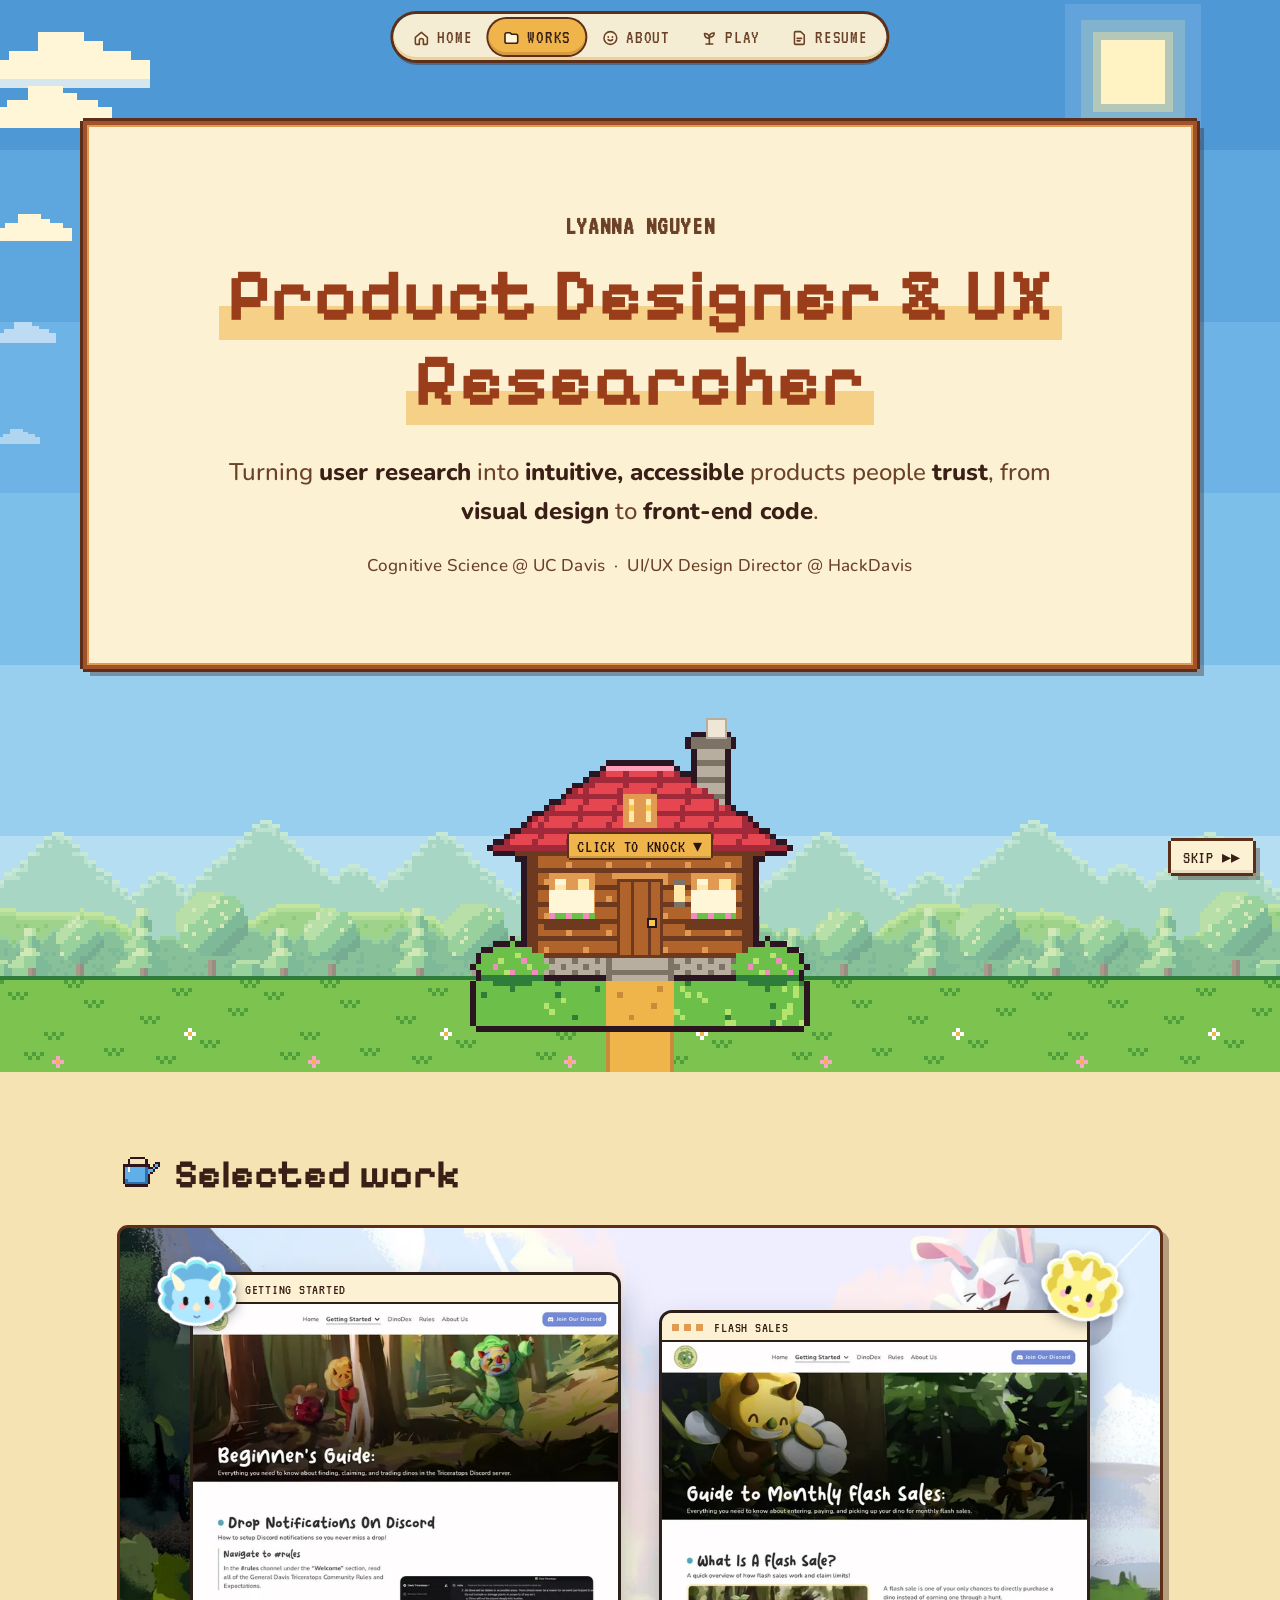
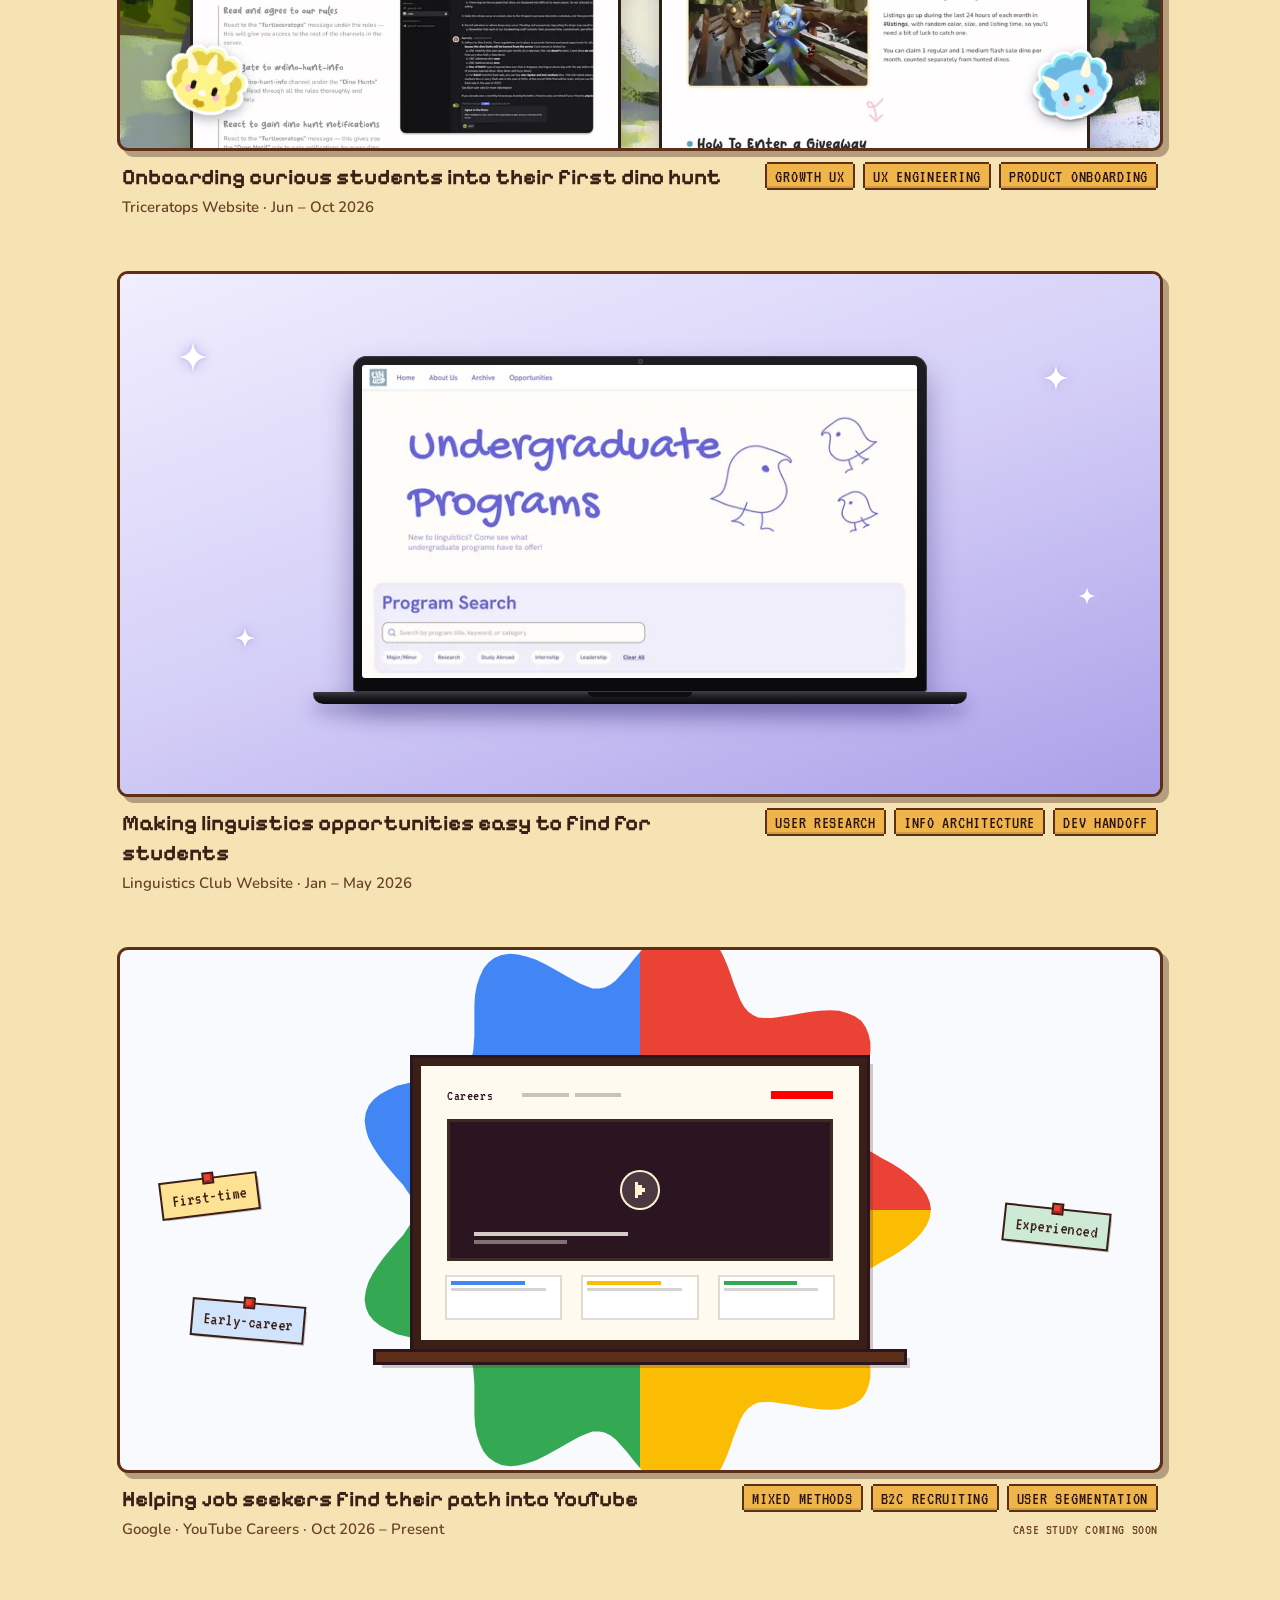
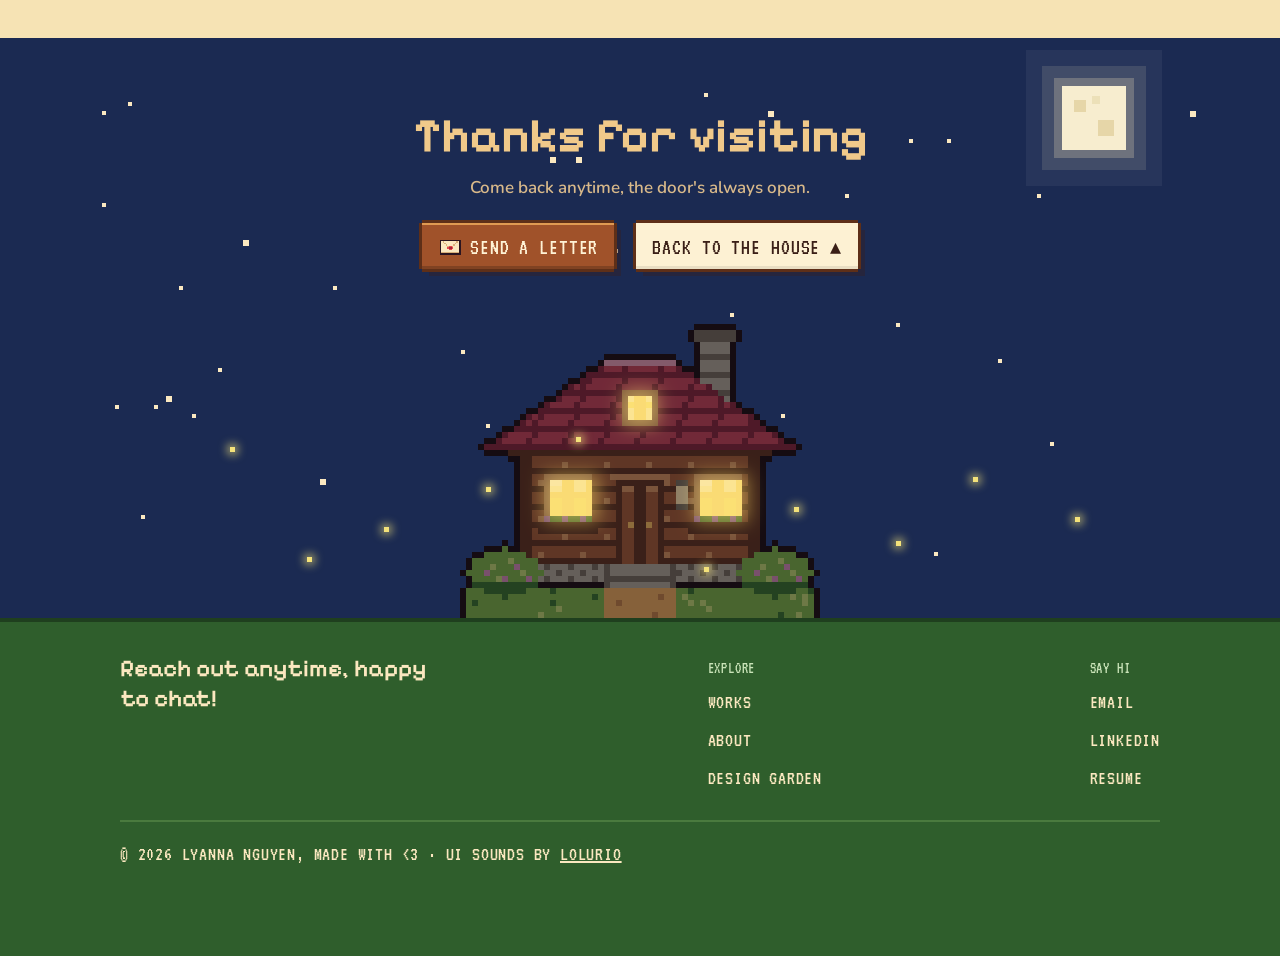
==== commit a6cc5d56: "Speed and accessibility pass from the QA audit Accessibility (WCAG 2.2 AA): nav icon links get acces" ====
--- a/index.html
+++ b/index.html
@@ -6,7 +6,7 @@
 <title>Lyanna Nguyen | Product Designer &amp; UX Researcher</title>
 <meta name="description" content="Lyanna Nguyen — Product Designer &amp; UX Researcher. Cognitive Science @ UC Davis.">
 <link rel="icon" href="assets/images/chibi-head.png">
-<link rel="preconnect" href="https://fonts.googleapis.com"><link href="https://fonts.googleapis.com/css2?family=Nunito:wght@400;600;800&amp;family=Pixelify+Sans:wght@400..700&amp;family=VT323&amp;display=swap" rel="stylesheet">
+<link rel="preconnect" href="https://fonts.googleapis.com"><link rel="preconnect" href="https://fonts.gstatic.com" crossorigin><link rel="preload" as="style" href="https://fonts.googleapis.com/css2?family=Nunito:wght@400;600;800&amp;family=Pixelify+Sans:wght@400..700&amp;family=VT323&amp;display=swap"><link href="https://fonts.googleapis.com/css2?family=Nunito:wght@400;600;800&amp;family=Pixelify+Sans:wght@400..700&amp;family=VT323&amp;display=swap" rel="stylesheet" media="print" onload="this.media='all'"><noscript><link href="https://fonts.googleapis.com/css2?family=Nunito:wght@400;600;800&amp;family=Pixelify+Sans:wght@400..700&amp;family=VT323&amp;display=swap" rel="stylesheet"></noscript>
 <link rel="stylesheet" href="css/pixel-pals.css">
 <link rel="stylesheet" href="css/site.css">
 </head>
@@ -34,13 +34,14 @@
   <header class="sitenav">
     <nav class="nav-pill topnav" aria-label="Main">
       <span class="nav-hl" aria-hidden="true"></span><span class="nav-cur" aria-hidden="true"></span>
-      <a href="#top" class="navlinks" aria-current="page"><svg viewBox="0 0 24 24" aria-hidden="true"><path d="M4 11.2 12 4.5l8 6.7V19a1.5 1.5 0 0 1-1.5 1.5h-3.8v-5.2a2.7 2.7 0 0 0-5.4 0v5.2H5.5A1.5 1.5 0 0 1 4 19z"/></svg><span>Home</span></a>
-      <a href="#work" class="navlinks"><svg viewBox="0 0 24 24" aria-hidden="true"><path d="M3.5 7.5A2.5 2.5 0 0 1 6 5h3.4c.7 0 1.3.3 1.8.8l1.1 1.2H18a2.5 2.5 0 0 1 2.5 2.5v7A2.5 2.5 0 0 1 18 19H6a2.5 2.5 0 0 1-2.5-2.5z"/></svg><span>Works</span></a>
-      <a href="about.html" class="navlinks"><svg viewBox="0 0 24 24" aria-hidden="true"><circle cx="12" cy="12" r="8.5"/><circle class="k" cx="9.2" cy="10.6" r="1.25"/><circle class="k" cx="14.8" cy="10.6" r="1.25"/><path class="s" d="M9 14.2c1.6 1.7 4.4 1.7 6 0"/></svg><span>About</span></a>
-      <a href="garden.html" class="navlinks"><svg viewBox="0 0 24 24" aria-hidden="true"><path class="s" d="M12 20v-7.5"/><path d="M12 12.5C12 8.6 9.3 6 5.5 6c0 3.9 2.7 6.5 6.5 6.5zM12 11c0-3.3 2.4-5.6 6.5-5.6 0 3.4-2.4 5.6-6.5 5.6z"/><path class="s" d="M7.5 20h9"/></svg><span>Play</span></a>
-      <a href="assets/files/Lyanna_Nguyen_Resume.pdf" class="navlinks" target="_blank" rel="noopener"><svg viewBox="0 0 24 24" aria-hidden="true"><path d="M7 3.5h6.6L18.5 8v11A1.5 1.5 0 0 1 17 20.5H7A1.5 1.5 0 0 1 5.5 19V5A1.5 1.5 0 0 1 7 3.5z"/><path class="s" d="M9 12.5h6M9 15.8h4"/></svg><span>Resume</span></a>
+      <a href="#top" class="navlinks" aria-label="Home" aria-current="page"><svg viewBox="0 0 24 24" aria-hidden="true"><path d="M4 11.2 12 4.5l8 6.7V19a1.5 1.5 0 0 1-1.5 1.5h-3.8v-5.2a2.7 2.7 0 0 0-5.4 0v5.2H5.5A1.5 1.5 0 0 1 4 19z"/></svg><span>Home</span></a>
+      <a href="#work" class="navlinks" aria-label="Works"><svg viewBox="0 0 24 24" aria-hidden="true"><path d="M3.5 7.5A2.5 2.5 0 0 1 6 5h3.4c.7 0 1.3.3 1.8.8l1.1 1.2H18a2.5 2.5 0 0 1 2.5 2.5v7A2.5 2.5 0 0 1 18 19H6a2.5 2.5 0 0 1-2.5-2.5z"/></svg><span>Works</span></a>
+      <a href="about.html" class="navlinks" aria-label="About"><svg viewBox="0 0 24 24" aria-hidden="true"><circle cx="12" cy="12" r="8.5"/><circle class="k" cx="9.2" cy="10.6" r="1.25"/><circle class="k" cx="14.8" cy="10.6" r="1.25"/><path class="s" d="M9 14.2c1.6 1.7 4.4 1.7 6 0"/></svg><span>About</span></a>
+      <a href="garden.html" class="navlinks" aria-label="Play"><svg viewBox="0 0 24 24" aria-hidden="true"><path class="s" d="M12 20v-7.5"/><path d="M12 12.5C12 8.6 9.3 6 5.5 6c0 3.9 2.7 6.5 6.5 6.5zM12 11c0-3.3 2.4-5.6 6.5-5.6 0 3.4-2.4 5.6-6.5 5.6z"/><path class="s" d="M7.5 20h9"/></svg><span>Play</span></a>
+      <a href="assets/files/Lyanna_Nguyen_Resume.pdf" class="navlinks" aria-label="Resume" target="_blank" rel="noopener"><svg viewBox="0 0 24 24" aria-hidden="true"><path d="M7 3.5h6.6L18.5 8v11A1.5 1.5 0 0 1 17 20.5H7A1.5 1.5 0 0 1 5.5 19V5A1.5 1.5 0 0 1 7 3.5z"/><path class="s" d="M9 12.5h6M9 15.8h4"/></svg><span>Resume</span></a>
     </nav>
   </header>
+  <main id="main">
 
   <!-- HOME -->
   <section id="top" data-area="top" style="position: relative; min-height: min(calc(100vh - 68px), 1100px); min-height: min(calc(100svh - 68px), 1100px); display: flex; flex-direction: column; z-index: 2; overflow-x: clip; overflow-y: visible; background: linear-gradient(180deg, #4f98d6 0 14%, #5ea6de 14% 30%, #6db3e5 30% 46%, #7cc0ea 46% 62%, #98cfef 62% 78%, #b6def3 78% 100%);">
@@ -68,7 +69,7 @@
 
       <div id="knock" style="position: relative; scroll-margin-top: 90px;">
         <div aria-hidden="true" style="position: absolute; bottom: 0; left: 40%; width: 20%; height: 96px; background: var(--gold); box-shadow: inset 4px 0 0 #c98a3a, inset -4px 0 0 #c98a3a;"></div>
-        <div class="hero-house clickhouse" role="button" tabindex="0" data-action="knock" aria-label="Knock on the door" style="position: relative; margin-bottom: 40px; cursor: pointer;">
+        <div class="hero-house clickhouse" role="button" tabindex="0" data-action="knock" aria-label="Click to knock on the door" style="position: relative; margin-bottom: 40px; cursor: pointer;">
           <img class="px" src="assets/images/a-pixel-farmhouse-with-a-red.svg" alt="A pixel farmhouse with a red shingle roof, glowing windows, flower boxes and a stone path" style="display: block; width: 100%; height: 100%;">
           <span class="glowwin" aria-hidden="true" style="left: 23.3%; top: 54.5%; width: 13.3%; height: 7.3%;"></span>
           <span class="glowwin" aria-hidden="true" style="left: 65%; top: 54.5%; width: 13.3%; height: 7.3%; animation-delay: -1s;"></span>
@@ -132,9 +133,9 @@
         <h2 style="margin: 0; display: flex; align-items: center; gap: 14px; font-family: var(--font-display); font-size: 40px; line-height: 44px; font-weight: 700;"><span aria-hidden="true" style="display: inline-flex; flex: none;"><img class="px" src="assets/images/icon-watering-can.svg" width="40" height="40" alt="" style="width: 40px; height: 40px;"></span>Selected work</h2>
       </div>
       <div style="display: flex; flex-direction: column; gap: 32px;"><article class="pp-frame lift rv workcard" style="display: flex; flex-direction: column; cursor: pointer;">
-        <a href="triceratops.html" class="cardlink" aria-label="Read the Triceratops Website case study" style="display: grid; grid-template-columns: repeat(auto-fit, minmax(300px, 1fr)); text-decoration: none; color: var(--ink);">
+        <a href="triceratops.html" class="cardlink" style="display: grid; grid-template-columns: repeat(auto-fit, minmax(300px, 1fr)); text-decoration: none; color: var(--ink);">
           <div style="position: relative; margin: 12px; min-height: 260px; border-radius: var(--radius-md); background: #cfe3f2 url(assets/images/triceratops-hero-background.webp) center / cover no-repeat; overflow: hidden; box-shadow: inset 0 0 0 2px #00000022;">
-            <div class="wc-wins"><div class="wc-win gs"><span class="wc-win-bar"><i></i><i></i><i></i><b>Getting Started</b></span><div class="wc-win-scr"><img src="assets/images/final-beginners-guide.webp" alt="The Getting Started page Lyanna designed, scrolling from notification setup to claiming a first dino" loading="lazy"></div></div><div class="wc-win fs"><span class="wc-win-bar"><i></i><i></i><i></i><b>Flash Sales</b></span><div class="wc-win-scr"><img src="assets/images/final-guide-to-monthly-flash-sales.webp" alt="The Flash Sales guide Lyanna designed, scrolling through entering, paying and picking up" loading="lazy"></div></div></div>
+            <div class="wc-wins"><div class="wc-win gs"><span class="wc-win-bar"><i></i><i></i><i></i><b>Getting Started</b></span><div class="wc-win-scr"><img src="assets/images/final-beginners-guide.webp" srcset="assets/images/final-beginners-guide-600.webp 600w, assets/images/final-beginners-guide-800.webp 800w, assets/images/final-beginners-guide.webp 1200w" sizes="(max-width: 760px) 45vw, 460px" alt="The Getting Started page Lyanna designed, scrolling from notification setup to claiming a first dino" loading="lazy"></div></div><div class="wc-win fs"><span class="wc-win-bar"><i></i><i></i><i></i><b>Flash Sales</b></span><div class="wc-win-scr"><img src="assets/images/final-guide-to-monthly-flash-sales.webp" srcset="assets/images/final-guide-to-monthly-flash-sales-600.webp 600w, assets/images/final-guide-to-monthly-flash-sales-800.webp 800w, assets/images/final-guide-to-monthly-flash-sales.webp 1200w" sizes="(max-width: 760px) 45vw, 460px" alt="The Flash Sales guide Lyanna designed, scrolling through entering, paying and picking up" loading="lazy"></div></div></div>
             <img class="wc-sticker" aria-hidden="true" alt="" src="assets/images/sticker-triceratops-blue.png" style="position: absolute; left: 3%; top: 4%; width: 17%; max-width: 92px; z-index: 2; transform: rotate(-14deg); filter: drop-shadow(0 4px 6px rgba(30,40,60,.35));"><img class="wc-sticker" aria-hidden="true" alt="" src="assets/images/sticker-triceratops-yellow.png" style="position: absolute; right: 3%; top: 3%; width: 17%; max-width: 92px; z-index: 2; transform: rotate(12deg); filter: drop-shadow(0 4px 6px rgba(30,40,60,.35));"><img class="wc-sticker" aria-hidden="true" alt="" src="assets/images/sticker-triceratops-yellow.png" style="position: absolute; left: 4%; bottom: 5%; width: 17%; max-width: 92px; z-index: 2; transform: rotate(10deg); filter: drop-shadow(0 4px 6px rgba(30,40,60,.35));"><img class="wc-sticker" aria-hidden="true" alt="" src="assets/images/sticker-triceratops-blue.png" style="position: absolute; right: 4%; bottom: 4%; width: 17%; max-width: 92px; z-index: 2; transform: rotate(-10deg) scaleX(-1); filter: drop-shadow(0 4px 6px rgba(30,40,60,.35));">
           </div>
           <div style="padding: 24px 28px 28px; display: flex; flex-direction: column; gap: 14px;">
@@ -148,11 +149,11 @@
           </div>
         </a>
       </article><article class="pp-frame lift rv workcard" style="display: flex; flex-direction: column; cursor: pointer;">
-        <a href="linguistics-club.html" class="cardlink" aria-label="Read the Linguistics Club Website case study" style="display: grid; grid-template-columns: repeat(auto-fit, minmax(300px, 1fr)); text-decoration: none; color: var(--ink);">
+        <a href="linguistics-club.html" class="cardlink" style="display: grid; grid-template-columns: repeat(auto-fit, minmax(300px, 1fr)); text-decoration: none; color: var(--ink);">
           <div class="wc-lc" style="position: relative; margin: 12px; min-height: 260px; border-radius: var(--radius-md); overflow: hidden; box-shadow: inset 0 0 0 2px #00000022;">
             <div class="lc-sky" aria-hidden="true"><span class="lc-spark" style="left:7%;top:16%;--s:30px;--d:0s;--t:3.2s"><svg viewBox="0 0 24 24"><path d="M12 0C13 8 16 11 24 12C16 13 13 16 12 24C11 16 8 13 0 12C8 11 11 8 12 0Z"/></svg></span><span class="lc-spark" style="left:12%;top:70%;--s:20px;--d:1.1s;--t:2.8s"><svg viewBox="0 0 24 24"><path d="M12 0C13 8 16 11 24 12C16 13 13 16 12 24C11 16 8 13 0 12C8 11 11 8 12 0Z"/></svg></span><span class="lc-spark" style="left:90%;top:20%;--s:26px;--d:0.6s;--t:3.8s"><svg viewBox="0 0 24 24"><path d="M12 0C13 8 16 11 24 12C16 13 13 16 12 24C11 16 8 13 0 12C8 11 11 8 12 0Z"/></svg></span><span class="lc-spark" style="left:93%;top:62%;--s:18px;--d:1.8s;--t:3.0s"><svg viewBox="0 0 24 24"><path d="M12 0C13 8 16 11 24 12C16 13 13 16 12 24C11 16 8 13 0 12C8 11 11 8 12 0Z"/></svg></span><span class="lc-spark" style="left:80%;top:82%;--s:14px;--d:0.3s;--t:2.6s"><svg viewBox="0 0 24 24"><path d="M12 0C13 8 16 11 24 12C16 13 13 16 12 24C11 16 8 13 0 12C8 11 11 8 12 0Z"/></svg></span></div>
-            <div class="wc-lc-laptop"><div class="wc-lc-lid"><span class="wc-lc-cam" aria-hidden="true"></span><img class="wc-lc-scroll" src="assets/images/final-undergraduate-programs-page.webp" alt="The Undergraduate Programs page Lyanna designed, scrolling from program search to the program cards" loading="lazy"></div><div class="wc-lc-base" aria-hidden="true"><span></span></div></div>
-            <figure class="lc-mini lc-detail" aria-hidden="true"><img src="assets/images/lc-final-save-visit.webp" alt="" loading="lazy"></figure>
+            <div class="wc-lc-laptop"><div class="wc-lc-lid"><span class="wc-lc-cam" aria-hidden="true"></span><span class="wc-lc-view"><img class="wc-lc-scroll" src="assets/images/final-undergraduate-programs-page.webp" srcset="assets/images/final-undergraduate-programs-page-600.webp 600w, assets/images/final-undergraduate-programs-page.webp 1100w" sizes="(max-width: 760px) 45vw, 460px" alt="The Undergraduate Programs page Lyanna designed, scrolling from program search to the program cards" loading="lazy"></span></div><div class="wc-lc-base" aria-hidden="true"><span></span></div></div>
+            <figure class="lc-mini lc-detail" aria-hidden="true"><img src="assets/images/lc-final-save-visit.webp" srcset="assets/images/lc-final-save-visit-600.webp 600w, assets/images/lc-final-save-visit.webp 1200w" sizes="(max-width: 760px) 45vw, 460px" alt="" loading="lazy"></figure>
             <figure class="lc-mini lc-mail" aria-hidden="true"><img src="assets/images/lc-final-mailing-list.webp" alt="" loading="lazy"></figure>
             <img class="lc-wug" aria-hidden="true" alt="" src="assets/images/wug.png" loading="lazy">
           </div>
@@ -193,7 +194,7 @@
     </section>
 
   </div>
-
+  </main>
 
   <footer id="contact" style="scroll-margin-top: 68px; position: relative; overflow: hidden; background: #1b2a52; color: #fbe8c0;">
     <span class="star" style="left: 43%; top: 13%; animation-delay: -1.18s; width: 6px; height: 6px;"></span><span class="star" style="left: 8%; top: 8%; animation-delay: -2.46s;"></span><span class="star" style="left: 14%; top: 27%; animation-delay: -1.75s;"></span><span class="star" style="left: 66%; top: 17%; animation-delay: -0.11s;"></span><span class="star" style="left: 57%; top: 30%; animation-delay: -0.21s;"></span><span class="star" style="left: 13%; top: 39%; animation-delay: -1.27s; width: 6px; height: 6px;"></span><span class="star" style="left: 74%; top: 11%; animation-delay: -2.84s;"></span><span class="star" style="left: 82%; top: 44%; animation-delay: -1.75s;"></span><span class="star" style="left: 9%; top: 40%; animation-delay: -1.76s;"></span><span class="star" style="left: 8%; top: 18%; animation-delay: -0.14s;"></span><span class="star" style="left: 19%; top: 22%; animation-delay: -1.26s; width: 6px; height: 6px;"></span><span class="star" style="left: 71%; top: 11%; animation-delay: -1.71s;"></span><span class="star" style="left: 73%; top: 56%; animation-delay: -2.05s;"></span><span class="star" style="left: 15%; top: 41%; animation-delay: -1.71s;"></span><span class="star" style="left: 26%; top: 27%; animation-delay: -0.29s;"></span><span class="star" style="left: 93%; top: 8%; animation-delay: -1.69s; width: 6px; height: 6px;"></span><span class="star" style="left: 81%; top: 17%; animation-delay: -1.49s;"></span><span class="star" style="left: 70%; top: 31%; animation-delay: -2.33s;"></span><span class="star" style="left: 61%; top: 41%; animation-delay: -2.77s;"></span><span class="star" style="left: 48%; top: 23%; animation-delay: -0.75s;"></span><span class="star" style="left: 25%; top: 48%; animation-delay: -2.34s; width: 6px; height: 6px;"></span><span class="star" style="left: 12%; top: 40%; animation-delay: -0.90s;"></span><span class="star" style="left: 65%; top: 25%; animation-delay: -2.19s;"></span><span class="star" style="left: 38%; top: 42%; animation-delay: -2.94s;"></span><span class="star" style="left: 17%; top: 36%; animation-delay: -1.25s;"></span><span class="star" style="left: 45%; top: 13%; animation-delay: -2.80s; width: 6px; height: 6px;"></span><span class="star" style="left: 55%; top: 6%; animation-delay: -2.89s;"></span><span class="star" style="left: 11%; top: 52%; animation-delay: -1.67s;"></span><span class="star" style="left: 42%; top: 25%; animation-delay: -2.09s;"></span><span class="star" style="left: 78%; top: 35%; animation-delay: -1.74s;"></span><span class="star" style="left: 60%; top: 8%; animation-delay: -2.52s; width: 6px; height: 6px;"></span><span class="star" style="left: 36%; top: 34%; animation-delay: -2.09s;"></span><span class="star" style="left: 10%; top: 7%; animation-delay: -2.19s;"></span><span class="star" style="left: 41%; top: 45%; animation-delay: -1.73s;"></span>
--- a/css/site.css
+++ b/css/site.css
@@ -450,8 +450,24 @@
 /* Nav squash & stretch: the gold block stretches as it glides, squashes as it lands, then settles;
    links squish a little while pressed */
 .sitenav .nav-cur{transform-origin:50% 100%}
-.sitenav .nav-cur.squish{animation:navSquash .5s cubic-bezier(.3,1.2,.5,1)}
+.sitenav .nav-cur.squish{animation:navSquash .45s cubic-bezier(.3,1.2,.5,1)}
 @keyframes navSquash{0%{scale:1 1}30%{scale:1.14 .8}58%{scale:.9 1.12}78%{scale:1.05 .96}100%{scale:1 1}}
 .sitenav .topnav .navlinks{transition:scale .14s cubic-bezier(.3,1.6,.5,1)}
 .sitenav .topnav .navlinks:active{scale:1.06 .86}
 @media (prefers-reduced-motion:reduce){.sitenav .nav-cur.squish{animation:none}.sitenav .topnav .navlinks:active{scale:none}}
+
+/* slower glide to match the slower squash */
+.sitenav .nav-cur{transition:left .35s cubic-bezier(.34,1.35,.5,1),width .35s cubic-bezier(.34,1.35,.5,1)}
+::view-transition-group(nav-cur){animation-duration:.35s}
+
+/* Performance: animate with transforms (compositor only) instead of left / object-position */
+.cloud{left:0;animation-name:driftT}
+@keyframes driftT{from{transform:translateX(-140px)}to{transform:translateX(105vw)}}
+.wc-win-scr{container-type:size}
+.wc-win-scr img{position:absolute;left:0;top:0;width:100%;height:auto!important;object-fit:fill;animation:wcScrollT var(--d,38s) ease-in-out infinite alternate;will-change:transform}
+.wc-lc-view{display:block;position:relative;width:100%;aspect-ratio:1100/620;overflow:hidden;border-radius:3px;container-type:size}
+.wc-lc-lid .wc-lc-view img.wc-lc-scroll{position:absolute;left:0;top:0;width:100%;height:auto!important;aspect-ratio:auto;border-radius:0;object-fit:fill;animation:wcScrollT 18s ease-in-out infinite alternate;will-change:transform}
+@keyframes wcScrollT{0%,6%{transform:translateY(0)}94%,100%{transform:translateY(calc(-100% + 100cqh))}}
+.wc-win.fs img{--d:30s;animation-delay:-6s}
+.workcard:hover .wc-win-scr img,.workcard:hover .wc-lc-scroll{animation-play-state:paused}
+@media (prefers-reduced-motion:reduce){.cloud,.wc-win-scr img,.wc-lc-scroll{animation:none!important}}
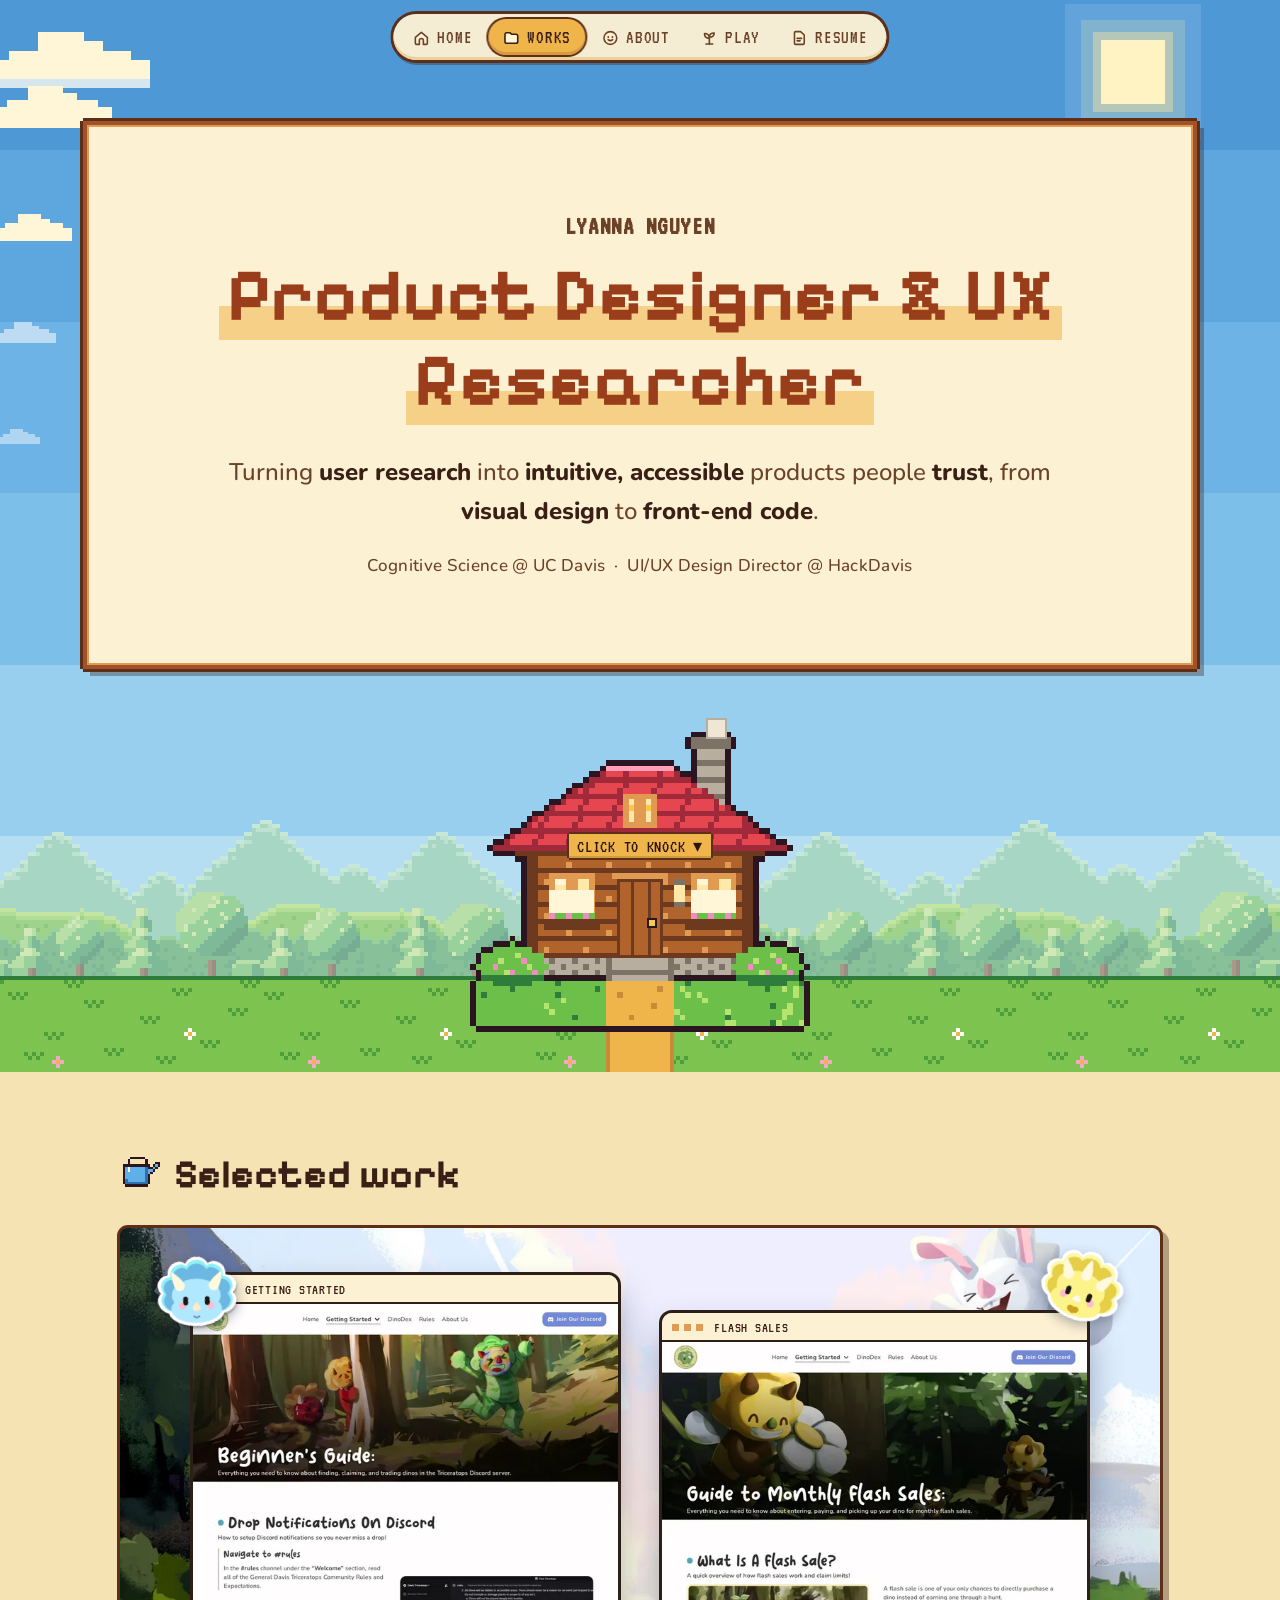
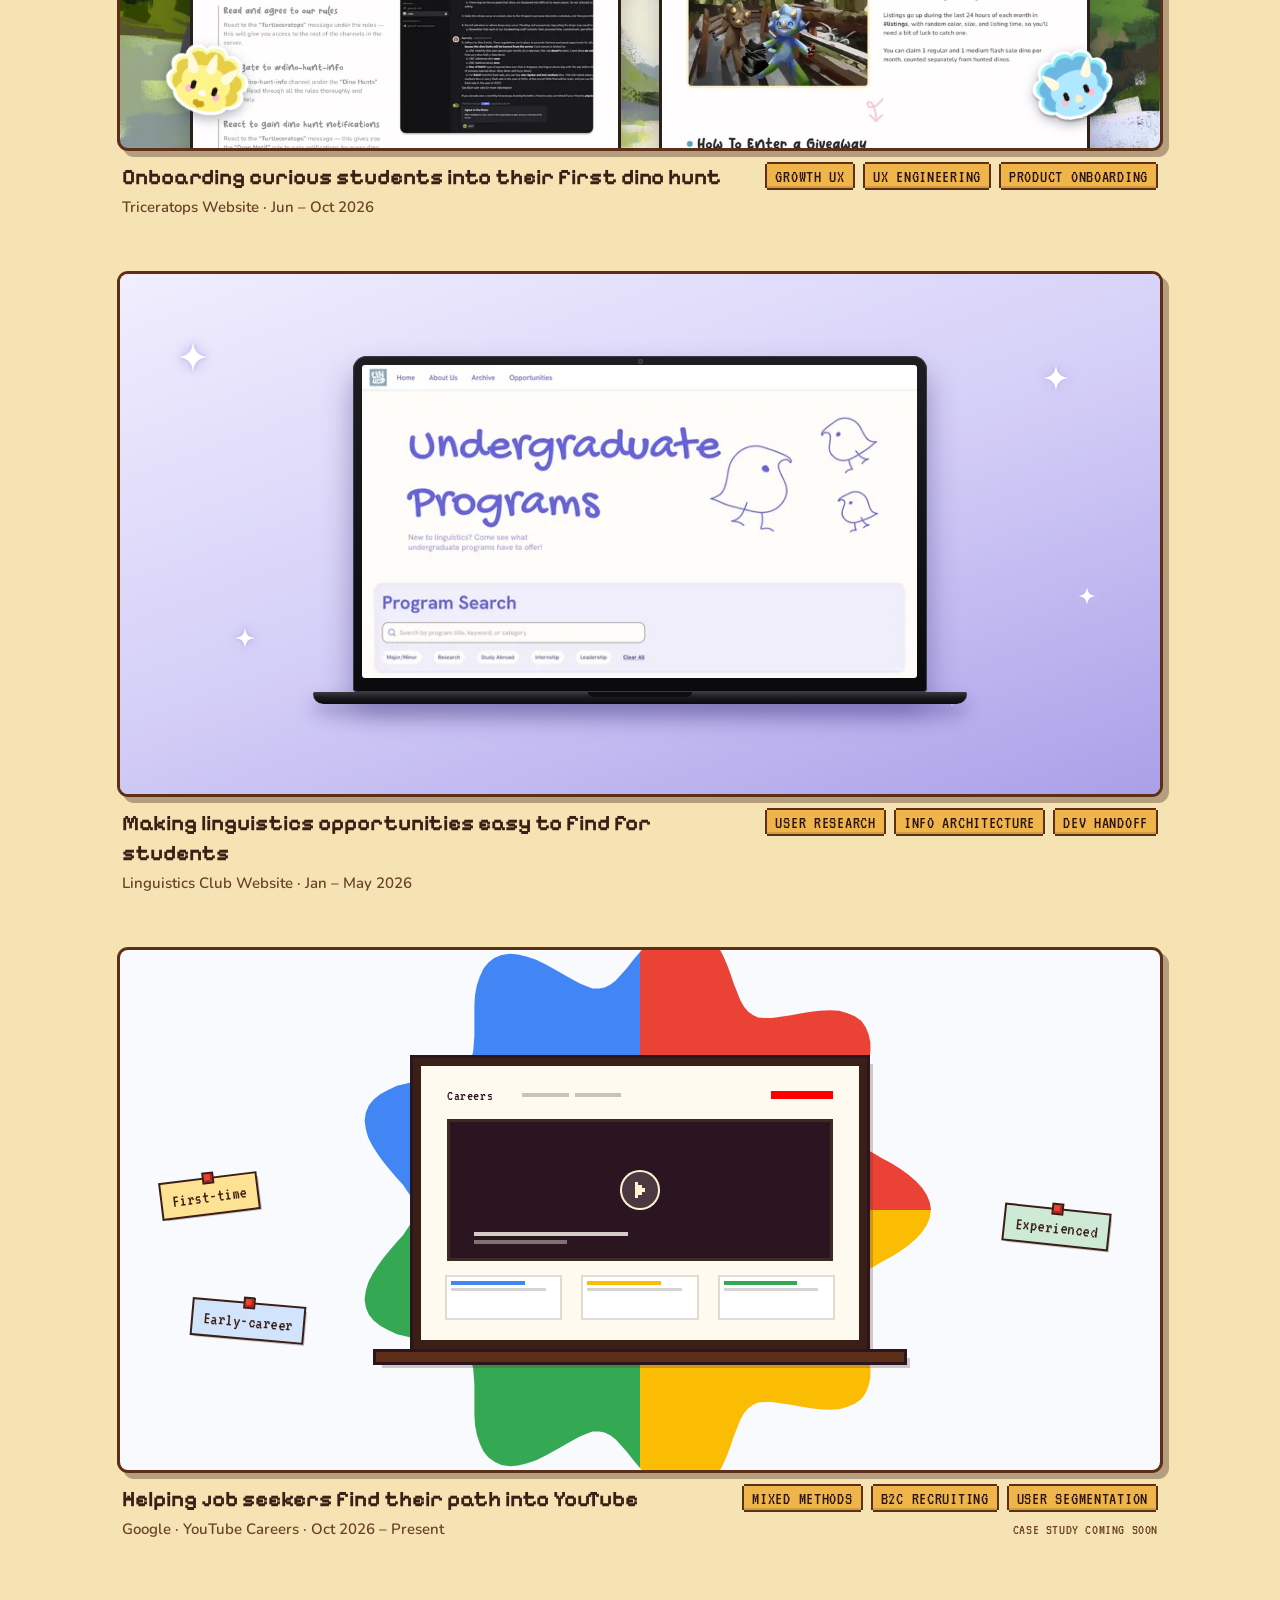
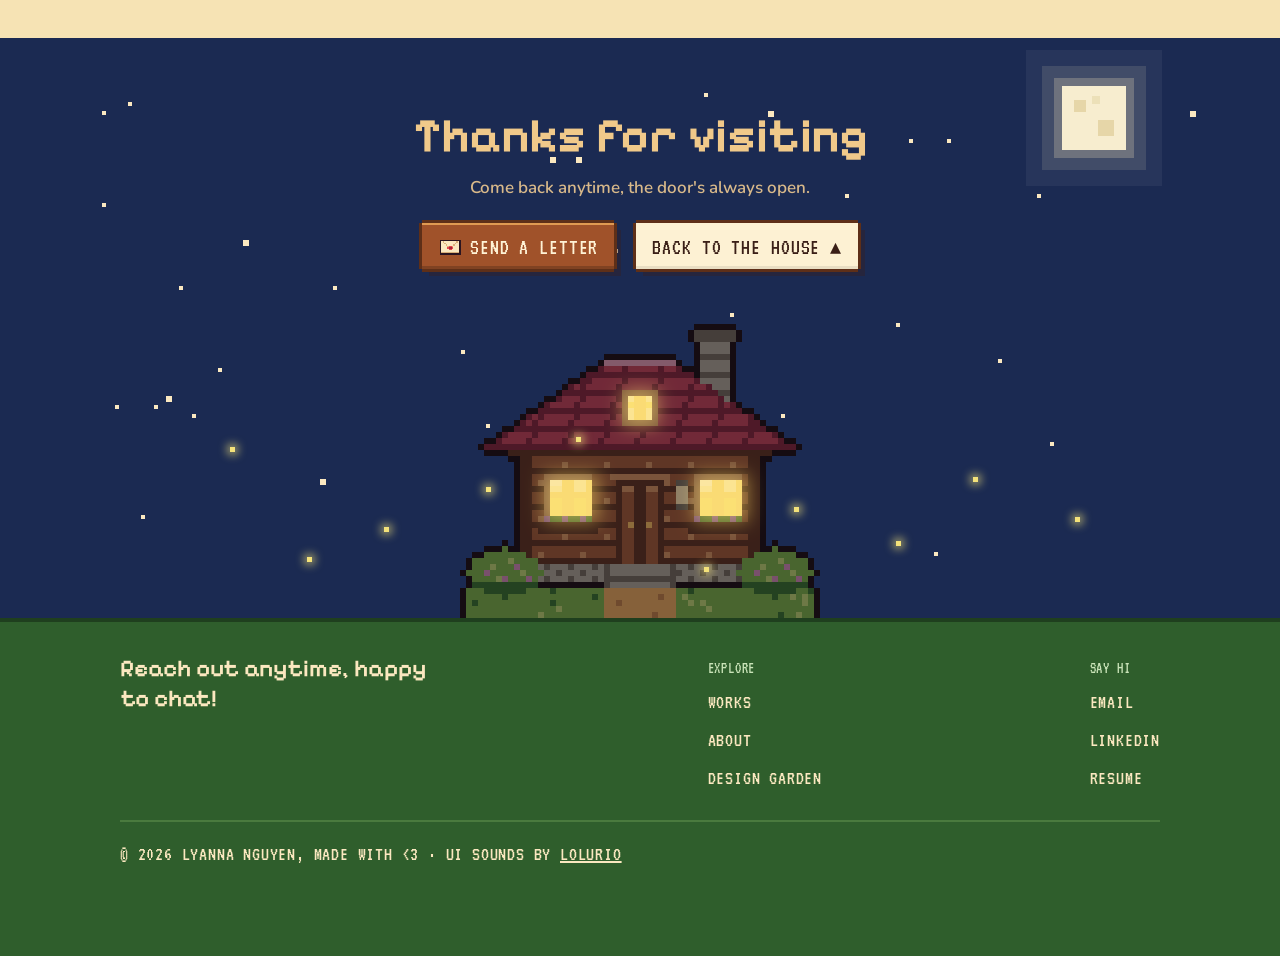
==== commit 9c618609: "Second performance pass: faster first view, lighter images, calmer animations 1. Opening animation s" ====
--- a/index.html
+++ b/index.html
@@ -6,7 +6,7 @@
 <title>Lyanna Nguyen | Product Designer &amp; UX Researcher</title>
 <meta name="description" content="Lyanna Nguyen — Product Designer &amp; UX Researcher. Cognitive Science @ UC Davis.">
 <link rel="icon" href="assets/images/chibi-head.png">
-<link rel="preconnect" href="https://fonts.googleapis.com"><link rel="preconnect" href="https://fonts.gstatic.com" crossorigin><link rel="preload" as="style" href="https://fonts.googleapis.com/css2?family=Nunito:wght@400;600;800&amp;family=Pixelify+Sans:wght@400..700&amp;family=VT323&amp;display=swap"><link href="https://fonts.googleapis.com/css2?family=Nunito:wght@400;600;800&amp;family=Pixelify+Sans:wght@400..700&amp;family=VT323&amp;display=swap" rel="stylesheet" media="print" onload="this.media='all'"><noscript><link href="https://fonts.googleapis.com/css2?family=Nunito:wght@400;600;800&amp;family=Pixelify+Sans:wght@400..700&amp;family=VT323&amp;display=swap" rel="stylesheet"></noscript>
+<link rel="preload" as="font" type="font/woff2" crossorigin href="assets/fonts/nunito-latin.woff2"><link rel="preload" as="font" type="font/woff2" crossorigin href="assets/fonts/pixelify-sans-latin.woff2"><link rel="preload" as="font" type="font/woff2" crossorigin href="assets/fonts/vt323-latin.woff2">
 <link rel="stylesheet" href="css/pixel-pals.css">
 <link rel="stylesheet" href="css/site.css">
 </head>
@@ -19,10 +19,10 @@
       <div class="ldr-scene" style="position: absolute; left: 50%; top: 50%; width: 260px; height: 260px; margin: -150px 0 0 -130px;">
         <span class="ldr-seed" style="position: absolute; left: 124px; top: 0; width: 12px; height: 14px; background: #8a5a35; box-shadow: 0 0 0 3px #5e2f18, inset -3px -3px 0 #6e3a1f; border-radius: 40%;"></span>
         <span class="ldr-can" style="position: absolute; left: 150px; top: 64px; width: 72px; height: 72px; transform-origin: 20% 80%;"><img class="px" src="assets/images/icon-watering-can.svg" alt="" width="72" height="72" style="display: block; width: 72px; height: 72px; transform: scaleX(-1);"></span>
-        <span class="ldr-drop" style="left: 152px; animation-delay: 1.8s;"></span>
-        <span class="ldr-drop" style="left: 140px; animation-delay: 1.94s;"></span>
-        <span class="ldr-drop" style="left: 160px; animation-delay: 2.09s;"></span>
-        <span class="ldr-drop" style="left: 146px; animation-delay: 2.24s;"></span>
+        <span class="ldr-drop" style="left: 152px; animation-delay: 0.99s;"></span>
+        <span class="ldr-drop" style="left: 140px; animation-delay: 1.07s;"></span>
+        <span class="ldr-drop" style="left: 160px; animation-delay: 1.15s;"></span>
+        <span class="ldr-drop" style="left: 146px; animation-delay: 1.23s;"></span>
         <span class="ldr-sprout" style="position: absolute; left: 106px; top: 128px; width: 48px; height: 48px; transform-origin: 50% 100%;"><img class="px" src="assets/images/icon-sprout.svg" alt="" width="48" height="48" style="display: block; width: 48px; height: 48px;"></span>
         <span class="ldr-bloom" style="position: absolute; left: 118px; top: 112px; width: 24px; height: 24px;"><img class="px" src="assets/images/icon-heart.svg" alt="" width="24" height="24" style="display: block; width: 24px; height: 24px;"></span>
         <div style="position: absolute; left: 50px; top: 170px; width: 160px; height: 26px; background: #8a5a35; box-shadow: 0 0 0 3px #5e2f18, inset 0 4px 0 #a8743f; border-radius: 50% 50% 8px 8px / 100% 100% 8px 8px;"></div>
@@ -70,7 +70,7 @@
       <div id="knock" style="position: relative; scroll-margin-top: 90px;">
         <div aria-hidden="true" style="position: absolute; bottom: 0; left: 40%; width: 20%; height: 96px; background: var(--gold); box-shadow: inset 4px 0 0 #c98a3a, inset -4px 0 0 #c98a3a;"></div>
         <div class="hero-house clickhouse" role="button" tabindex="0" data-action="knock" aria-label="Click to knock on the door" style="position: relative; margin-bottom: 40px; cursor: pointer;">
-          <img class="px" src="assets/images/a-pixel-farmhouse-with-a-red.svg" alt="A pixel farmhouse with a red shingle roof, glowing windows, flower boxes and a stone path" style="display: block; width: 100%; height: 100%;">
+          <img class="px" src="assets/images/a-pixel-farmhouse-with-a-red.svg" width="60" height="55" alt="A pixel farmhouse with a red shingle roof, glowing windows, flower boxes and a stone path" style="display: block; width: 100%; height: 100%;">
           <span class="glowwin" aria-hidden="true" style="left: 23.3%; top: 54.5%; width: 13.3%; height: 7.3%;"></span>
           <span class="glowwin" aria-hidden="true" style="left: 65%; top: 54.5%; width: 13.3%; height: 7.3%; animation-delay: -1s;"></span>
           <span class="smoke" aria-hidden="true" style="left: 70%; top: 0%;"></span>
@@ -135,7 +135,7 @@
       <div style="display: flex; flex-direction: column; gap: 32px;"><article class="pp-frame lift rv workcard" style="display: flex; flex-direction: column; cursor: pointer;">
         <a href="triceratops.html" class="cardlink" style="display: grid; grid-template-columns: repeat(auto-fit, minmax(300px, 1fr)); text-decoration: none; color: var(--ink);">
           <div style="position: relative; margin: 12px; min-height: 260px; border-radius: var(--radius-md); background: #cfe3f2 url(assets/images/triceratops-hero-background.webp) center / cover no-repeat; overflow: hidden; box-shadow: inset 0 0 0 2px #00000022;">
-            <div class="wc-wins"><div class="wc-win gs"><span class="wc-win-bar"><i></i><i></i><i></i><b>Getting Started</b></span><div class="wc-win-scr"><img src="assets/images/final-beginners-guide.webp" srcset="assets/images/final-beginners-guide-600.webp 600w, assets/images/final-beginners-guide-800.webp 800w, assets/images/final-beginners-guide.webp 1200w" sizes="(max-width: 760px) 45vw, 460px" alt="The Getting Started page Lyanna designed, scrolling from notification setup to claiming a first dino" loading="lazy"></div></div><div class="wc-win fs"><span class="wc-win-bar"><i></i><i></i><i></i><b>Flash Sales</b></span><div class="wc-win-scr"><img src="assets/images/final-guide-to-monthly-flash-sales.webp" srcset="assets/images/final-guide-to-monthly-flash-sales-600.webp 600w, assets/images/final-guide-to-monthly-flash-sales-800.webp 800w, assets/images/final-guide-to-monthly-flash-sales.webp 1200w" sizes="(max-width: 760px) 45vw, 460px" alt="The Flash Sales guide Lyanna designed, scrolling through entering, paying and picking up" loading="lazy"></div></div></div>
+            <div class="wc-wins"><div class="wc-win gs"><span class="wc-win-bar"><i></i><i></i><i></i><b>Getting Started</b></span><div class="wc-win-scr"><img src="assets/images/final-beginners-guide.webp" srcset="assets/images/final-beginners-guide-400.webp 400w, assets/images/final-beginners-guide-600.webp 600w, assets/images/final-beginners-guide-800.webp 800w, assets/images/final-beginners-guide.webp 1200w" sizes="(max-width: 760px) 40vw, 440px" alt="The Getting Started page Lyanna designed, scrolling from notification setup to claiming a first dino" loading="lazy"></div></div><div class="wc-win fs"><span class="wc-win-bar"><i></i><i></i><i></i><b>Flash Sales</b></span><div class="wc-win-scr"><img src="assets/images/final-guide-to-monthly-flash-sales.webp" srcset="assets/images/final-guide-to-monthly-flash-sales-400.webp 400w, assets/images/final-guide-to-monthly-flash-sales-600.webp 600w, assets/images/final-guide-to-monthly-flash-sales-800.webp 800w, assets/images/final-guide-to-monthly-flash-sales.webp 1200w" sizes="(max-width: 760px) 40vw, 440px" alt="The Flash Sales guide Lyanna designed, scrolling through entering, paying and picking up" loading="lazy"></div></div></div>
             <img class="wc-sticker" aria-hidden="true" alt="" src="assets/images/sticker-triceratops-blue.png" style="position: absolute; left: 3%; top: 4%; width: 17%; max-width: 92px; z-index: 2; transform: rotate(-14deg); filter: drop-shadow(0 4px 6px rgba(30,40,60,.35));"><img class="wc-sticker" aria-hidden="true" alt="" src="assets/images/sticker-triceratops-yellow.png" style="position: absolute; right: 3%; top: 3%; width: 17%; max-width: 92px; z-index: 2; transform: rotate(12deg); filter: drop-shadow(0 4px 6px rgba(30,40,60,.35));"><img class="wc-sticker" aria-hidden="true" alt="" src="assets/images/sticker-triceratops-yellow.png" style="position: absolute; left: 4%; bottom: 5%; width: 17%; max-width: 92px; z-index: 2; transform: rotate(10deg); filter: drop-shadow(0 4px 6px rgba(30,40,60,.35));"><img class="wc-sticker" aria-hidden="true" alt="" src="assets/images/sticker-triceratops-blue.png" style="position: absolute; right: 4%; bottom: 4%; width: 17%; max-width: 92px; z-index: 2; transform: rotate(-10deg) scaleX(-1); filter: drop-shadow(0 4px 6px rgba(30,40,60,.35));">
           </div>
           <div style="padding: 24px 28px 28px; display: flex; flex-direction: column; gap: 14px;">
@@ -152,10 +152,10 @@
         <a href="linguistics-club.html" class="cardlink" style="display: grid; grid-template-columns: repeat(auto-fit, minmax(300px, 1fr)); text-decoration: none; color: var(--ink);">
           <div class="wc-lc" style="position: relative; margin: 12px; min-height: 260px; border-radius: var(--radius-md); overflow: hidden; box-shadow: inset 0 0 0 2px #00000022;">
             <div class="lc-sky" aria-hidden="true"><span class="lc-spark" style="left:7%;top:16%;--s:30px;--d:0s;--t:3.2s"><svg viewBox="0 0 24 24"><path d="M12 0C13 8 16 11 24 12C16 13 13 16 12 24C11 16 8 13 0 12C8 11 11 8 12 0Z"/></svg></span><span class="lc-spark" style="left:12%;top:70%;--s:20px;--d:1.1s;--t:2.8s"><svg viewBox="0 0 24 24"><path d="M12 0C13 8 16 11 24 12C16 13 13 16 12 24C11 16 8 13 0 12C8 11 11 8 12 0Z"/></svg></span><span class="lc-spark" style="left:90%;top:20%;--s:26px;--d:0.6s;--t:3.8s"><svg viewBox="0 0 24 24"><path d="M12 0C13 8 16 11 24 12C16 13 13 16 12 24C11 16 8 13 0 12C8 11 11 8 12 0Z"/></svg></span><span class="lc-spark" style="left:93%;top:62%;--s:18px;--d:1.8s;--t:3.0s"><svg viewBox="0 0 24 24"><path d="M12 0C13 8 16 11 24 12C16 13 13 16 12 24C11 16 8 13 0 12C8 11 11 8 12 0Z"/></svg></span><span class="lc-spark" style="left:80%;top:82%;--s:14px;--d:0.3s;--t:2.6s"><svg viewBox="0 0 24 24"><path d="M12 0C13 8 16 11 24 12C16 13 13 16 12 24C11 16 8 13 0 12C8 11 11 8 12 0Z"/></svg></span></div>
-            <div class="wc-lc-laptop"><div class="wc-lc-lid"><span class="wc-lc-cam" aria-hidden="true"></span><span class="wc-lc-view"><img class="wc-lc-scroll" src="assets/images/final-undergraduate-programs-page.webp" srcset="assets/images/final-undergraduate-programs-page-600.webp 600w, assets/images/final-undergraduate-programs-page.webp 1100w" sizes="(max-width: 760px) 45vw, 460px" alt="The Undergraduate Programs page Lyanna designed, scrolling from program search to the program cards" loading="lazy"></span></div><div class="wc-lc-base" aria-hidden="true"><span></span></div></div>
-            <figure class="lc-mini lc-detail" aria-hidden="true"><img src="assets/images/lc-final-save-visit.webp" srcset="assets/images/lc-final-save-visit-600.webp 600w, assets/images/lc-final-save-visit.webp 1200w" sizes="(max-width: 760px) 45vw, 460px" alt="" loading="lazy"></figure>
-            <figure class="lc-mini lc-mail" aria-hidden="true"><img src="assets/images/lc-final-mailing-list.webp" alt="" loading="lazy"></figure>
-            <img class="lc-wug" aria-hidden="true" alt="" src="assets/images/wug.png" loading="lazy">
+            <div class="wc-lc-laptop"><div class="wc-lc-lid"><span class="wc-lc-cam" aria-hidden="true"></span><span class="wc-lc-view"><img class="wc-lc-scroll" src="assets/images/final-undergraduate-programs-page.webp" srcset="assets/images/final-undergraduate-programs-page-400.webp 400w, assets/images/final-undergraduate-programs-page-600.webp 600w, assets/images/final-undergraduate-programs-page.webp 1100w" sizes="(max-width: 760px) 40vw, 440px" alt="The Undergraduate Programs page Lyanna designed, scrolling from program search to the program cards" loading="lazy"></span></div><div class="wc-lc-base" aria-hidden="true"><span></span></div></div>
+            <figure class="lc-mini lc-detail" aria-hidden="true"><img src="assets/images/lc-final-save-visit.webp" srcset="assets/images/lc-final-save-visit-600.webp 600w, assets/images/lc-final-save-visit.webp 1200w" sizes="(max-width: 760px) 40vw, 440px" alt="" width="1200" height="506" loading="lazy"></figure>
+            <figure class="lc-mini lc-mail" aria-hidden="true"><img src="assets/images/lc-final-mailing-list.webp" alt="" width="1200" height="640" loading="lazy"></figure>
+            <img class="lc-wug" aria-hidden="true" alt="" src="assets/images/wug.webp" width="300" height="235" loading="lazy">
           </div>
           <div style="padding: 24px 28px 28px; display: flex; flex-direction: column; gap: 14px;">
             <h3 style="margin: 0; font-family: var(--font-display); font-size: 31px; line-height: 38px; font-weight: 700;">Making linguistics opportunities easy to find for students</h3>
@@ -207,7 +207,7 @@
         <a href="#top" class="pp-btn secondary">Back to the house ▴</a>
       </div>
       <div style="position: relative; width: 360px; max-width: 80vw; margin-top: 28px;">
-        <img class="px" src="assets/images/a-pixel-farmhouse-with-a-red.svg" alt="The farmhouse at night, windows glowing" style="display: block; width: 100%; height: auto; filter: brightness(.55) saturate(.8) hue-rotate(-10deg);">
+        <img class="px" src="assets/images/a-pixel-farmhouse-with-a-red.svg" width="60" height="55" alt="The farmhouse at night, windows glowing" style="display: block; width: 100%; height: auto; filter: brightness(.55) saturate(.8) hue-rotate(-10deg);">
         <span class="nightwin" aria-hidden="true" style="left: 25%; top: 50.9%; width: 11.6%; height: 10.9%;"></span>
         <span class="nightwin" aria-hidden="true" style="left: 66.6%; top: 50.9%; width: 11.6%; height: 10.9%; animation-delay: -1.3s;"></span>
         <span class="nightwin" aria-hidden="true" style="left: 46.6%; top: 25.4%; width: 6.6%; height: 7.2%; animation-delay: -.6s;"></span>
--- a/css/site.css
+++ b/css/site.css
@@ -1,7 +1,5 @@
 /* Design tokens */
-:root{--surface:#f6e3b4;--surface-raised:#fdf1d3;--surface-sunken:#ecd29a;--ink:#3a1f17;--ink-muted:#6b4227;--accent-text:#9a3d1a;--grass-text:#2f6b2b;--wood:#a0522a;--wood-dark:#5e2f18;--wood-light:#e09a52;--on-wood:#fff3d6;--on-fill:#2b1510;--grass:#7cc44f;--gold:#f0b54a;--sky:#7cc0ea;--flower:#f08cc0;--berry:#e5645a;--pixel-shadow:#3a1f1759;--focus:#2f6b2b;
---font-display:"Pixelify Sans","Courier New",monospace;--font-body:"Nunito",ui-rounded,system-ui,sans-serif;--font-pixel:"VT323",ui-monospace,monospace;
---space-1:4px;--space-2:8px;--space-3:12px;--space-4:16px;--space-6:24px;--space-8:32px;--space-12:48px;--space-20:80px;--radius-md:8px;--radius-pill:999px;--border-wood:4px;--border-pixel:3px}
+:root{--surface:#f6e3b4;--surface-raised:#fdf1d3;--surface-sunken:#ecd29a;--ink:#3a1f17;--ink-muted:#6b4227;--accent-text:#9a3d1a;--grass-text:#2f6b2b;--wood:#a0522a;--wood-dark:#5e2f18;--wood-light:#e09a52;--on-wood:#fff3d6;--on-fill:#2b1510;--grass:#7cc44f;--gold:#f0b54a;--sky:#7cc0ea;--flower:#f08cc0;--berry:#e5645a;--pixel-shadow:#3a1f1759;--focus:#2f6b2b;--font-display:"Pixelify Sans","Courier New",monospace;--font-body:"Nunito",ui-rounded,system-ui,sans-serif;--font-pixel:"VT323",ui-monospace,monospace;--space-1:4px;--space-2:8px;--space-3:12px;--space-4:16px;--space-6:24px;--space-8:32px;--space-12:48px;--space-20:80px;--radius-md:8px;--radius-pill:999px;--border-wood:4px;--border-pixel:3px}
 .dlg{min-height:192px;align-items:stretch}.dlg-text{min-height:0!important;overflow:hidden}.dlg-text .pp-btn{font-size:18px;line-height:18px;padding:6px 12px 8px 14px;justify-content:center}.dlg-text>div{flex-wrap:nowrap!important;gap:8px!important}@media (max-width:760px){.dlg{min-height:240px}.dlg-text>div{flex-wrap:wrap!important}}
 @media (max-width:760px){.catchgap{padding-top:96px!important}}
 @media (max-width:760px){.mailgrid{grid-template-columns:1fr!important;justify-items:start}.mailgrid .mailbtn{width:240px!important}}
@@ -52,7 +50,7 @@
 @keyframes dlgup{from{opacity:0;transform:translateY(24px)}to{opacity:1;transform:none}}.dlg-up{animation:dlgup .28s steps(4)}.dlg-stud{position:absolute;width:6px;height:6px;background:var(--gold);box-shadow:0 0 0 2px var(--wood-dark)}.dlg-next{display:inline-flex;align-items:center;gap:8px;min-height:40px;padding:0 10px;background:none;border:none;cursor:pointer;font-family:var(--font-pixel);font-size:24px;color:var(--wood-dark)}.dlg-next:hover{color:var(--accent-text)}@keyframes dlgarrow{0%,100%{transform:translateY(0)}50%{transform:translateY(4px)}}.dlg-arrow{display:inline-block;font-size:18px;animation:dlgarrow .8s steps(2) infinite}.dlg-x{position:absolute;top:-18px;right:-14px;width:36px;height:36px;padding:0;background:var(--wood);color:var(--on-wood);border:3px solid var(--wood-dark);box-shadow:0 3px 0 var(--wood-dark);font-family:var(--font-display);font-size:22px;line-height:28px;cursor:pointer}.dlg-x:hover{background:var(--accent-text)}@media (max-width:760px){.dlg-wrap{bottom:168px!important}}@media (max-width:640px){.dlg{grid-template-columns:1fr!important}.dlg-port{display:none!important}}
 @media (max-width:760px){.teaser-grid{grid-template-columns:1fr!important}.teaser-grid>div:first-child{justify-self:center!important}}
 @media (max-width:860px){.about-intro{grid-template-columns:1fr!important}.about-intro .about-photo{position:relative!important;top:0!important;max-width:420px;width:100%;justify-self:center}}
-.stall-wrap{position:relative;padding:40px 0 16px}.stall{position:relative;display:flex;flex-direction:column}.stall-awning{position:relative;z-index:2;height:74px;margin:0 -14px;background:linear-gradient(90deg,#f8ebc4 0 50%,#f0cf86 50% 100%) 0 0/128px 100% round;box-shadow:inset 0 -4px 0 #00000014,0 -4px 0 var(--wood-dark),-4px 0 0 var(--wood-dark),4px 0 0 var(--wood-dark);display:flex;align-items:flex-start;justify-content:center}.stall-awning::after{content:"";position:absolute;left:0;right:0;bottom:-22px;height:22px;background:radial-gradient(circle at 25% 0,#f8ebc4 31px,transparent 32px) 0 0/128px 22px,radial-gradient(circle at 75% 0,#f0cf86 31px,transparent 32px) 0 0/128px 22px;background-repeat:round no-repeat;filter:drop-shadow(0 3px 0 var(--wood-dark))}.stall-sign{position:relative;top:-26px;padding:8px 22px 6px;background:var(--wood);color:var(--on-wood);font-family:var(--font-display);font-weight:700;font-size:24px;line-height:28px;box-shadow:inset 0 2px 0 var(--wood-light),0 0 0 4px var(--wood-dark),6px 6px 0 4px var(--pixel-shadow);transform:rotate(-2deg)}.stall-body{position:relative;margin:0 6px;padding:40px 24px 28px;background:var(--surface-raised);box-shadow:inset 0 0 0 4px var(--wood-light),0 0 0 4px var(--wood-dark),8px 8px 0 4px var(--pixel-shadow);display:flex;flex-direction:column;gap:22px}.stall-top{display:flex;flex-wrap:wrap;align-items:center;justify-content:space-between;gap:10px}.stall-count{display:inline-flex;align-items:center;gap:8px;padding:4px 12px 2px;background:var(--surface-sunken);box-shadow:0 0 0 3px var(--wood);font-family:var(--font-pixel);font-size:20px;text-transform:uppercase}.stall-row{display:flex;flex-direction:column;gap:10px}.stall-rowtag{align-self:flex-start;display:inline-flex;align-items:center;gap:6px;padding:2px 10px 0;background:var(--gold);box-shadow:0 0 0 2px var(--wood-dark);font-family:var(--font-pixel);font-size:18px;text-transform:uppercase}.stall-marquee{overflow:hidden;margin:0 -24px;padding:10px 0 4px;-webkit-mask-image:linear-gradient(90deg,transparent,#000 4%,#000 96%,transparent);mask-image:linear-gradient(90deg,transparent,#000 4%,#000 96%,transparent)}.stall-track{display:flex;gap:28px;width:max-content;padding-left:24px;animation:stallscroll 46s linear infinite}.stall-track.rev{animation-direction:reverse}.stall-track:has(.stall-item:hover),.stall-marquee:focus-within .stall-track{animation-play-state:paused}@keyframes stallscroll{from{transform:translateX(0)}to{transform:translateX(calc(-50% - 14px))}}@media (prefers-reduced-motion:reduce){.stall-track{animation:none}.stall-marquee{overflow-x:auto}}.stall-shelf{display:block;height:18px;margin:-30px -24px 0;background:linear-gradient(#b7834f 0 50%,#8a5a35 50%);box-shadow:0 4px 0 #6e3a1f33}.stall-item{flex:none;width:250px;display:flex;flex-direction:column;align-items:center;gap:0;text-decoration:none;color:var(--ink);outline:none}.stall-photo{position:relative;z-index:1;width:100%;aspect-ratio:4/5;border-radius:var(--radius-md);box-shadow:0 0 0 3px var(--wood-dark);display:flex;align-items:center;justify-content:center;text-align:center;padding:6px;font-family:var(--font-pixel);font-size:14px;line-height:14px;text-transform:uppercase;color:var(--ink-muted);transition:transform .2s steps(3)}.stall-plank{display:block;width:calc(100% + 28px);height:16px;margin-top:-4px;background:linear-gradient(#b7834f 0 50%,#8a5a35 50%);box-shadow:0 4px 0 #6e3a1f33}.stall-cap{margin-top:12px;font-size:15px;line-height:22px;font-weight:600;font-style:italic;text-align:center;color:var(--ink)}.stall-tag{margin-top:8px;max-width:100%;padding:3px 12px;background:#f8ebc4;border-radius:999px;box-shadow:0 0 0 2px var(--wood);font-size:13px;line-height:16px;font-weight:800;text-align:center;white-space:nowrap;overflow:hidden;text-overflow:ellipsis}.stall-item:hover .stall-photo,.stall-item:focus-visible .stall-photo{transform:translateY(-6px)}.stall-item:focus-visible .stall-photo{box-shadow:0 0 0 3px var(--wood-dark),0 0 0 6px var(--focus)}.splat{position:absolute;right:-40px;bottom:0;width:290px;height:250px;z-index:3}.splat-blob{position:absolute;inset:0;overflow:hidden;border-radius:58% 42% 55% 45% / 48% 56% 44% 52%;box-shadow:0 0 0 4px var(--wood-dark),6px 6px 0 4px var(--pixel-shadow)}.splat-dot{position:absolute;border-radius:50%;background:#7cc0ea;box-shadow:0 0 0 3px var(--wood-dark)}.splat-sky{position:absolute;left:0;right:0;top:0;height:46%;background:linear-gradient(#bfe4f7,#e3f3fb)}.splat-water{position:absolute;left:0;right:0;bottom:0;height:54%;background:#7cc0ea;background-image:radial-gradient(ellipse 14px 2px at 50% 50%,#b9e2f7 95%,transparent 100%);background-size:60px 26px}.splat-dock{position:absolute;left:-4%;bottom:34%;width:58%;height:20px;background:repeating-linear-gradient(90deg,var(--wood) 0 22px,var(--wood-dark) 22px 25px);box-shadow:inset 0 3px 0 var(--wood-light)}.splat-post{position:absolute;bottom:8%;width:10px;height:26%;background:var(--wood-dark)}.splat-ripple{position:absolute;left:72%;bottom:30%;width:26px;height:8px;margin-left:-13px;border:2px solid #e3f3fb;border-radius:50%;animation:ripple 2.4s ease-out infinite}@keyframes ripple{0%{transform:scale(.4);opacity:1}100%{transform:scale(2.2);opacity:0}}.keeper{position:absolute;right:18px;top:-176px;width:176px;height:180px;z-index:3}.keeper-girl{position:absolute;left:0;bottom:6px;width:176px}.keeper-shadow{display:none;position:absolute;left:30px;bottom:0;width:116px;height:14px;border-radius:50%;background:#3a1f1733}.keeper-rod{position:absolute;left:120px;bottom:62px}.keeper-bob{animation:bobsway 2.2s ease-in-out infinite;transform-box:fill-box;transform-origin:50% 0}@keyframes bobsway{0%,100%{transform:translateY(0)}50%{transform:translateY(2px)}}.stall-modal{display:none;position:fixed;inset:0;z-index:60;align-items:center;justify-content:center;padding:20px}.stall-modal:target{display:flex}.stall-scrim{position:absolute;inset:0;background:#2b151099}.stall-card{position:relative;width:min(520px,100%);animation:dlgup .28s steps(4)}@media (max-width:900px){.stall-item{width:200px}.keeper{display:none}}
+.stall-wrap{position:relative;padding:40px 0 16px}.stall{position:relative;display:flex;flex-direction:column}.stall-awning{position:relative;z-index:2;margin:0 -14px;display:flex;align-items:flex-start;justify-content:center}.stall-awning::after{content:"";position:absolute;left:0;right:0}.stall-sign{position:relative;color:var(--on-wood);font-weight:700;font-size:24px;line-height:28px}.stall-body{position:relative;margin:0 6px;padding:40px 24px 28px;background:var(--surface-raised);box-shadow:inset 0 0 0 4px var(--wood-light),0 0 0 4px var(--wood-dark),8px 8px 0 4px var(--pixel-shadow);display:flex;flex-direction:column;gap:22px}.stall-top{display:flex;flex-wrap:wrap;align-items:center;justify-content:space-between;gap:10px}.stall-count{display:inline-flex;align-items:center;gap:8px;padding:4px 12px 2px;background:var(--surface-sunken);box-shadow:0 0 0 3px var(--wood);font-family:var(--font-pixel);font-size:20px;text-transform:uppercase}.stall-row{display:flex;flex-direction:column;gap:10px}.stall-rowtag{align-self:flex-start;display:inline-flex;align-items:center;gap:6px;padding:2px 10px 0;background:var(--gold);box-shadow:0 0 0 2px var(--wood-dark);font-family:var(--font-pixel);font-size:18px;text-transform:uppercase}.stall-marquee{overflow:hidden;padding:10px 0 4px}.stall-track{display:flex;gap:28px;width:max-content;animation:stallscroll 46s linear infinite}.stall-track.rev{animation-direction:reverse}.stall-track:has(.stall-item:hover),.stall-marquee:focus-within .stall-track{animation-play-state:paused}@keyframes stallscroll{from{transform:translateX(0)}to{transform:translateX(calc(-50% - 14px))}}@media (prefers-reduced-motion:reduce){.stall-track{animation:none}.stall-marquee{overflow-x:auto}}.stall-shelf{display:block;height:18px;margin:-30px -24px 0;background:linear-gradient(#b7834f 0 50%,#8a5a35 50%);box-shadow:0 4px 0 #6e3a1f33}.stall-item{flex:none;width:250px;display:flex;flex-direction:column;align-items:center;gap:0;text-decoration:none;color:var(--ink);outline:none}.stall-photo{position:relative;z-index:1;width:100%;aspect-ratio:4/5;border-radius:var(--radius-md);box-shadow:0 0 0 3px var(--wood-dark);display:flex;align-items:center;justify-content:center;text-align:center;padding:6px;font-family:var(--font-pixel);font-size:14px;line-height:14px;text-transform:uppercase;color:var(--ink-muted);transition:transform .2s steps(3)}.stall-plank{display:block;width:calc(100% + 28px);height:16px;margin-top:-4px;background:linear-gradient(#b7834f 0 50%,#8a5a35 50%);box-shadow:0 4px 0 #6e3a1f33}.stall-cap{margin-top:12px;font-size:15px;line-height:22px;font-weight:600;font-style:italic;text-align:center;color:var(--ink)}.stall-tag{margin-top:8px;max-width:100%;padding:3px 12px;background:#f8ebc4;border-radius:999px;box-shadow:0 0 0 2px var(--wood);font-size:13px;line-height:16px;font-weight:800;text-align:center;white-space:nowrap;overflow:hidden;text-overflow:ellipsis}.stall-item:hover .stall-photo,.stall-item:focus-visible .stall-photo{transform:translateY(-6px)}.stall-item:focus-visible .stall-photo{box-shadow:0 0 0 3px var(--wood-dark),0 0 0 6px var(--focus)}.splat{position:absolute;right:-40px;bottom:0;width:290px;height:250px;z-index:3}.splat-blob{position:absolute;inset:0;overflow:hidden;border-radius:58% 42% 55% 45% / 48% 56% 44% 52%;box-shadow:0 0 0 4px var(--wood-dark),6px 6px 0 4px var(--pixel-shadow)}.splat-dot{position:absolute;border-radius:50%;background:#7cc0ea;box-shadow:0 0 0 3px var(--wood-dark)}.splat-sky{position:absolute;left:0;right:0;top:0;height:46%;background:linear-gradient(#bfe4f7,#e3f3fb)}.splat-water{position:absolute;left:0;right:0;bottom:0;height:54%;background:#7cc0ea;background-image:radial-gradient(ellipse 14px 2px at 50% 50%,#b9e2f7 95%,transparent 100%);background-size:60px 26px}.splat-dock{position:absolute;left:-4%;bottom:34%;width:58%;height:20px;background:repeating-linear-gradient(90deg,var(--wood) 0 22px,var(--wood-dark) 22px 25px);box-shadow:inset 0 3px 0 var(--wood-light)}.splat-post{position:absolute;bottom:8%;width:10px;height:26%;background:var(--wood-dark)}.splat-ripple{position:absolute;left:72%;bottom:30%;width:26px;height:8px;margin-left:-13px;border:2px solid #e3f3fb;border-radius:50%;animation:ripple 2.4s ease-out infinite}@keyframes ripple{0%{transform:scale(.4);opacity:1}100%{transform:scale(2.2);opacity:0}}.keeper{position:absolute;right:18px;top:-176px;width:176px;height:180px;z-index:3}.keeper-girl{position:absolute;left:0;bottom:6px;width:176px}.keeper-shadow{display:none;position:absolute;left:30px;bottom:0;width:116px;height:14px;border-radius:50%;background:#3a1f1733}.keeper-rod{position:absolute;left:120px;bottom:62px}.keeper-bob{animation:bobsway 2.2s ease-in-out infinite;transform-box:fill-box;transform-origin:50% 0}@keyframes bobsway{0%,100%{transform:translateY(0)}50%{transform:translateY(2px)}}.stall-modal{display:none;position:fixed;inset:0;z-index:60;align-items:center;justify-content:center;padding:20px}.stall-modal:target{display:flex}.stall-scrim{position:absolute;inset:0;background:#2b151099}.stall-card{position:relative;width:min(520px,100%);animation:dlgup .28s steps(4)}@media (max-width:900px){.stall-item{width:200px}.keeper{display:none}}
 #top .rv,#work .rv{opacity:1!important;animation:none!important;transform:none!important}
 @media (max-width:760px){.hero-grid{grid-template-columns:1fr!important}}
 .clickhouse{transition:transform .15s steps(2),filter .15s steps(2);outline:none}.clickhouse:hover{transform:translateY(-3px);filter:brightness(1.05)}.clickhouse:focus-visible{box-shadow:0 0 0 4px var(--gold)}.scrolldown{display:inline-flex;align-items:center;justify-content:center;width:48px;height:48px;margin-top:8px;border-radius:50%;background:var(--surface-raised);box-shadow:0 0 0 3px var(--wood-dark),3px 3px 0 3px var(--pixel-shadow);color:var(--wood-dark);font-size:18px;line-height:18px;text-decoration:none;transition:transform .15s steps(2)}.scrolldown:hover{transform:translateY(2px);background:var(--gold)}
@@ -135,7 +133,7 @@
 @keyframes bobber{0%,100%{transform:translateY(0)}50%{transform:translateY(3px)}}
 @keyframes fishjump{0%,78%{opacity:0;transform:translate(0,30px) rotate(-60deg)}82%{opacity:1;transform:translate(14px,-24px) rotate(-20deg)}88%{opacity:1;transform:translate(34px,-36px) rotate(20deg)}94%{opacity:1;transform:translate(52px,0) rotate(70deg)}97%,100%{opacity:0;transform:translate(56px,24px) rotate(80deg)}}
 @keyframes lily{0%,100%{transform:translateY(0)}50%{transform:translateY(2px)}}
-.ripple{position:absolute;width:40px;height:12px;border-radius:50%;box-shadow:0 0 0 2px #fff6d8;animation:ripple 2.4s steps(6) infinite}
+.ripple{position:absolute;width:40px;animation:ripple 2.4s steps(6) infinite}
 .bobber{position:absolute;animation:bobber 1.2s steps(2) infinite}
 .bobber-idle{animation:bobber 1.2s steps(2) infinite}
 .fishjump{position:absolute;animation:fishjump 7s steps(24) infinite}
@@ -189,7 +187,7 @@
 .wc-lc .lc-spark svg{display:block;width:100%;height:100%;fill:#fff;filter:drop-shadow(0 0 6px #fff) drop-shadow(0 0 2px #8f84e0)}
 @keyframes lcTwinkle{0%,100%{transform:scale(.55) rotate(0);opacity:.35}50%{transform:scale(1) rotate(45deg);opacity:1}}
 .wc-lc{display:flex;align-items:center;justify-content:center;padding:26px 26px 34px}
-.wc-lc-laptop{position:relative;z-index:1;width:82%;display:flex;flex-direction:column;align-items:center}
+.wc-lc-laptop{position:relative;z-index:1;display:flex;flex-direction:column;align-items:center}
 .wc-lc-lid{position:relative;width:100%;padding:9px 9px 14px;box-sizing:border-box;border-radius:14px 14px 4px 4px;background:linear-gradient(180deg,#1d1d22,#0b0b0e);box-shadow:inset 0 0 0 1px #3a3a42,0 18px 30px rgba(40,30,110,.4)}
 .wc-lc-cam{position:absolute;top:3px;left:50%;width:5px;height:5px;margin-left:-2.5px;border-radius:50%;background:#2c2c34;box-shadow:inset 0 0 0 1px #45454f}
 .wc-lc-lid img{display:block;width:100%;height:auto;aspect-ratio:1100/620;object-fit:cover;object-position:top;border-radius:3px}
@@ -243,12 +241,12 @@
 .yt-nav b{font-weight:400;letter-spacing:.04em}.yt-logo svg{display:block;width:20px;height:14px}
 .yt-nav i{height:4px;width:12%;background:#2b152040;margin-left:6%}.yt-nav i+i{margin-left:0}.yt-nav i.r{margin-left:auto;width:16%;height:8px;background:#ff0000}
 .yt-hero{flex:1;position:relative;background:#2b1520;display:grid;place-items:center;box-shadow:inset 0 0 0 3px #3e2a22}
-.yt-play svg{display:block;width:40px;height:28px;transition:scale .2s steps(2)}
+.yt-play svg{display:block;transition:scale .2s steps(2)}
 .workcard:hover .yt-play svg{scale:1.18}
 .yt-cap{position:absolute;left:7%;bottom:12%;width:40%;display:flex;flex-direction:column;gap:4px}.yt-cap i{height:4px;background:#fffaf0cc}.yt-cap i+i{width:60%;background:#fffaf066}
 .yt-roles{display:grid;grid-template-columns:repeat(3,1fr);gap:6%;height:18%}
 .yt-roles span{background:#fff;box-shadow:0 0 0 2px #2b152022;display:flex;flex-direction:column;gap:3px;padding:4px}
-.yt-roles em{height:4px;width:70%;background:#ff0000}.yt-roles em{background:#4285f4!important}.yt-roles span:nth-child(2) em{background:#fbbc04!important}.yt-roles span:nth-child(3) em{background:#34a853!important}
+.yt-roles em{height:4px;width:70%}.yt-roles em{background:#4285f4!important}.yt-roles span:nth-child(2) em{background:#fbbc04!important}.yt-roles span:nth-child(3) em{background:#34a853!important}
 .yt-roles i{height:3px;width:90%;background:#2b152030}
 .yt-base{width:116%;height:10px;background:#5e2f18;box-shadow:0 0 0 3px #2b1520,6px 6px 0 #5e2f1840}
 .yt-note{position:absolute;z-index:2;padding:9px 10px 7px;background:var(--c);rotate:var(--r);font-family:var(--font-pixel);font-size:18px;line-height:18px;color:#3a1f17;letter-spacing:.03em;white-space:nowrap;box-shadow:0 0 0 2px #3a1f17,3px 3px 0 #3a1f1740;transition:translate .2s steps(2) var(--d,0s)}
@@ -257,14 +255,13 @@
 @media (max-width:520px){.yt-note{font-size:12px;line-height:12px;padding:5px 6px 3px;box-shadow:0 0 0 2px #3a1f17,2px 2px 0 #3a1f1740}.yt-note:before{width:6px;height:6px;margin-left:-3px;top:-4px}.yt-laptop{width:70%}}
 @media (prefers-reduced-motion:reduce){.yt-note,.yt-play svg{transition:none}}
 
-
 /* Works cards: the Linguistics laptop is the same width as the Google laptop */
 .wc-lc-laptop{width:64%}
 @media (max-width:520px){.wc-lc-laptop{width:72%}}
 
 /* About: Lyanna's Catches awning redrawn as pixel art (shaded stripes, stepped flaps, a notched plank sign) */
 .stall-awning{height:72px;background:url("data:image/svg+xml,%3Csvg xmlns='http://www.w3.org/2000/svg' viewBox='0 0 32 18' width='32' height='18' shape-rendering='crispEdges'%3E%3Crect x='0' y='0' width='16' height='18' fill='%23f8ebc4'/%3E%3Crect x='0' y='0' width='16' height='1' fill='%23fff7e0'/%3E%3Crect x='1' y='1' width='2' height='13' fill='%23fff7e0'/%3E%3Crect x='14' y='1' width='2' height='17' fill='%23ead7a8'/%3E%3Crect x='0' y='13' width='16' height='5' fill='%23ead7a8'/%3E%3Crect x='0' y='17' width='16' height='1' fill='%23dcc48e'/%3E%3Crect x='16' y='0' width='16' height='18' fill='%23f0cf86'/%3E%3Crect x='16' y='0' width='16' height='1' fill='%23f9e2ad'/%3E%3Crect x='17' y='1' width='2' height='13' fill='%23f9e2ad'/%3E%3Crect x='30' y='1' width='2' height='17' fill='%23ddb565'/%3E%3Crect x='16' y='13' width='16' height='5' fill='%23ddb565'/%3E%3Crect x='16' y='17' width='16' height='1' fill='%23c99e4e'/%3E%3C/svg%3E") center top/128px 72px repeat-x;image-rendering:pixelated;box-shadow:0 -4px 0 var(--wood-dark),-4px 0 0 var(--wood-dark),4px 0 0 var(--wood-dark)}
-.stall-awning::after{bottom:-24px;height:24px;background:url("data:image/svg+xml,%3Csvg xmlns='http://www.w3.org/2000/svg' viewBox='0 0 32 6' width='32' height='6' shape-rendering='crispEdges'%3E%3Crect x='0' y='0' width='16' height='1' fill='%23f8ebc4'/%3E%3Crect x='0' y='1' width='16' height='1' fill='%23f8ebc4'/%3E%3Crect x='1' y='2' width='14' height='1' fill='%23f8ebc4'/%3E%3Crect x='2' y='3' width='12' height='1' fill='%23ead7a8'/%3E%3Crect x='4' y='4' width='8' height='1' fill='%23ead7a8'/%3E%3Crect x='0' y='0' width='16' height='1' fill='%23ead7a8'/%3E%3Crect x='0' y='2' width='1' height='1' fill='%235e2f18'/%3E%3Crect x='15' y='2' width='1' height='1' fill='%235e2f18'/%3E%3Crect x='1' y='3' width='1' height='1' fill='%235e2f18'/%3E%3Crect x='14' y='3' width='1' height='1' fill='%235e2f18'/%3E%3Crect x='2' y='4' width='2' height='1' fill='%235e2f18'/%3E%3Crect x='12' y='4' width='2' height='1' fill='%235e2f18'/%3E%3Crect x='4' y='5' width='8' height='1' fill='%235e2f18'/%3E%3Crect x='5' y='4' width='6' height='1' fill='%23dcc48e'/%3E%3Crect x='16' y='0' width='16' height='1' fill='%23f0cf86'/%3E%3Crect x='16' y='1' width='16' height='1' fill='%23f0cf86'/%3E%3Crect x='17' y='2' width='14' height='1' fill='%23f0cf86'/%3E%3Crect x='18' y='3' width='12' height='1' fill='%23ddb565'/%3E%3Crect x='20' y='4' width='8' height='1' fill='%23ddb565'/%3E%3Crect x='16' y='0' width='16' height='1' fill='%23ddb565'/%3E%3Crect x='16' y='2' width='1' height='1' fill='%235e2f18'/%3E%3Crect x='31' y='2' width='1' height='1' fill='%235e2f18'/%3E%3Crect x='17' y='3' width='1' height='1' fill='%235e2f18'/%3E%3Crect x='30' y='3' width='1' height='1' fill='%235e2f18'/%3E%3Crect x='18' y='4' width='2' height='1' fill='%235e2f18'/%3E%3Crect x='28' y='4' width='2' height='1' fill='%235e2f18'/%3E%3Crect x='20' y='5' width='8' height='1' fill='%235e2f18'/%3E%3Crect x='21' y='4' width='6' height='1' fill='%23c99e4e'/%3E%3C/svg%3E") center top/128px 24px repeat-x;background-repeat:repeat-x;image-rendering:pixelated;filter:none}
+.stall-awning::after{bottom:-24px;height:24px;background:url("data:image/svg+xml,%3Csvg xmlns='http://www.w3.org/2000/svg' viewBox='0 0 32 6' width='32' height='6' shape-rendering='crispEdges'%3E%3Crect x='0' y='0' width='16' height='1' fill='%23f8ebc4'/%3E%3Crect x='0' y='1' width='16' height='1' fill='%23f8ebc4'/%3E%3Crect x='1' y='2' width='14' height='1' fill='%23f8ebc4'/%3E%3Crect x='2' y='3' width='12' height='1' fill='%23ead7a8'/%3E%3Crect x='4' y='4' width='8' height='1' fill='%23ead7a8'/%3E%3Crect x='0' y='0' width='16' height='1' fill='%23ead7a8'/%3E%3Crect x='0' y='2' width='1' height='1' fill='%235e2f18'/%3E%3Crect x='15' y='2' width='1' height='1' fill='%235e2f18'/%3E%3Crect x='1' y='3' width='1' height='1' fill='%235e2f18'/%3E%3Crect x='14' y='3' width='1' height='1' fill='%235e2f18'/%3E%3Crect x='2' y='4' width='2' height='1' fill='%235e2f18'/%3E%3Crect x='12' y='4' width='2' height='1' fill='%235e2f18'/%3E%3Crect x='4' y='5' width='8' height='1' fill='%235e2f18'/%3E%3Crect x='5' y='4' width='6' height='1' fill='%23dcc48e'/%3E%3Crect x='16' y='0' width='16' height='1' fill='%23f0cf86'/%3E%3Crect x='16' y='1' width='16' height='1' fill='%23f0cf86'/%3E%3Crect x='17' y='2' width='14' height='1' fill='%23f0cf86'/%3E%3Crect x='18' y='3' width='12' height='1' fill='%23ddb565'/%3E%3Crect x='20' y='4' width='8' height='1' fill='%23ddb565'/%3E%3Crect x='16' y='0' width='16' height='1' fill='%23ddb565'/%3E%3Crect x='16' y='2' width='1' height='1' fill='%235e2f18'/%3E%3Crect x='31' y='2' width='1' height='1' fill='%235e2f18'/%3E%3Crect x='17' y='3' width='1' height='1' fill='%235e2f18'/%3E%3Crect x='30' y='3' width='1' height='1' fill='%235e2f18'/%3E%3Crect x='18' y='4' width='2' height='1' fill='%235e2f18'/%3E%3Crect x='28' y='4' width='2' height='1' fill='%235e2f18'/%3E%3Crect x='20' y='5' width='8' height='1' fill='%235e2f18'/%3E%3Crect x='21' y='4' width='6' height='1' fill='%23c99e4e'/%3E%3C/svg%3E") center top/128px 24px repeat-x;image-rendering:pixelated;filter:none}
 .stall-sign{top:-30px;transform:none;padding:6px 26px 4px;background:none;border:16px solid transparent;border-image:url("data:image/svg+xml,%3Csvg xmlns='http://www.w3.org/2000/svg' viewBox='0 0 8 8' width='8' height='8' shape-rendering='crispEdges'%3E%3Crect x='1' y='0' width='6' height='1' fill='%235e2f18'/%3E%3Crect x='0' y='1' width='1' height='6' fill='%235e2f18'/%3E%3Crect x='7' y='1' width='1' height='6' fill='%235e2f18'/%3E%3Crect x='1' y='7' width='6' height='1' fill='%235e2f18'/%3E%3Crect x='1' y='1' width='6' height='6' fill='%23a0522a'/%3E%3Crect x='1' y='1' width='6' height='1' fill='%23c8743c'/%3E%3Crect x='1' y='6' width='6' height='1' fill='%237a3d1f'/%3E%3C/svg%3E") 3 fill/16px/0 stretch;image-rendering:pixelated;box-shadow:none;filter:drop-shadow(4px 4px 0 var(--pixel-shadow));margin:-16px;font-family:var(--font-display);text-shadow:2px 2px 0 #5e2f18;letter-spacing:.02em}
 .stall-sign::before,.stall-sign::after{content:"";position:absolute;top:50%;width:6px;height:6px;margin-top:-3px;background:#e8c27a;box-shadow:0 0 0 2px #5e2f18}
 .stall-sign::before{left:-6px}.stall-sign::after{right:-6px}
@@ -282,25 +279,23 @@
 .yt-play svg{width:22px;height:22px}
 
 /* Floating pill navbar (tools/navbar.py): status pill, centre nav pill, email pill */
-.sitenav{position:sticky;top:0;z-index:30;padding:14px 20px 0;background:transparent;pointer-events:none}
-.sitenav{margin-bottom:-70px}
+.sitenav{top:0;z-index:30;background:transparent;pointer-events:none}
+
 #top .hero-grid{padding-top:118px!important}
 .sitenav-row{max-width:1200px;margin:0 auto;display:grid;grid-template-columns:1fr auto 1fr;align-items:center;gap:16px}
-.nav-pill{pointer-events:auto;display:inline-flex;align-items:center;gap:8px;background:var(--surface-raised);color:var(--ink);
-  box-shadow:0 -3px 0 0 var(--wood-dark),0 3px 0 0 var(--wood-dark),-3px 0 0 0 var(--wood-dark),3px 0 0 0 var(--wood-dark),5px 6px 0 0 var(--pixel-shadow),inset 0 -3px 0 0 var(--surface-sunken)}
+.nav-pill{pointer-events:auto;display:inline-flex;align-items:center;gap:8px;background:var(--surface-raised);color:var(--ink);box-shadow:0 -3px 0 0 var(--wood-dark),0 3px 0 0 var(--wood-dark),-3px 0 0 0 var(--wood-dark),3px 0 0 0 var(--wood-dark),5px 6px 0 0 var(--pixel-shadow),inset 0 -3px 0 0 var(--surface-sunken)}
 .nav-status{justify-self:start;padding:7px 14px 8px 12px;font-size:14px;line-height:18px;font-weight:700}
 .nav-dot{width:10px;height:10px;background:#4fbf6a;box-shadow:0 0 0 2px #2f7d3a;animation:navblink 2.4s steps(1) infinite}
 @keyframes navblink{50%{background:#9ee6a9}}
-.sitenav .topnav{justify-self:center;gap:4px!important;padding:5px 5px 6px;white-space:nowrap;font-family:var(--font-pixel);font-size:20px!important;line-height:20px;letter-spacing:.04em;text-transform:uppercase}
+.sitenav .topnav{justify-self:center}
 .nav-logo{display:flex;align-items:center;gap:8px;margin-right:6px;text-decoration:none;color:var(--ink)}
 .nav-logo-ic{display:grid;place-items:center;width:40px;height:40px;background:var(--wood-dark);box-shadow:inset 0 -3px 0 #3a1f17,inset 0 2px 0 #8a4a2a}
 .nav-logo-ic img{width:32px;height:24px;image-rendering:pixelated}
 .nav-name{display:none;font-family:var(--font-display);font-size:20px;font-weight:700;text-transform:none;letter-spacing:0}
-.sitenav .topnav .navlinks{display:block;padding:10px 10px!important;text-decoration:none;color:var(--ink)}
+
 .sitenav .topnav .navlinks:hover{color:var(--accent-text)}
 .sitenav .navlinks[aria-current="page"]{color:var(--accent-text);text-decoration:underline;text-underline-offset:5px;text-decoration-thickness:3px}
-.nav-cta{display:inline-flex;align-items:center;min-height:40px;margin-left:6px;padding:0 16px;background:var(--wood-dark);color:#fdf1d3;text-decoration:none;
-  box-shadow:inset 0 -3px 0 #3a1f17,inset 0 2px 0 #8a4a2a;transition:transform .1s steps(2)}
+.nav-cta{display:inline-flex;align-items:center;min-height:40px;margin-left:6px;padding:0 16px;background:var(--wood-dark);color:#fdf1d3;text-decoration:none;box-shadow:inset 0 -3px 0 #3a1f17,inset 0 2px 0 #8a4a2a;transition:transform .1s steps(2)}
 .nav-cta:hover{background:var(--wood);color:#fff}
 .nav-cta:active{transform:translateY(2px)}
 .nav-email{justify-self:end;border:0;padding:7px 14px 8px 12px;font:700 14px/18px var(--font-body);cursor:pointer}
@@ -310,8 +305,7 @@
 .nav-pill:focus-visible,.nav-cta:focus-visible,.nav-logo:focus-visible,.sitenav .navlinks:focus-visible{outline:3px solid var(--focus);outline-offset:3px}
 /* the old header's burger + panel, restyled for the pill */
 .sitenav .navburger{margin-left:6px}
-.sitenav .navpanel{pointer-events:auto;position:static;max-width:420px;margin:12px auto 0;padding:6px 18px 12px;border:0;background:var(--surface-raised);
-  box-shadow:0 -3px 0 0 var(--wood-dark),0 3px 0 0 var(--wood-dark),-3px 0 0 0 var(--wood-dark),3px 0 0 0 var(--wood-dark),5px 6px 0 0 var(--pixel-shadow)}
+.sitenav .navpanel{pointer-events:auto;max-width:420px;margin:12px auto 0;padding:6px 18px 12px;border:0;background:var(--surface-raised);box-shadow:0 -3px 0 0 var(--wood-dark),0 3px 0 0 var(--wood-dark),-3px 0 0 0 var(--wood-dark),3px 0 0 0 var(--wood-dark),5px 6px 0 0 var(--pixel-shadow)}
 @media (max-width:1100px){.nav-status,.nav-email{display:none}.sitenav-row{grid-template-columns:1fr}}
 @media (max-width:760px){
   .sitenav{padding:10px 12px 0}
@@ -329,7 +323,7 @@
 
 /* Only the centre nav pill follows the scroll; the status and email pills stay at the top */
 .sitenav{position:relative}
-.sitenav .topnav{position:fixed;z-index:31;top:14px;left:50%;transform:translateX(-50%)}
+
 .sitenav .navpanel{position:fixed;z-index:31;top:84px;left:12px;right:12px}
 .sitenav .nav-email{grid-column:3}
 @media (max-width:760px){.sitenav .topnav{top:10px;left:12px;right:12px;width:auto;transform:none;justify-self:stretch}.sitenav .navpanel{top:74px}}
@@ -344,9 +338,9 @@
 #work .workcard:not(.wc-soon):hover > .cardlink > div:first-child{transform:translate(-2px,-3px)}
 #work .workcard > .cardlink > div:last-child{display:grid!important;grid-template-columns:1fr auto;align-items:baseline;gap:4px 24px!important;padding:0 2px!important;justify-content:initial!important}
 #work .workcard h3{grid-column:1;font-size:22px!important;line-height:30px!important}
-#work .workcard > .cardlink > div:last-child > p:first-of-type{grid-column:1;grid-row:2;font-size:15px!important}
-#work .workcard > .cardlink > div:last-child > p:nth-of-type(2){display:none}
-#work .workcard > .cardlink > div:last-child > div:has(.pp-sticker){grid-column:2;grid-row:1;display:block!important;text-align:right}
+#work .workcard > .cardlink > div:last-child > p:first-of-type{font-size:15px!important}
+
+#work .workcard > .cardlink > div:last-child > div:has(.pp-sticker){grid-column:2;grid-row:1}
 #work .workcard > .cardlink > div:last-child > div:last-child:has(.readcs){display:none!important}
 #work .wc-soon > .cardlink > div:last-child > div:last-child:has(.readcs){display:flex!important;grid-column:2;grid-row:2;justify-content:flex-end;margin:0!important;padding:0!important}
 #work .wc-soon .readcs.soon{font-size:15px}
@@ -372,10 +366,10 @@
 .wc-win-bar b{margin-left:6px;font-family:var(--font-pixel);font-size:15px;line-height:15px;font-weight:400;letter-spacing:.05em;text-transform:uppercase;color:var(--ink)}
 .wc-win-scr{position:relative;flex:1;overflow:hidden}
 .wc-win-scr img,.wc-lc-lid img.wc-lc-scroll{display:block;width:100%;height:100%;object-fit:cover;object-position:50% 0;animation:wcScroll var(--d,38s) ease-in-out infinite alternate}
-.wc-win.fs img{--d:30s;animation-delay:-6s}
+
 .wc-lc-lid img.wc-lc-scroll{--d:18s}
 @keyframes wcScroll{0%,6%{object-position:50% 0}94%,100%{object-position:50% 100%}}
-.workcard:hover .wc-win-scr img,.workcard:hover .wc-lc-scroll{animation-play-state:paused}
+
 @media (prefers-reduced-motion:reduce){.wc-win-scr img,.wc-lc-scroll{animation:none}}
 @media (max-width:760px){.wc-wins{inset:8% 5% -4%}.wc-win-bar b{font-size:12px}}
 /* tags back to colour blocks */
@@ -384,14 +378,12 @@
 
 /* Cute single nav pill (ref: jessicahsu.design): pixel icon + label per link, a soft highlight that slides to the hovered link */
 .sitenav{display:flex;justify-content:center;padding:14px 16px 0}
-.sitenav .topnav{position:fixed;top:14px;left:50%;transform:translateX(-50%);z-index:31;display:flex!important;align-items:center;gap:2px!important;padding:5px!important;
-  background:#fdf1d3f2;border-radius:999px;box-shadow:0 0 0 3px var(--wood-dark),0 5px 0 0 var(--pixel-shadow),inset 0 -3px 0 var(--surface-sunken);
-  font-family:var(--font-pixel);font-size:19px!important;line-height:19px;letter-spacing:.04em;text-transform:uppercase;white-space:nowrap}
+.sitenav .topnav{position:fixed;top:14px;left:50%;transform:translateX(-50%);z-index:31;display:flex!important;align-items:center;gap:2px!important;padding:5px!important;background:#fdf1d3f2;border-radius:999px;box-shadow:0 0 0 3px var(--wood-dark),0 5px 0 0 var(--pixel-shadow),inset 0 -3px 0 var(--surface-sunken);font-family:var(--font-pixel);font-size:19px!important;line-height:19px;letter-spacing:.04em;text-transform:uppercase;white-space:nowrap}
 .sitenav .topnav .navlinks{position:relative;z-index:1;display:flex!important;align-items:center;gap:7px;padding:9px 14px 8px!important;border-radius:999px;color:var(--ink-muted);text-decoration:none!important}
-.sitenav .topnav .navlinks svg{width:16px;height:16px;fill:currentColor;shape-rendering:crispEdges;flex:none}
+.sitenav .topnav .navlinks svg{flex:none}
 .sitenav .topnav .navlinks:hover,.sitenav .topnav .navlinks:focus-visible{color:var(--ink)}
-.sitenav .topnav .navlinks[aria-current="page"]{color:var(--ink);background:var(--gold);box-shadow:0 0 0 2px var(--wood-dark)}
-.sitenav .topnav .navlinks:hover svg{animation:navIconHop .35s steps(3)}
+.sitenav .topnav .navlinks[aria-current="page"]{color:var(--ink)}
+
 @keyframes navIconHop{50%{transform:translateY(-3px)}}
 .sitenav .nav-hl{position:absolute;z-index:0;top:5px;bottom:5px;left:0;width:0;border-radius:999px;background:var(--surface-sunken);opacity:0;transition:left .28s cubic-bezier(.22,1,.36,1),width .28s cubic-bezier(.22,1,.36,1),opacity .16s}
 .sitenav .topnav.has-hl .nav-hl{opacity:1}
@@ -412,17 +404,15 @@
 .sitenav .topnav .navlinks svg .s{fill:none}
 .sitenav .topnav .navlinks[aria-current="page"]{background:none!important;box-shadow:none!important}
 .sitenav .topnav .navlinks[aria-current="page"] svg{fill:#fff6d8}
-.sitenav .nav-cur{position:absolute;z-index:0;top:5px;bottom:5px;left:0;width:0;border-radius:999px;background:var(--gold);box-shadow:0 0 0 2px var(--wood-dark),inset 0 -3px 0 #d79a3e;view-transition-name:nav-cur;
-  transition:left .42s cubic-bezier(.34,1.45,.5,1),width .42s cubic-bezier(.34,1.45,.5,1)}
+.sitenav .nav-cur{position:absolute;z-index:0;top:5px;bottom:5px;width:0;border-radius:999px;view-transition-name:nav-cur}
 .sitenav .nav-cur.no-anim{transition:none}
 .sitenav .topnav:not(.has-cur) .nav-cur{opacity:0}
 .sitenav .topnav .navlinks:hover svg{animation:navIconBop .4s cubic-bezier(.3,1.6,.5,1)}
 @keyframes navIconBop{40%{transform:translateY(-3px) rotate(-8deg) scale(1.12)}}
 @view-transition{navigation:auto}
-::view-transition-group(nav-cur){animation-duration:.42s;animation-timing-function:cubic-bezier(.34,1.3,.5,1)}
+::view-transition-group(nav-cur){animation-timing-function:cubic-bezier(.34,1.3,.5,1)}
 @media (max-width:760px){.sitenav .topnav .navlinks svg{width:16px;height:16px}}
 @media (prefers-reduced-motion:reduce){.sitenav .nav-cur{transition:none}.sitenav .topnav .navlinks:hover svg{animation:none}@view-transition{navigation:none}}
-
 
 /* Nav icons: a gentle tilt that holds while hovered, then eases back */
 .sitenav .topnav .navlinks svg{transition:transform .25s cubic-bezier(.3,1.4,.5,1)}
@@ -449,7 +439,7 @@
 
 /* Nav squash & stretch: the gold block stretches as it glides, squashes as it lands, then settles;
    links squish a little while pressed */
-.sitenav .nav-cur{transform-origin:50% 100%}
+
 .sitenav .nav-cur.squish{animation:navSquash .45s cubic-bezier(.3,1.2,.5,1)}
 @keyframes navSquash{0%{scale:1 1}30%{scale:1.14 .8}58%{scale:.9 1.12}78%{scale:1.05 .96}100%{scale:1 1}}
 .sitenav .topnav .navlinks{transition:scale .14s cubic-bezier(.3,1.6,.5,1)}
@@ -457,7 +447,7 @@
 @media (prefers-reduced-motion:reduce){.sitenav .nav-cur.squish{animation:none}.sitenav .topnav .navlinks:active{scale:none}}
 
 /* slower glide to match the slower squash */
-.sitenav .nav-cur{transition:left .35s cubic-bezier(.34,1.35,.5,1),width .35s cubic-bezier(.34,1.35,.5,1)}
+
 ::view-transition-group(nav-cur){animation-duration:.35s}
 
 /* Performance: animate with transforms (compositor only) instead of left / object-position */
@@ -471,3 +461,30 @@
 .wc-win.fs img{--d:30s;animation-delay:-6s}
 .workcard:hover .wc-win-scr img,.workcard:hover .wc-lc-scroll{animation-play-state:paused}
 @media (prefers-reduced-motion:reduce){.cloud,.wc-win-scr img,.wc-lc-scroll{animation:none!important}}
+
+/* Cover auto-scroll is driven from js/home.js with pixel offsets (Safari can resolve container units in keyframes to 0, which scrolled the page out of view) */
+.wc-win-scr img,.wc-lc-lid .wc-lc-view img.wc-lc-scroll{animation:none!important}
+
+/* Nav gold block, GPU version: the element only translates/scales; its look lives on ::before so the squash can run there */
+.sitenav .nav-cur{left:0!important;transition:none!important;animation:none!important;background:none!important;box-shadow:none!important;transform-origin:0 50%;will-change:transform}
+.sitenav .nav-cur.moving{transition:transform .35s cubic-bezier(.34,1.35,.5,1)!important}
+.sitenav .nav-cur::before{content:"";position:absolute;inset:0;border-radius:999px;background:var(--gold);box-shadow:0 0 0 2px var(--wood-dark),inset 0 -3px 0 #d79a3e;transform-origin:50% 100%}
+.sitenav .nav-cur.squish::before{animation:navSquash .45s cubic-bezier(.3,1.2,.5,1)}
+@media (prefers-reduced-motion:reduce){.sitenav .nav-cur.moving{transition:none!important}.sitenav .nav-cur.squish::before{animation:none}}
+
+/* Shorter opening animation (~1.9s, first visit only) */
+.ldr-seed,.ldr-can,.ldr-sprout,.ldr-bloom,.ldr-scene{animation-duration:1.9s!important}
+.ldr-bg{animation-duration:1.9s!important}
+.ldr-bar{animation-duration:1.6s!important}
+.ldr-drop{animation-duration:.26s!important}
+
+/* Self-hosted pixel fonts (preloaded in each page's head) */
+@font-face{font-family:"Pixelify Sans";font-style:normal;font-weight:400 700;font-display:swap;src:url(../assets/fonts/pixelify-sans-latin.woff2) format("woff2")}
+@font-face{font-family:"VT323";font-style:normal;font-weight:400;font-display:swap;src:url(../assets/fonts/vt323-latin.woff2) format("woff2")}
+
+/* Phone nav: comfortable 44px tap targets */
+@media (max-width:760px){.sitenav .topnav .navlinks{min-width:44px;min-height:44px;justify-content:center}}
+
+/* Decorative animations pause while their section is off screen (js/site.js toggles .offscreen) */
+.offscreen *,.offscreen *::before,.offscreen *::after{animation-play-state:paused!important}
+@font-face{font-family:"Nunito";font-style:normal;font-weight:400 800;font-display:swap;src:url(../assets/fonts/nunito-latin.woff2) format("woff2")}
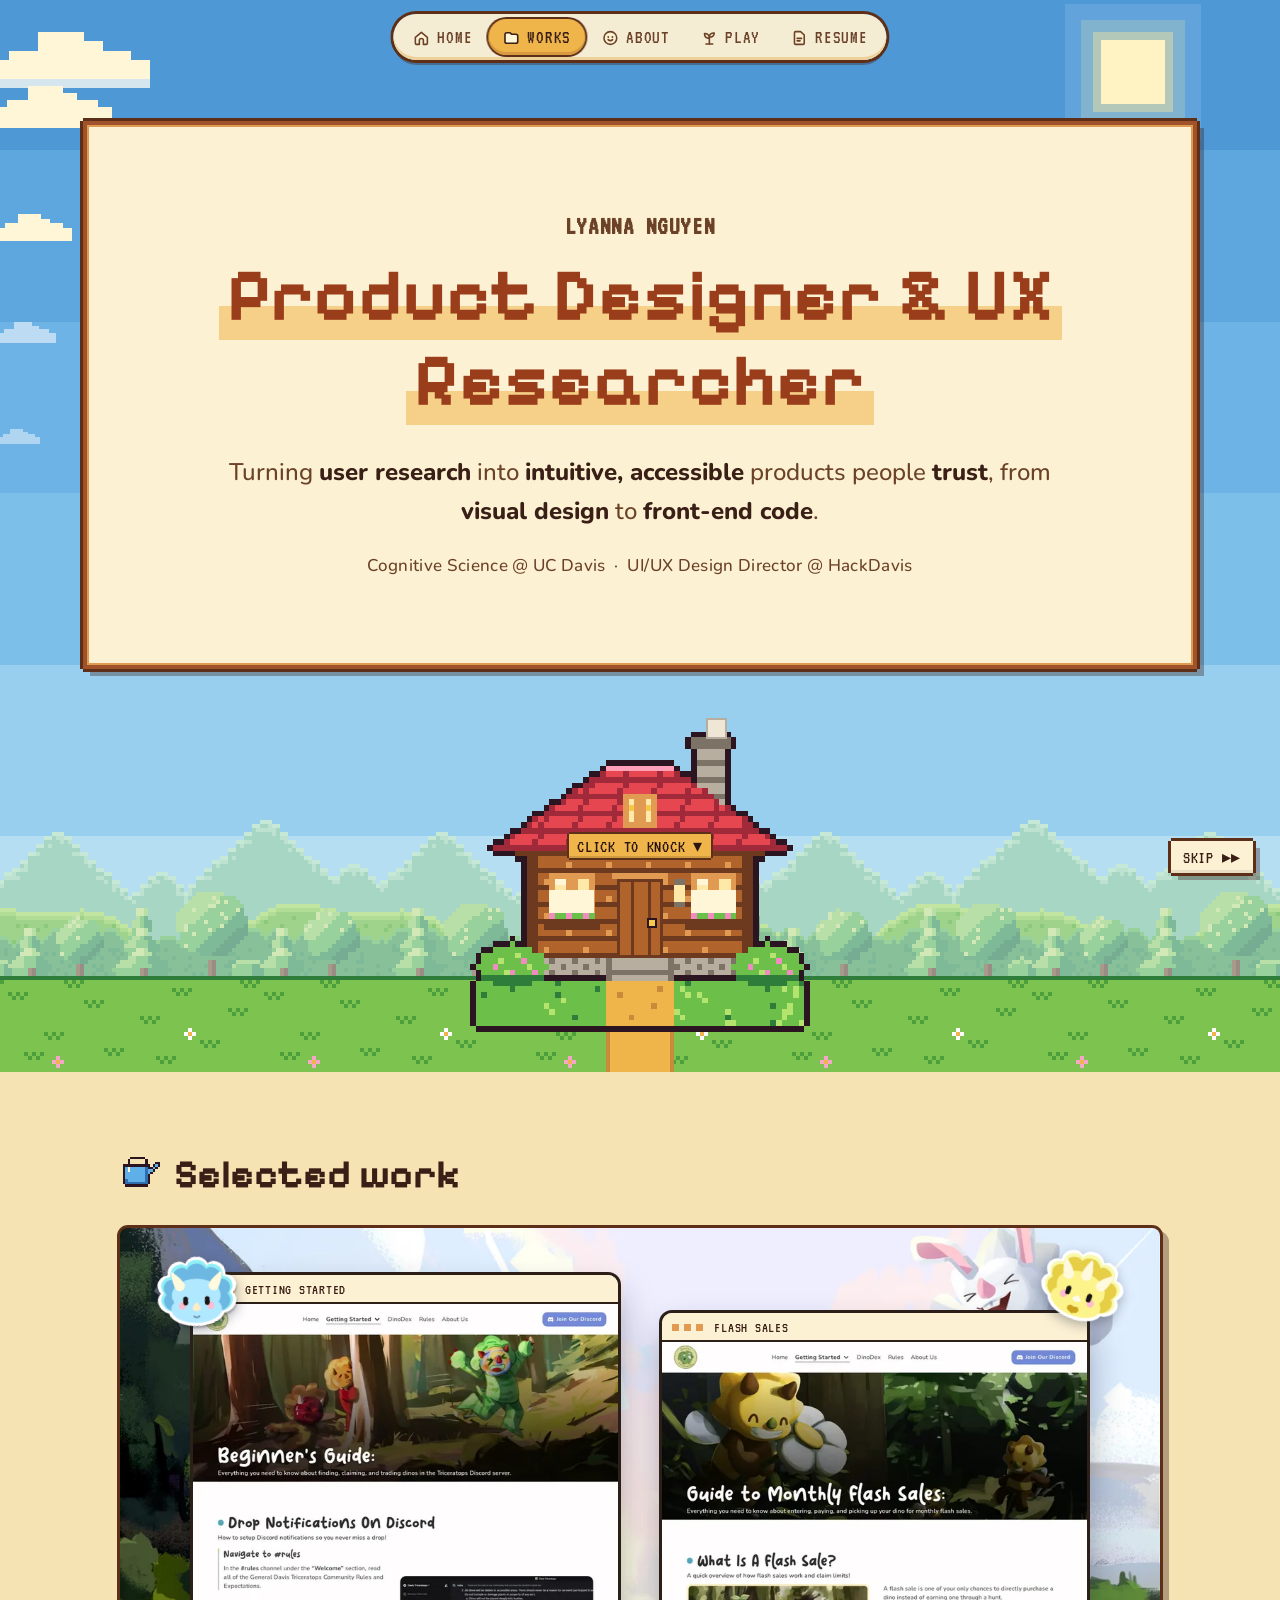
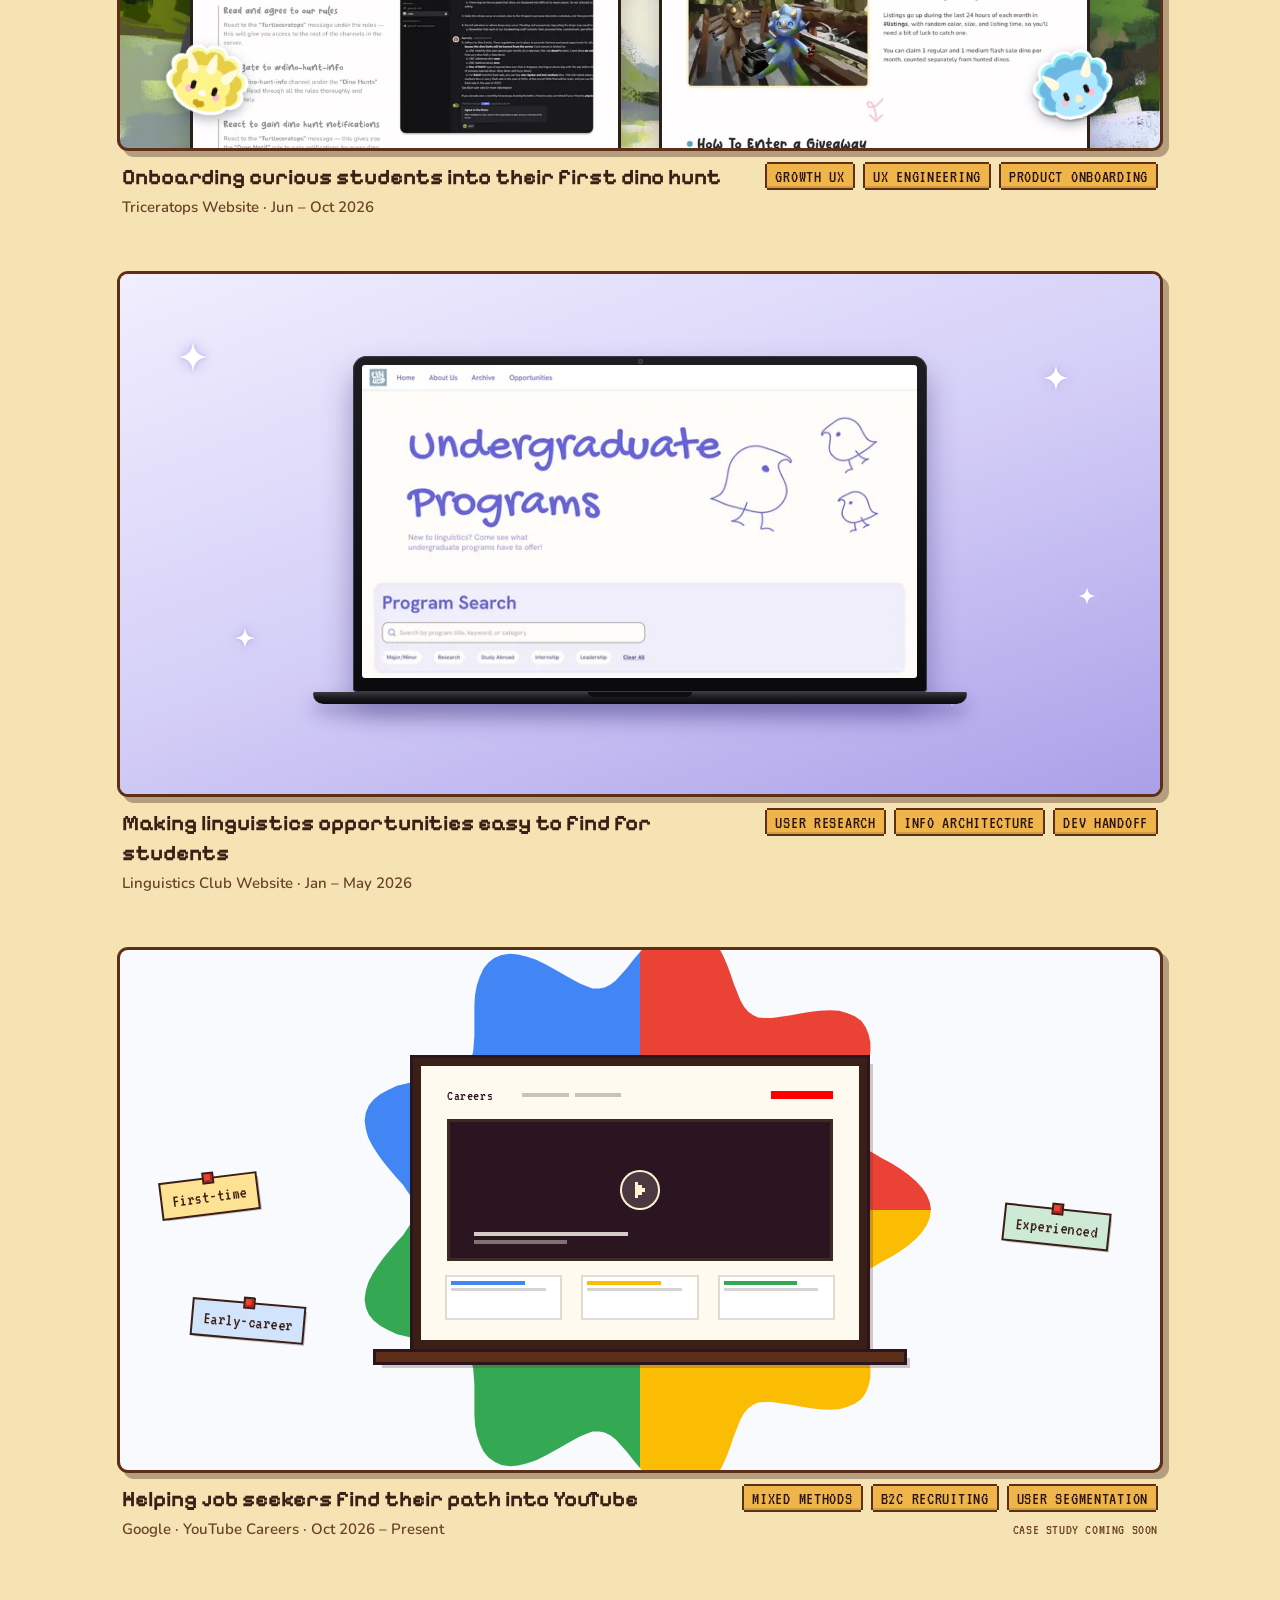
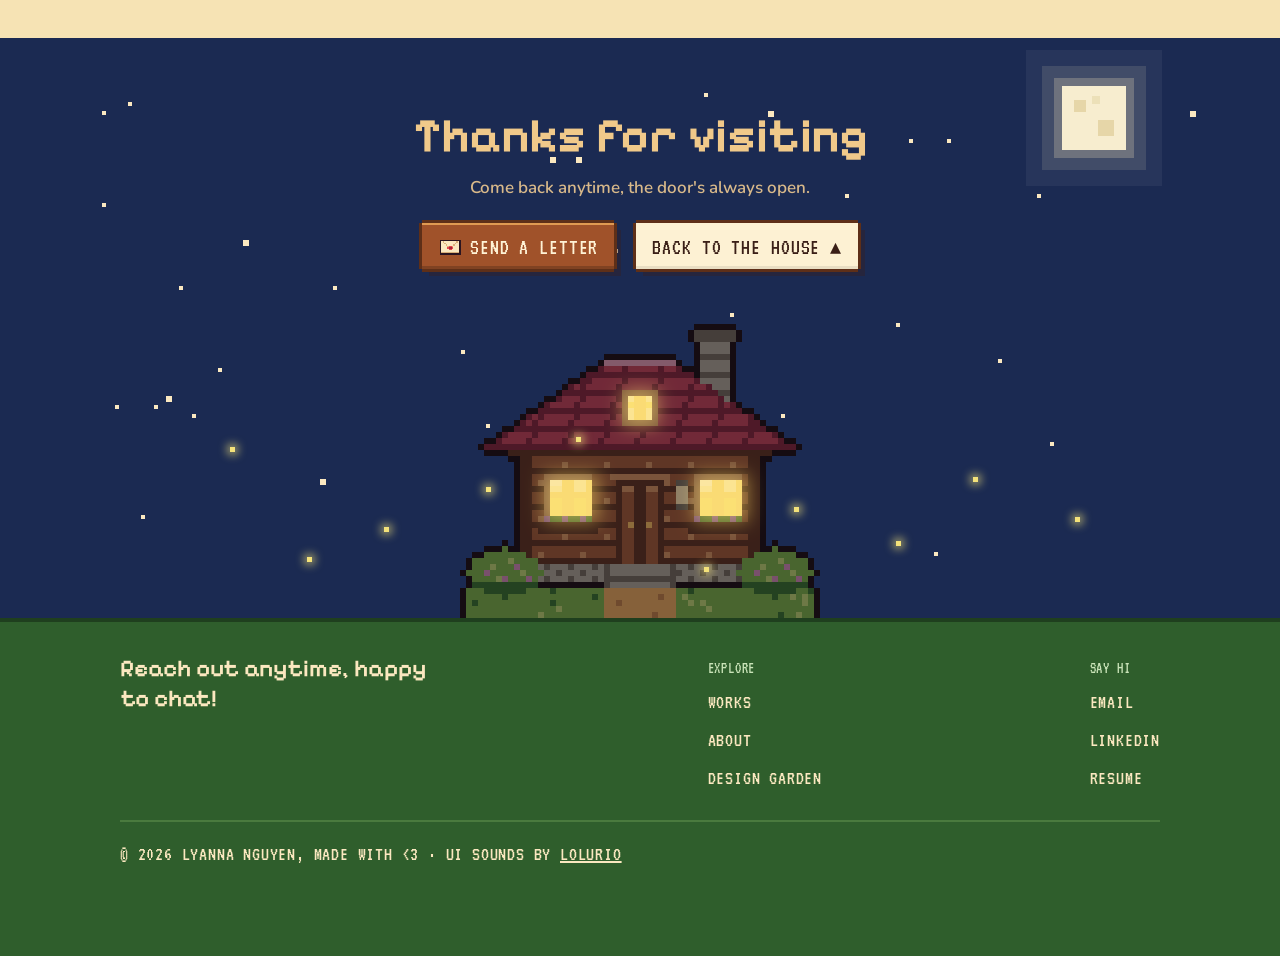
==== commit 94aecf6b: "Slow the opening animation back to about 3 seconds Still shown only on a first visit.  Co-Authored-B" ====
--- a/index.html
+++ b/index.html
@@ -19,10 +19,10 @@
       <div class="ldr-scene" style="position: absolute; left: 50%; top: 50%; width: 260px; height: 260px; margin: -150px 0 0 -130px;">
         <span class="ldr-seed" style="position: absolute; left: 124px; top: 0; width: 12px; height: 14px; background: #8a5a35; box-shadow: 0 0 0 3px #5e2f18, inset -3px -3px 0 #6e3a1f; border-radius: 40%;"></span>
         <span class="ldr-can" style="position: absolute; left: 150px; top: 64px; width: 72px; height: 72px; transform-origin: 20% 80%;"><img class="px" src="assets/images/icon-watering-can.svg" alt="" width="72" height="72" style="display: block; width: 72px; height: 72px; transform: scaleX(-1);"></span>
-        <span class="ldr-drop" style="left: 152px; animation-delay: 0.99s;"></span>
-        <span class="ldr-drop" style="left: 140px; animation-delay: 1.07s;"></span>
-        <span class="ldr-drop" style="left: 160px; animation-delay: 1.15s;"></span>
-        <span class="ldr-drop" style="left: 146px; animation-delay: 1.23s;"></span>
+        <span class="ldr-drop" style="left: 152px; animation-delay: 1.54s;"></span>
+        <span class="ldr-drop" style="left: 140px; animation-delay: 1.66s;"></span>
+        <span class="ldr-drop" style="left: 160px; animation-delay: 1.79s;"></span>
+        <span class="ldr-drop" style="left: 146px; animation-delay: 1.92s;"></span>
         <span class="ldr-sprout" style="position: absolute; left: 106px; top: 128px; width: 48px; height: 48px; transform-origin: 50% 100%;"><img class="px" src="assets/images/icon-sprout.svg" alt="" width="48" height="48" style="display: block; width: 48px; height: 48px;"></span>
         <span class="ldr-bloom" style="position: absolute; left: 118px; top: 112px; width: 24px; height: 24px;"><img class="px" src="assets/images/icon-heart.svg" alt="" width="24" height="24" style="display: block; width: 24px; height: 24px;"></span>
         <div style="position: absolute; left: 50px; top: 170px; width: 160px; height: 26px; background: #8a5a35; box-shadow: 0 0 0 3px #5e2f18, inset 0 4px 0 #a8743f; border-radius: 50% 50% 8px 8px / 100% 100% 8px 8px;"></div>
--- a/css/site.css
+++ b/css/site.css
@@ -472,11 +472,11 @@
 .sitenav .nav-cur.squish::before{animation:navSquash .45s cubic-bezier(.3,1.2,.5,1)}
 @media (prefers-reduced-motion:reduce){.sitenav .nav-cur.moving{transition:none!important}.sitenav .nav-cur.squish::before{animation:none}}
 
-/* Shorter opening animation (~1.9s, first visit only) */
-.ldr-seed,.ldr-can,.ldr-sprout,.ldr-bloom,.ldr-scene{animation-duration:1.9s!important}
-.ldr-bg{animation-duration:1.9s!important}
-.ldr-bar{animation-duration:1.6s!important}
-.ldr-drop{animation-duration:.26s!important}
+/* Opening animation (~3s, first visit only) */
+.ldr-seed,.ldr-can,.ldr-sprout,.ldr-bloom,.ldr-scene{animation-duration:3s!important}
+.ldr-bg{animation-duration:3s!important}
+.ldr-bar{animation-duration:2.5s!important}
+.ldr-drop{animation-duration:.38s!important}
 
 /* Self-hosted pixel fonts (preloaded in each page's head) */
 @font-face{font-family:"Pixelify Sans";font-style:normal;font-weight:400 700;font-display:swap;src:url(../assets/fonts/pixelify-sans-latin.woff2) format("woff2")}
